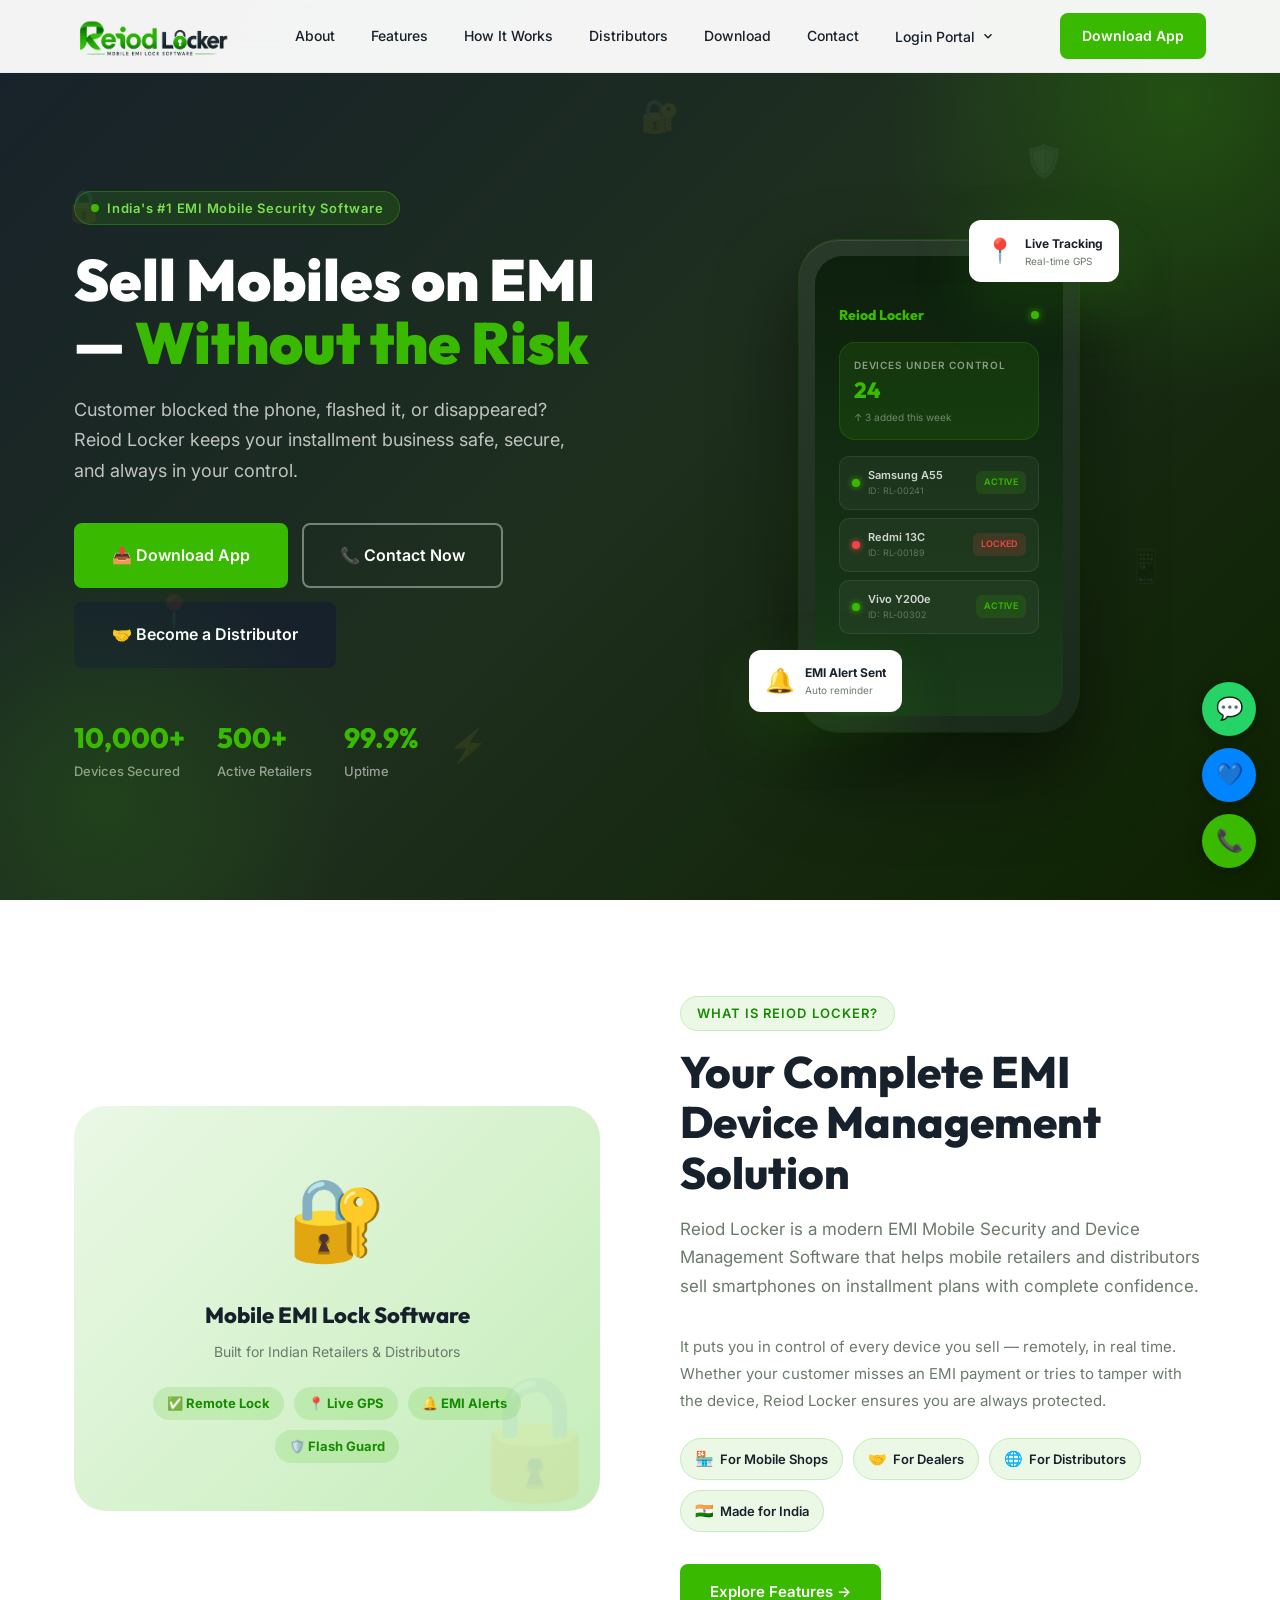
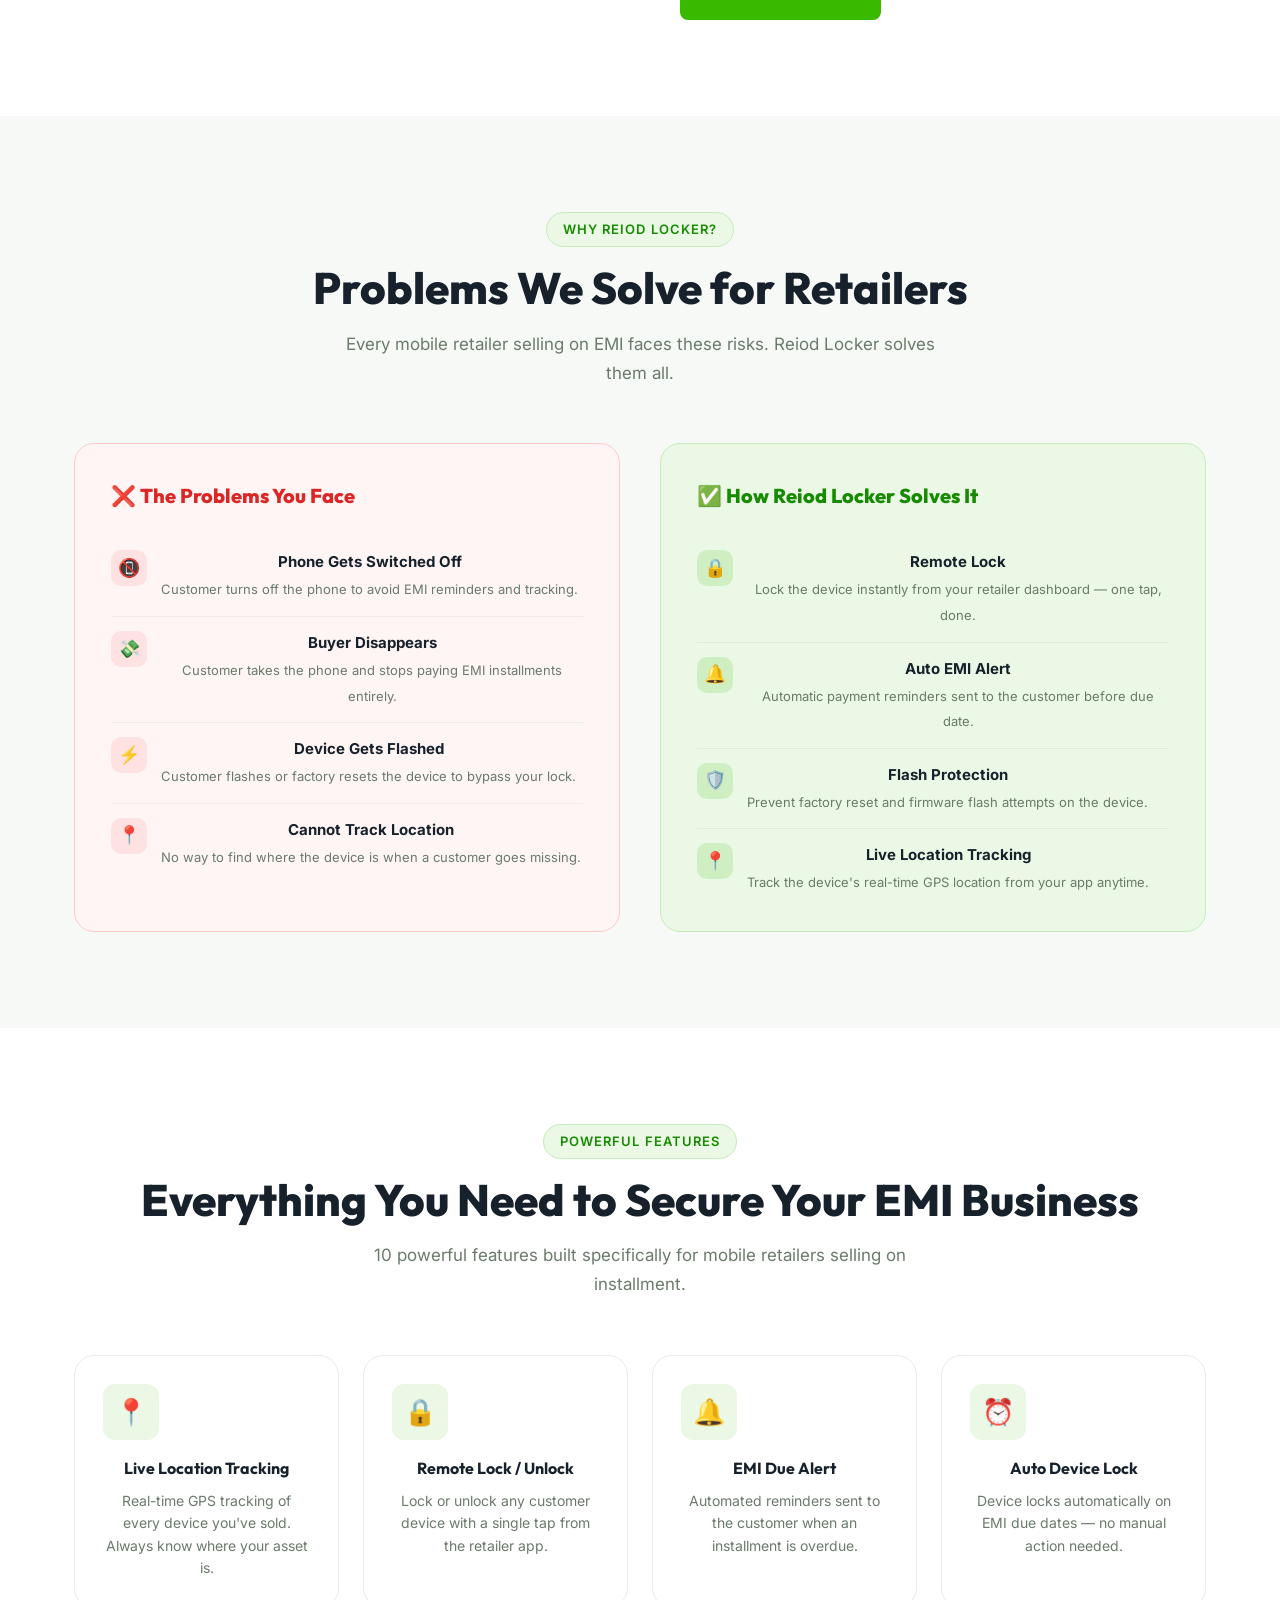
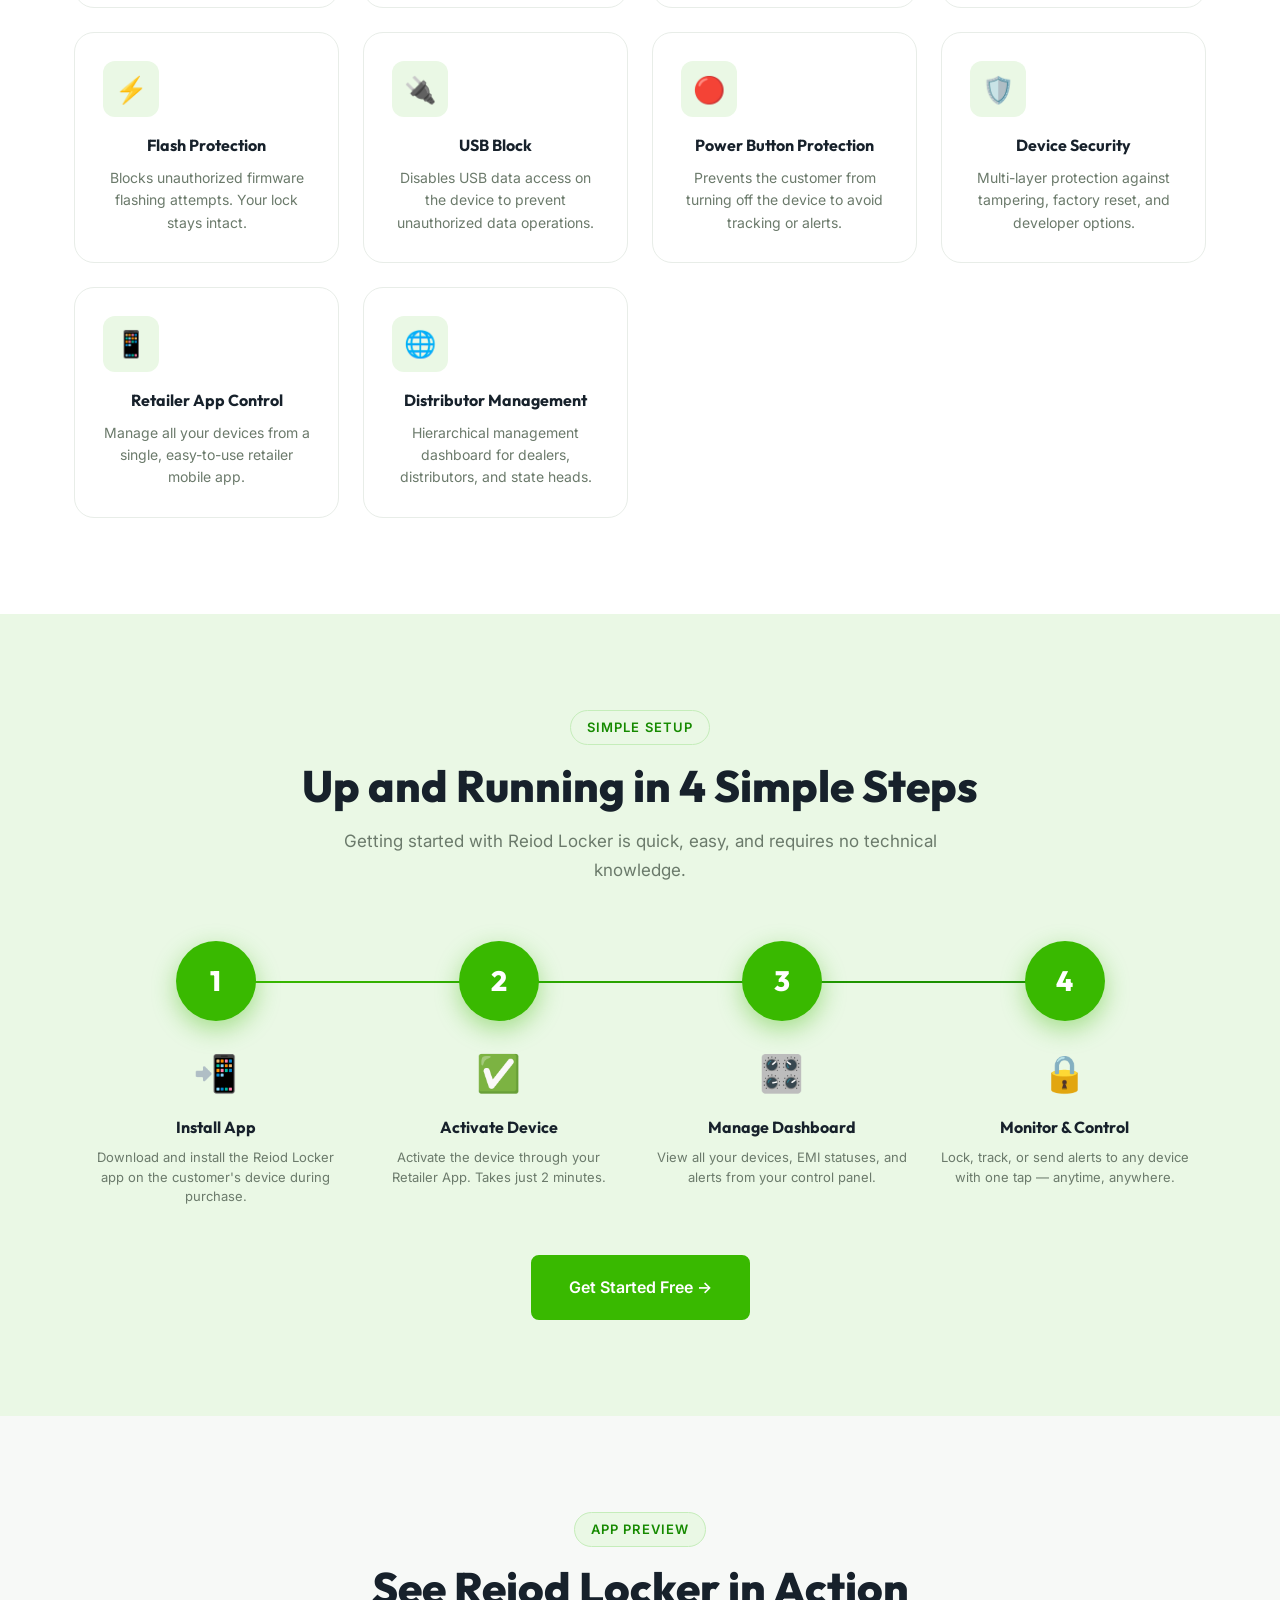
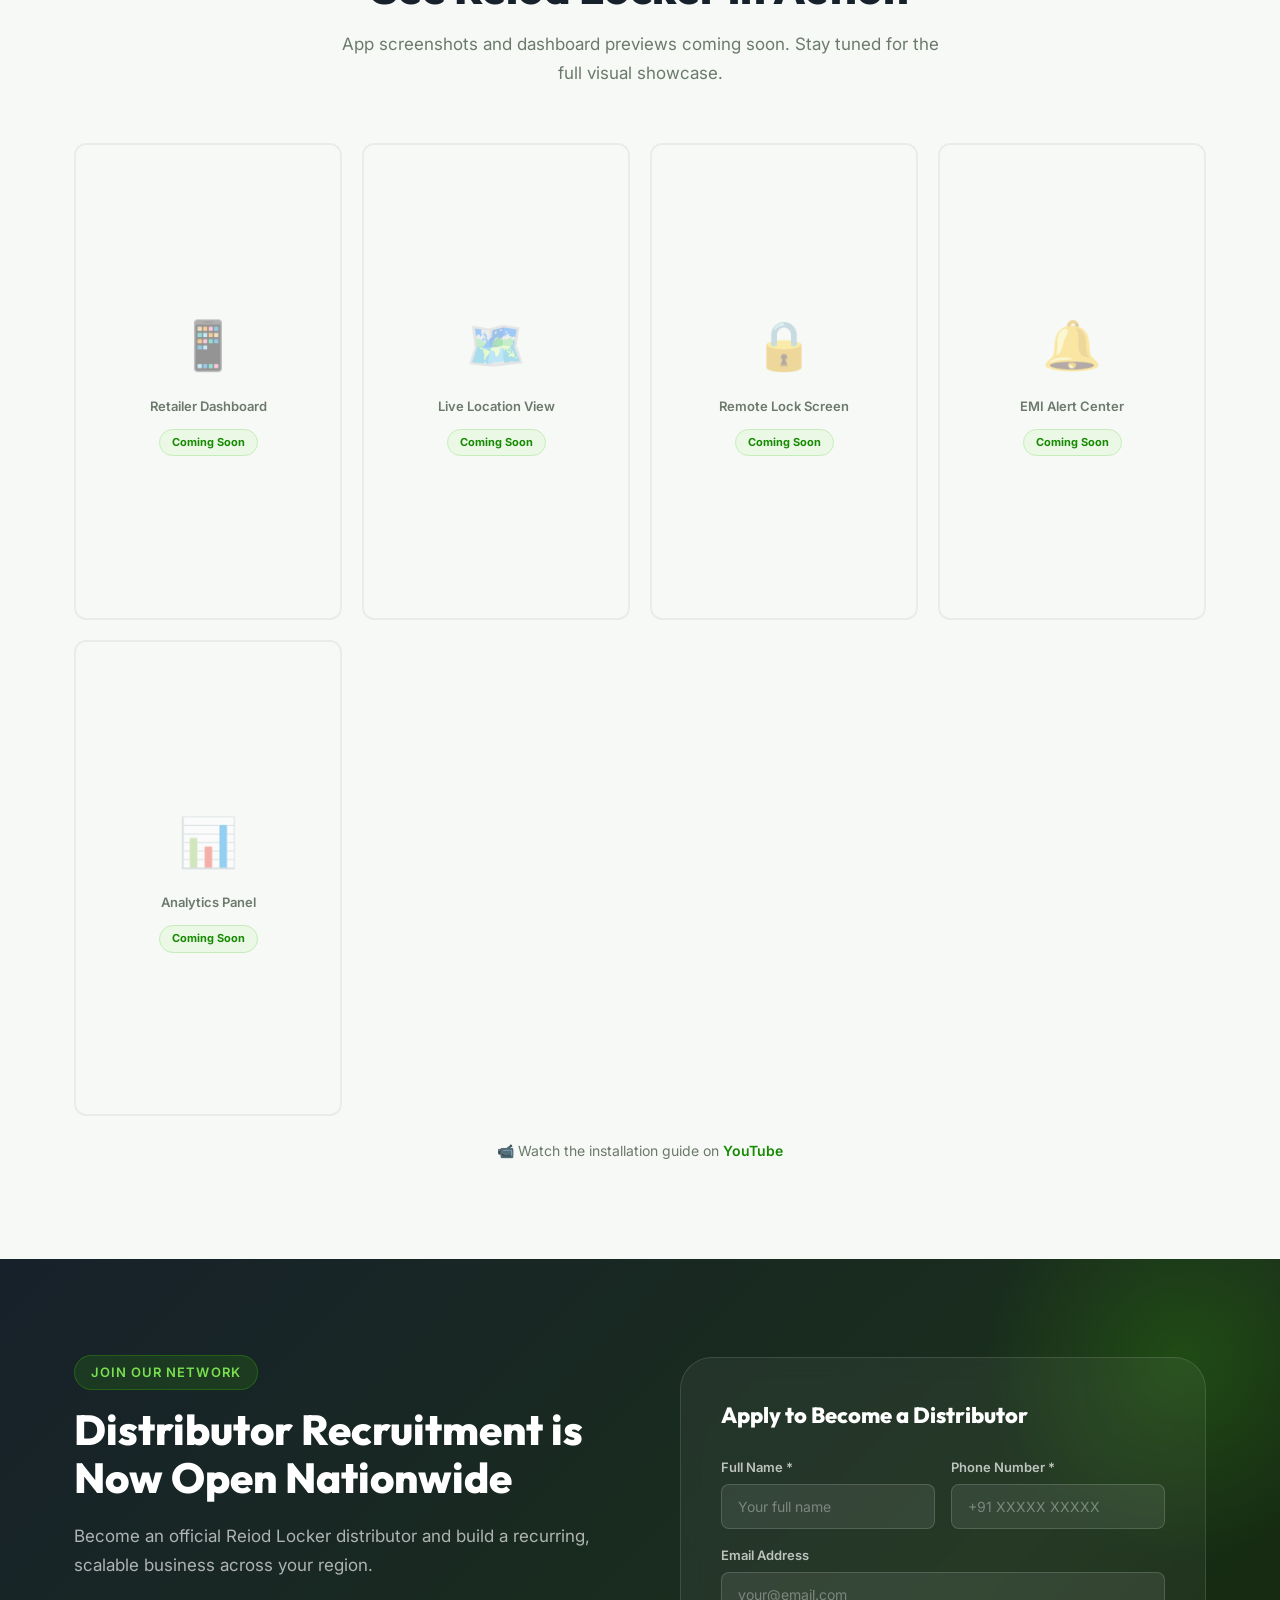
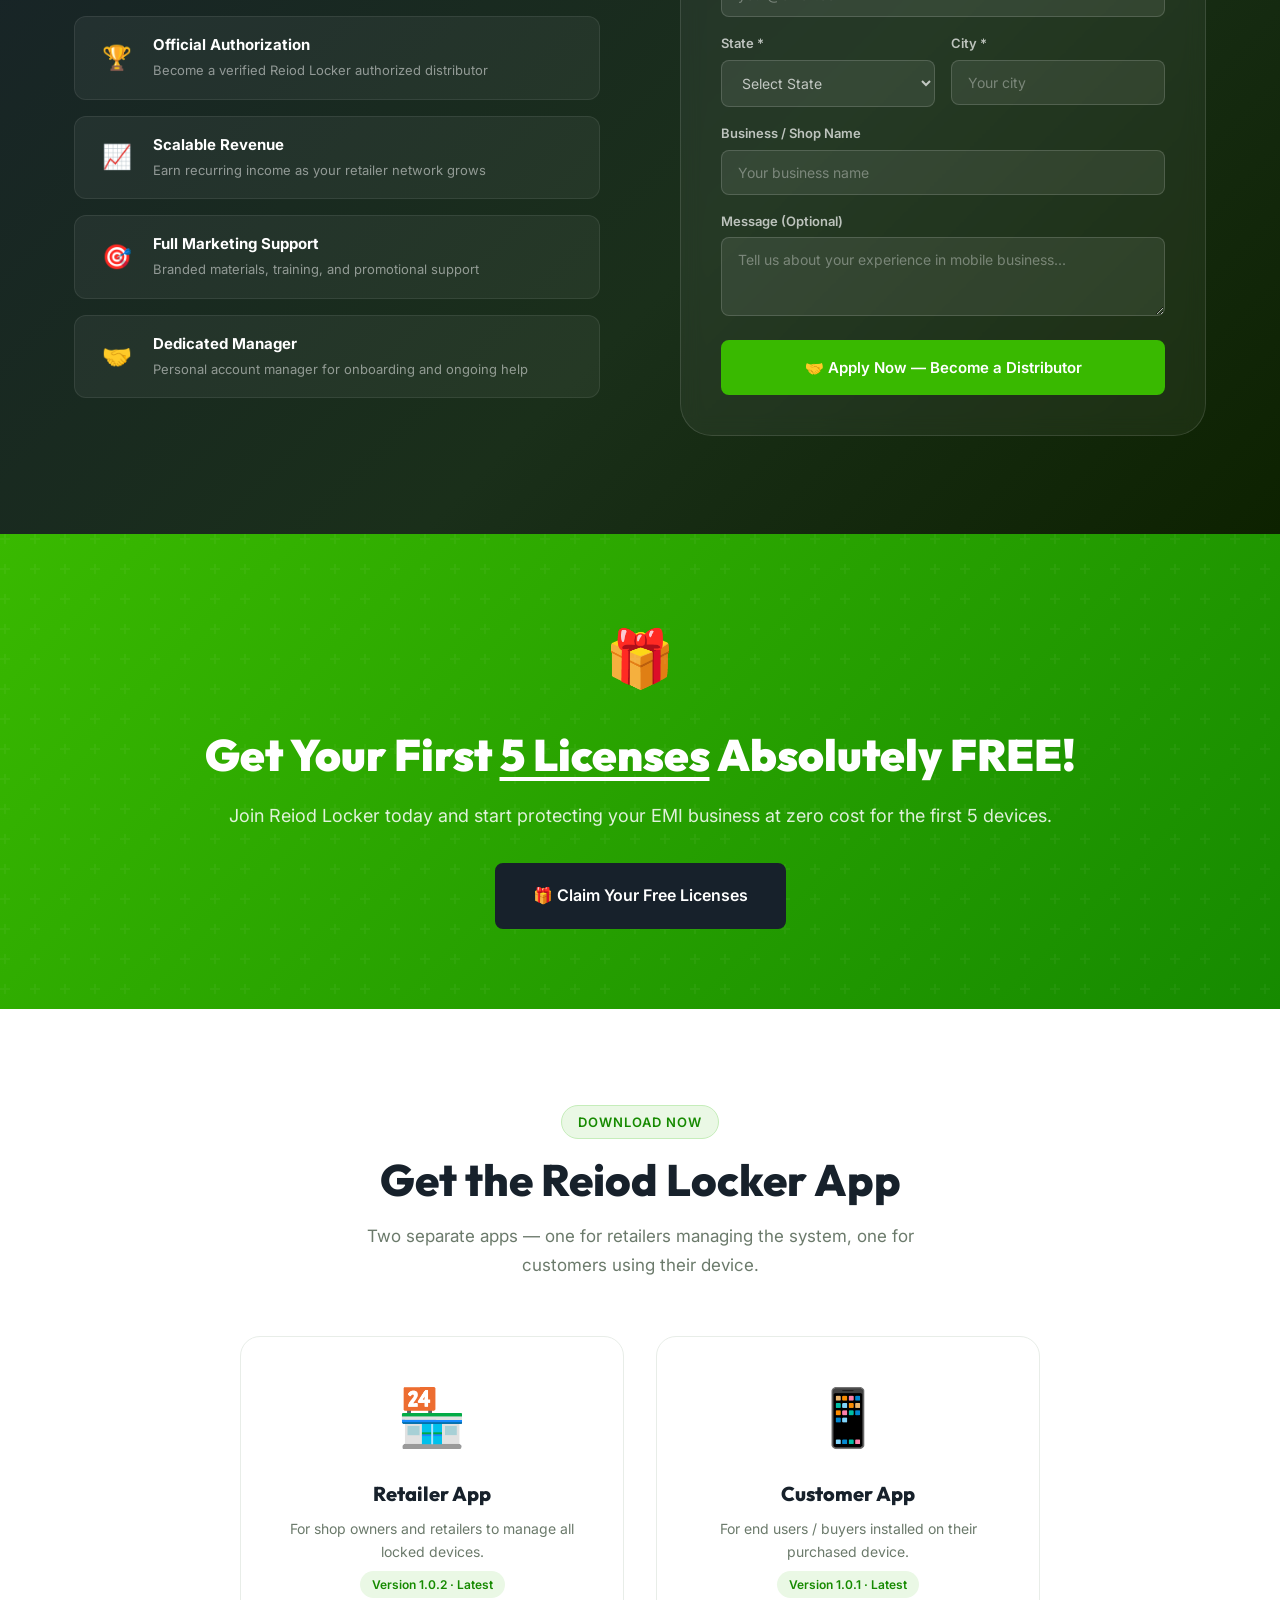
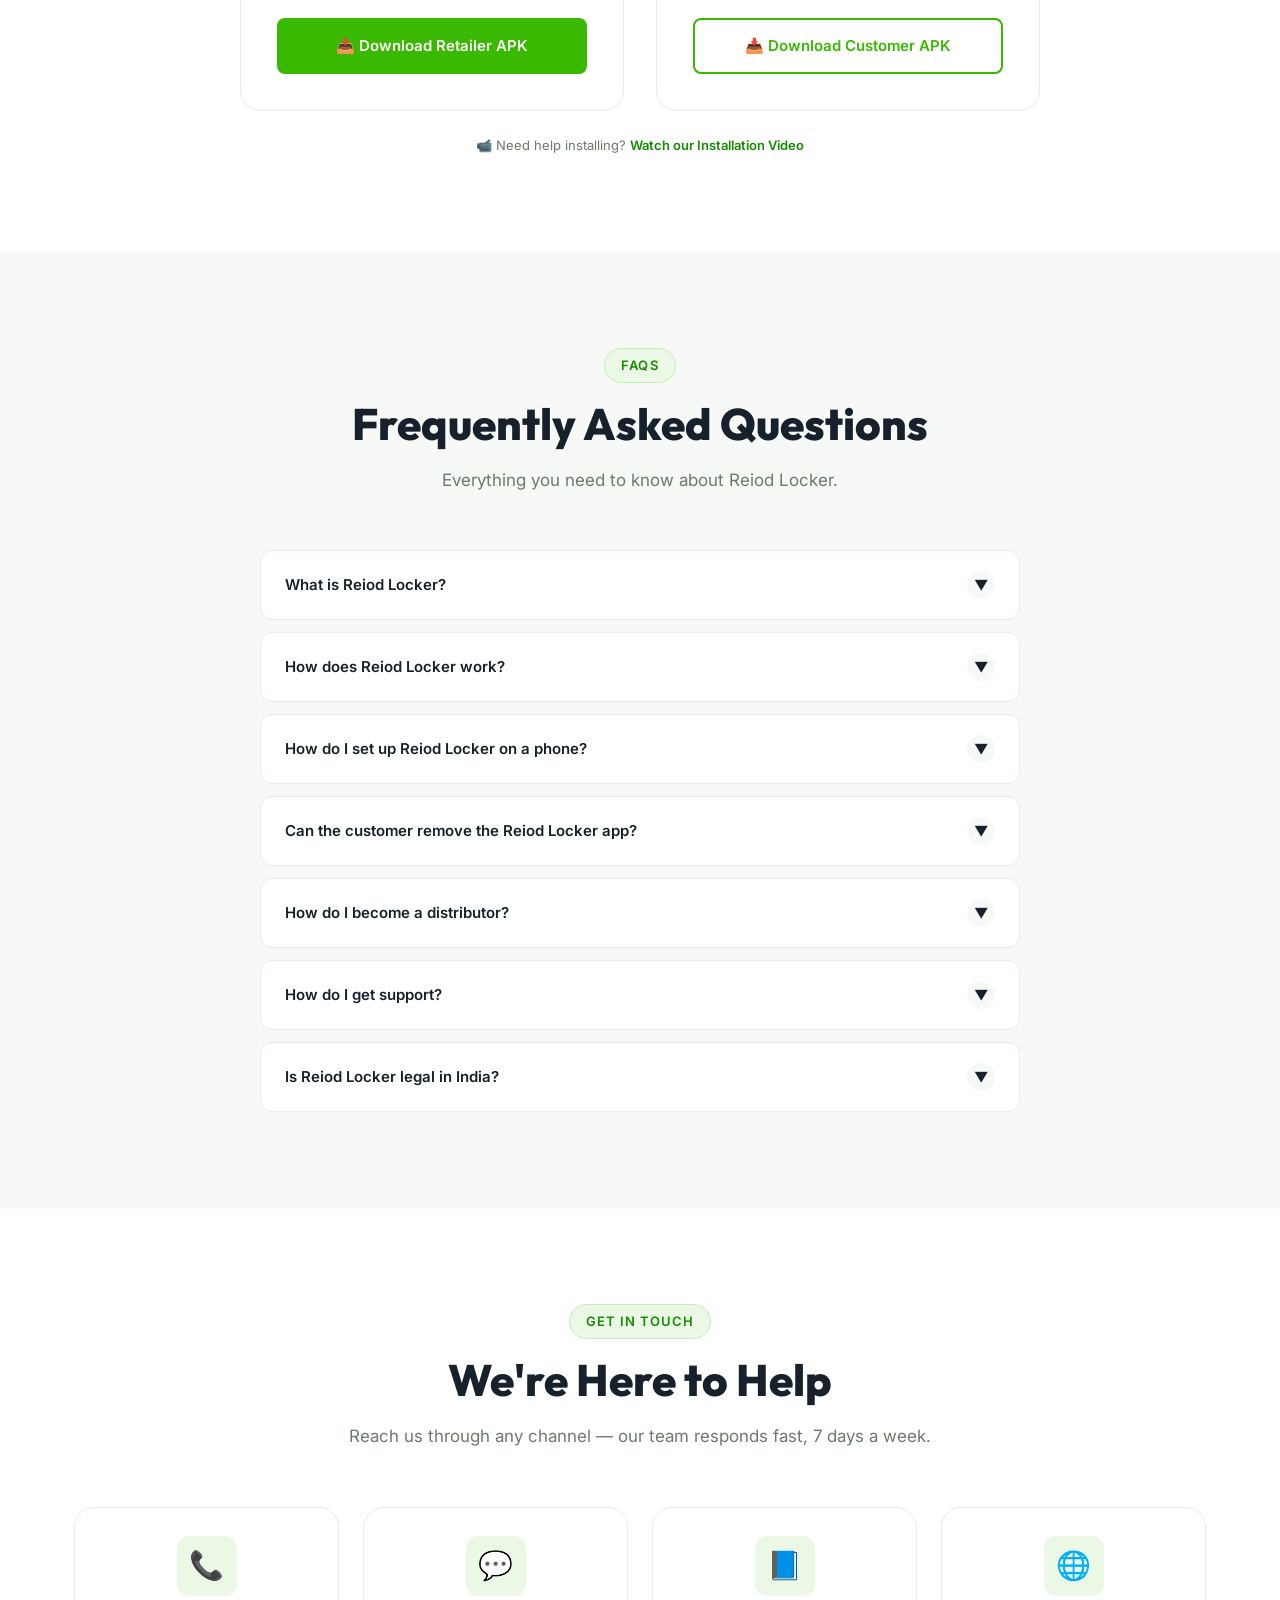
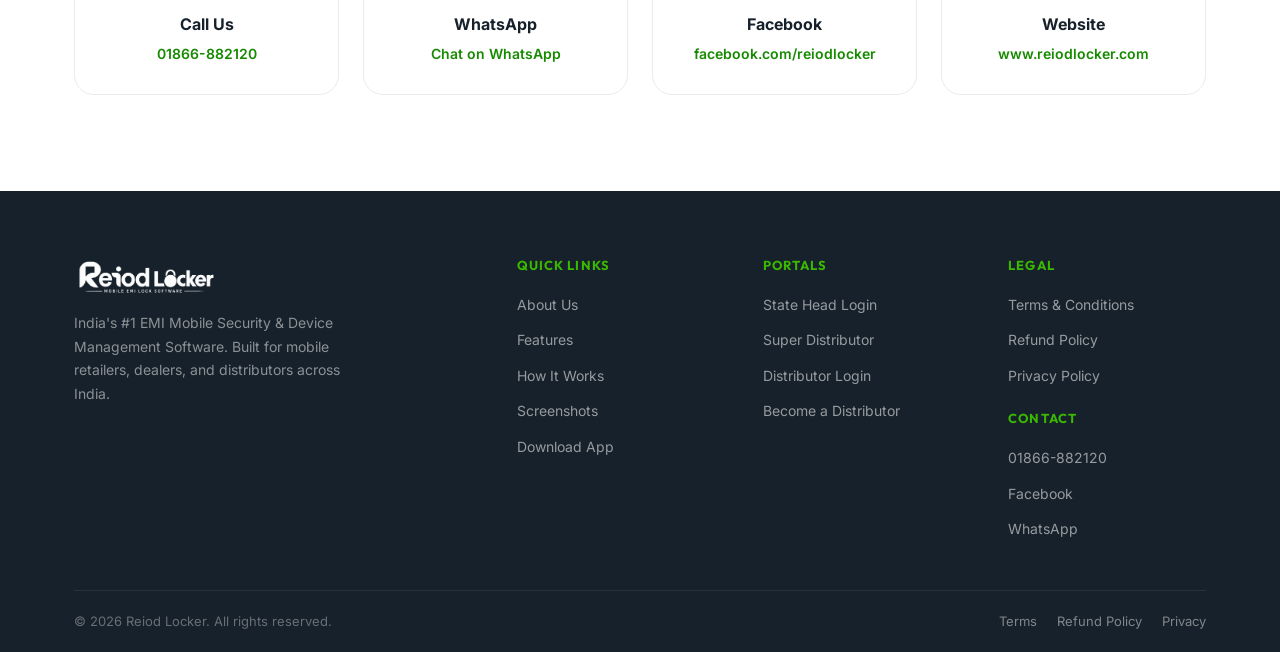
==== index.html @ 3d0278e3 "🚀 Initial commit — Reiod Locker website (index, terms, refund, privacy, robots.txt, CSS, JS)" ====
<!DOCTYPE html>
<html lang="en">
<head>
  <meta charset="UTF-8" />
  <meta name="viewport" content="width=device-width, initial-scale=1.0" />
  <title>Reiod Locker — Mobile EMI Lock Software | Secure Your Installment Business</title>
  <meta name="description" content="Reiod Locker is India's #1 EMI Mobile Security & Device Management Software for mobile retailers and distributors. Remote lock, live location, auto EMI alerts and more." />
  <meta name="keywords" content="EMI mobile lock software, mobile locker app, installment mobile security, device management, remote lock, reiod locker" />
  <meta name="author" content="Reiod Locker" />
  <meta property="og:title" content="Reiod Locker — Mobile EMI Lock Software" />
  <meta property="og:description" content="Sell mobiles on EMI without the risk. Reiod Locker keeps your installment business safe with remote lock, live tracking & auto alerts." />
  <meta property="og:url" content="https://www.reiodlocker.com" />
  <meta property="og:type" content="website" />
  <meta name="robots" content="index, follow" />
  <link rel="canonical" href="https://www.reiodlocker.com/" />
  <link rel="icon" type="image/png" href="assets/logo.png" />
  <link rel="stylesheet" href="css/style.css" />
</head>
<body>

<!-- ============================================================
     NAVBAR
     ============================================================ -->
<nav class="navbar" role="navigation" aria-label="Main navigation">
  <div class="container">
    <div class="navbar-inner">
      <a href="#" class="navbar-logo" aria-label="Reiod Locker Home">
        <img src="assets/logo.png" alt="Reiod Locker Logo" />
      </a>
      <ul class="navbar-nav" role="list">
        <li><a href="#about">About</a></li>
        <li><a href="#features">Features</a></li>
        <li><a href="#how-it-works">How It Works</a></li>
        <li><a href="#distributor">Distributors</a></li>
        <li><a href="#download">Download</a></li>
        <li><a href="#contact">Contact</a></li>
        <li>
          <div class="dropdown">
            <button class="dropdown-toggle" aria-haspopup="true" aria-expanded="false" id="login-btn">
              Login Portal
              <svg width="14" height="14" viewBox="0 0 24 24" fill="none" stroke="currentColor" stroke-width="2.5"><polyline points="6 9 12 15 18 9"/></svg>
            </button>
            <div class="dropdown-menu" role="menu" aria-labelledby="login-btn">
              <a href="https://app.reiodlocker.com/state-head/login" target="_blank" rel="noopener" role="menuitem">
                <span class="dm-icon">🏛️</span>
                <span>State Head Login</span>
              </a>
              <a href="https://app.reiodlocker.com/super-distributor/login" target="_blank" rel="noopener" role="menuitem">
                <span class="dm-icon">🌐</span>
                <span>Super Distributor</span>
              </a>
              <a href="https://app.reiodlocker.com/distributor/login" target="_blank" rel="noopener" role="menuitem">
                <span class="dm-icon">🤝</span>
                <span>Distributor Login</span>
              </a>
            </div>
          </div>
        </li>
      </ul>
      <div class="navbar-actions">
        <a href="#download" class="btn btn-primary btn-sm">Download App</a>
        <button class="hamburger" aria-label="Open menu" aria-expanded="false">
          <span></span><span></span><span></span>
        </button>
      </div>
    </div>
    <!-- Mobile Menu -->
    <nav class="mobile-menu" aria-label="Mobile navigation">
      <a href="#about">About</a>
      <a href="#features">Features</a>
      <a href="#how-it-works">How It Works</a>
      <a href="#distributor">Distributors</a>
      <a href="#download">Download</a>
      <a href="#contact">Contact</a>
      <div class="mm-divider"></div>
      <div class="mm-label">Login Portals</div>
      <a href="https://app.reiodlocker.com/state-head/login" target="_blank">🏛️ State Head Login</a>
      <a href="https://app.reiodlocker.com/super-distributor/login" target="_blank">🌐 Super Distributor</a>
      <a href="https://app.reiodlocker.com/distributor/login" target="_blank">🤝 Distributor Login</a>
    </nav>
  </div>
</nav>

<!-- ============================================================
     HERO
     ============================================================ -->
<section class="hero" id="home" aria-label="Hero section">
  <div class="hero-bg-glow"></div>
  <div class="hero-floats" aria-hidden="true">
    <span class="float-icon">🔒</span>
    <span class="float-icon">📍</span>
    <span class="float-icon">🛡️</span>
    <span class="float-icon">📱</span>
    <span class="float-icon">🔐</span>
    <span class="float-icon">⚡</span>
  </div>
  <div class="container">
    <div class="hero-inner">
      <!-- Text -->
      <div class="hero-text">
        <div class="hero-badge">
          <span></span> India's #1 EMI Mobile Security Software
        </div>
        <h1 class="hero-title">
          Sell Mobiles on EMI —
          <span class="highlight">Without the Risk</span>
        </h1>
        <p class="hero-sub">
          Customer blocked the phone, flashed it, or disappeared? Reiod Locker keeps your installment business safe, secure, and always in your control.
        </p>
        <div class="hero-cta">
          <a href="#download" class="btn btn-primary btn-lg" id="hero-download-btn">
            📥 Download App
          </a>
          <a href="#contact" class="btn btn-outline btn-lg" style="color:#fff;border-color:rgba(255,255,255,0.4);" id="hero-contact-btn">
            📞 Contact Now
          </a>
          <a href="#distributor" class="btn btn-dark btn-lg" id="hero-dist-btn">
            🤝 Become a Distributor
          </a>
        </div>
        <div class="hero-stats">
          <div class="stat-item">
            <div class="stat-number">10,000+</div>
            <div class="stat-label">Devices Secured</div>
          </div>
          <div class="stat-item">
            <div class="stat-number">500+</div>
            <div class="stat-label">Active Retailers</div>
          </div>
          <div class="stat-item">
            <div class="stat-number">99.9%</div>
            <div class="stat-label">Uptime</div>
          </div>
        </div>
      </div>
      <!-- Phone Mockup -->
      <div class="hero-visual" aria-hidden="true">
        <div class="phone-mockup-wrap">
          <div class="mockup-glow"></div>
          <div class="phone-mockup">
            <div class="phone-screen">
              <div class="ps-header">
                <div class="ps-logo">Reiod Locker</div>
                <div class="ps-status"></div>
              </div>
              <div class="ps-card">
                <div class="ps-card-label">Devices Under Control</div>
                <div class="ps-card-value">24</div>
                <div class="ps-card-sub">↑ 3 added this week</div>
              </div>
              <div class="ps-devices">
                <div class="ps-device">
                  <div class="ps-device-info">
                    <div class="ps-device-dot active"></div>
                    <div>
                      <div class="ps-device-name">Samsung A55</div>
                      <div class="ps-device-id">ID: RL-00241</div>
                    </div>
                  </div>
                  <div class="ps-lock-btn">ACTIVE</div>
                </div>
                <div class="ps-device">
                  <div class="ps-device-info">
                    <div class="ps-device-dot locked"></div>
                    <div>
                      <div class="ps-device-name">Redmi 13C</div>
                      <div class="ps-device-id">ID: RL-00189</div>
                    </div>
                  </div>
                  <div class="ps-lock-btn" style="color:#ef4444;background:rgba(239,68,68,0.15);">LOCKED</div>
                </div>
                <div class="ps-device">
                  <div class="ps-device-info">
                    <div class="ps-device-dot active"></div>
                    <div>
                      <div class="ps-device-name">Vivo Y200e</div>
                      <div class="ps-device-id">ID: RL-00302</div>
                    </div>
                  </div>
                  <div class="ps-lock-btn">ACTIVE</div>
                </div>
              </div>
            </div>
          </div>
          <!-- Floating badges -->
          <div class="mockup-orbit">
            <div class="mockup-orbit-icon">📍</div>
            <div>
              <div class="mockup-orbit-text">Live Tracking</div>
              <div class="mockup-orbit-sub">Real-time GPS</div>
            </div>
          </div>
          <div class="mockup-orbit2">
            <div class="mockup-orbit-icon">🔔</div>
            <div>
              <div class="mockup-orbit-text">EMI Alert Sent</div>
              <div class="mockup-orbit-sub">Auto reminder</div>
            </div>
          </div>
        </div>
      </div>
    </div>
  </div>
</section>

<!-- ============================================================
     ABOUT
     ============================================================ -->
<section class="section" id="about" aria-labelledby="about-title">
  <div class="container">
    <div class="about-grid">
      <div class="about-visual reveal-left">
        <div class="about-big-icon">🔐</div>
        <div class="about-tagline">Mobile EMI Lock Software</div>
        <div class="about-tagline-sub">Built for Indian Retailers & Distributors</div>
        <div style="margin-top:24px;display:flex;flex-wrap:wrap;gap:10px;justify-content:center;">
          <span style="background:rgba(57,185,0,0.15);color:#168A00;font-size:13px;font-weight:700;padding:6px 14px;border-radius:100px;">✅ Remote Lock</span>
          <span style="background:rgba(57,185,0,0.15);color:#168A00;font-size:13px;font-weight:700;padding:6px 14px;border-radius:100px;">📍 Live GPS</span>
          <span style="background:rgba(57,185,0,0.15);color:#168A00;font-size:13px;font-weight:700;padding:6px 14px;border-radius:100px;">🔔 EMI Alerts</span>
          <span style="background:rgba(57,185,0,0.15);color:#168A00;font-size:13px;font-weight:700;padding:6px 14px;border-radius:100px;">🛡️ Flash Guard</span>
        </div>
      </div>
      <div class="about-content reveal-right">
        <span class="badge">What is Reiod Locker?</span>
        <h2 class="section-title" id="about-title">Your Complete EMI Device Management Solution</h2>
        <p class="section-sub" style="margin-left:0;text-align:left;">
          Reiod Locker is a modern EMI Mobile Security and Device Management Software that helps mobile retailers and distributors sell smartphones on installment plans with complete confidence.
        </p>
        <p style="color:var(--gray-500);font-size:15px;line-height:1.8;margin-bottom:24px;">
          It puts you in control of every device you sell — remotely, in real time. Whether your customer misses an EMI payment or tries to tamper with the device, Reiod Locker ensures you are always protected.
        </p>
        <div class="about-pills">
          <div class="about-pill"><span>🏪</span> For Mobile Shops</div>
          <div class="about-pill"><span>🤝</span> For Dealers</div>
          <div class="about-pill"><span>🌐</span> For Distributors</div>
          <div class="about-pill"><span>🇮🇳</span> Made for India</div>
        </div>
        <div style="margin-top:32px;">
          <a href="#features" class="btn btn-primary" id="about-features-btn">Explore Features →</a>
        </div>
      </div>
    </div>
  </div>
</section>

<!-- ============================================================
     PROBLEM & SOLUTION
     ============================================================ -->
<section class="section section-alt" id="problem-solution" aria-labelledby="ps-title">
  <div class="container text-center">
    <span class="badge">Why Reiod Locker?</span>
    <h2 class="section-title" id="ps-title">Problems We Solve for Retailers</h2>
    <p class="section-sub">Every mobile retailer selling on EMI faces these risks. Reiod Locker solves them all.</p>
    <div class="ps-grid reveal">
      <!-- Problems -->
      <div class="ps-panel problems">
        <div class="ps-panel-title">❌ The Problems You Face</div>
        <div class="ps-item">
          <div class="ps-item-icon">📵</div>
          <div class="ps-item-text">
            <strong>Phone Gets Switched Off</strong>
            <span>Customer turns off the phone to avoid EMI reminders and tracking.</span>
          </div>
        </div>
        <div class="ps-item">
          <div class="ps-item-icon">💸</div>
          <div class="ps-item-text">
            <strong>Buyer Disappears</strong>
            <span>Customer takes the phone and stops paying EMI installments entirely.</span>
          </div>
        </div>
        <div class="ps-item">
          <div class="ps-item-icon">⚡</div>
          <div class="ps-item-text">
            <strong>Device Gets Flashed</strong>
            <span>Customer flashes or factory resets the device to bypass your lock.</span>
          </div>
        </div>
        <div class="ps-item">
          <div class="ps-item-icon">📍</div>
          <div class="ps-item-text">
            <strong>Cannot Track Location</strong>
            <span>No way to find where the device is when a customer goes missing.</span>
          </div>
        </div>
      </div>
      <!-- Solutions -->
      <div class="ps-panel solutions">
        <div class="ps-panel-title">✅ How Reiod Locker Solves It</div>
        <div class="ps-item">
          <div class="ps-item-icon">🔒</div>
          <div class="ps-item-text">
            <strong>Remote Lock</strong>
            <span>Lock the device instantly from your retailer dashboard — one tap, done.</span>
          </div>
        </div>
        <div class="ps-item">
          <div class="ps-item-icon">🔔</div>
          <div class="ps-item-text">
            <strong>Auto EMI Alert</strong>
            <span>Automatic payment reminders sent to the customer before due date.</span>
          </div>
        </div>
        <div class="ps-item">
          <div class="ps-item-icon">🛡️</div>
          <div class="ps-item-text">
            <strong>Flash Protection</strong>
            <span>Prevent factory reset and firmware flash attempts on the device.</span>
          </div>
        </div>
        <div class="ps-item">
          <div class="ps-item-icon">📍</div>
          <div class="ps-item-text">
            <strong>Live Location Tracking</strong>
            <span>Track the device's real-time GPS location from your app anytime.</span>
          </div>
        </div>
      </div>
    </div>
  </div>
</section>

<!-- ============================================================
     FEATURES
     ============================================================ -->
<section class="section" id="features" aria-labelledby="features-title">
  <div class="container text-center">
    <span class="badge">Powerful Features</span>
    <h2 class="section-title" id="features-title">Everything You Need to Secure Your EMI Business</h2>
    <p class="section-sub">10 powerful features built specifically for mobile retailers selling on installment.</p>
    <div class="features-grid stagger-parent">
      <div class="feature-card stagger-child reveal">
        <div class="fc-icon">📍</div>
        <div class="fc-title">Live Location Tracking</div>
        <div class="fc-desc">Real-time GPS tracking of every device you've sold. Always know where your asset is.</div>
      </div>
      <div class="feature-card stagger-child reveal">
        <div class="fc-icon">🔒</div>
        <div class="fc-title">Remote Lock / Unlock</div>
        <div class="fc-desc">Lock or unlock any customer device with a single tap from the retailer app.</div>
      </div>
      <div class="feature-card stagger-child reveal">
        <div class="fc-icon">🔔</div>
        <div class="fc-title">EMI Due Alert</div>
        <div class="fc-desc">Automated reminders sent to the customer when an installment is overdue.</div>
      </div>
      <div class="feature-card stagger-child reveal">
        <div class="fc-icon">⏰</div>
        <div class="fc-title">Auto Device Lock</div>
        <div class="fc-desc">Device locks automatically on EMI due dates — no manual action needed.</div>
      </div>
      <div class="feature-card stagger-child reveal">
        <div class="fc-icon">⚡</div>
        <div class="fc-title">Flash Protection</div>
        <div class="fc-desc">Blocks unauthorized firmware flashing attempts. Your lock stays intact.</div>
      </div>
      <div class="feature-card stagger-child reveal">
        <div class="fc-icon">🔌</div>
        <div class="fc-title">USB Block</div>
        <div class="fc-desc">Disables USB data access on the device to prevent unauthorized data operations.</div>
      </div>
      <div class="feature-card stagger-child reveal">
        <div class="fc-icon">🔴</div>
        <div class="fc-title">Power Button Protection</div>
        <div class="fc-desc">Prevents the customer from turning off the device to avoid tracking or alerts.</div>
      </div>
      <div class="feature-card stagger-child reveal">
        <div class="fc-icon">🛡️</div>
        <div class="fc-title">Device Security</div>
        <div class="fc-desc">Multi-layer protection against tampering, factory reset, and developer options.</div>
      </div>
      <div class="feature-card stagger-child reveal">
        <div class="fc-icon">📱</div>
        <div class="fc-title">Retailer App Control</div>
        <div class="fc-desc">Manage all your devices from a single, easy-to-use retailer mobile app.</div>
      </div>
      <div class="feature-card stagger-child reveal">
        <div class="fc-icon">🌐</div>
        <div class="fc-title">Distributor Management</div>
        <div class="fc-desc">Hierarchical management dashboard for dealers, distributors, and state heads.</div>
      </div>
    </div>
  </div>
</section>

<!-- ============================================================
     HOW IT WORKS
     ============================================================ -->
<section class="section section-green" id="how-it-works" aria-labelledby="hiw-title">
  <div class="container text-center">
    <span class="badge">Simple Setup</span>
    <h2 class="section-title" id="hiw-title">Up and Running in 4 Simple Steps</h2>
    <p class="section-sub">Getting started with Reiod Locker is quick, easy, and requires no technical knowledge.</p>
    <div class="steps-wrap reveal">
      <div class="step-item">
        <div class="step-num">1</div>
        <div class="step-icon">📲</div>
        <div class="step-title">Install App</div>
        <div class="step-desc">Download and install the Reiod Locker app on the customer's device during purchase.</div>
      </div>
      <div class="step-item">
        <div class="step-num">2</div>
        <div class="step-icon">✅</div>
        <div class="step-title">Activate Device</div>
        <div class="step-desc">Activate the device through your Retailer App. Takes just 2 minutes.</div>
      </div>
      <div class="step-item">
        <div class="step-num">3</div>
        <div class="step-icon">🎛️</div>
        <div class="step-title">Manage Dashboard</div>
        <div class="step-desc">View all your devices, EMI statuses, and alerts from your control panel.</div>
      </div>
      <div class="step-item">
        <div class="step-num">4</div>
        <div class="step-icon">🔒</div>
        <div class="step-title">Monitor & Control</div>
        <div class="step-desc">Lock, track, or send alerts to any device with one tap — anytime, anywhere.</div>
      </div>
    </div>
    <div style="margin-top:48px;">
      <a href="#download" class="btn btn-primary btn-lg" id="hiw-download-btn">Get Started Free →</a>
    </div>
  </div>
</section>

<!-- ============================================================
     SCREENSHOTS GALLERY
     ============================================================ -->
<section class="section section-alt" id="screenshots" aria-labelledby="gallery-title">
  <div class="container text-center">
    <span class="badge">App Preview</span>
    <h2 class="section-title" id="gallery-title">See Reiod Locker in Action</h2>
    <p class="section-sub">App screenshots and dashboard previews coming soon. Stay tuned for the full visual showcase.</p>
    <div class="gallery-grid reveal">
      <div class="gallery-item">
        <div class="gallery-placeholder-icon">📱</div>
        <div class="gallery-placeholder-text">Retailer Dashboard</div>
        <span class="gallery-coming">Coming Soon</span>
      </div>
      <div class="gallery-item">
        <div class="gallery-placeholder-icon">🗺️</div>
        <div class="gallery-placeholder-text">Live Location View</div>
        <span class="gallery-coming">Coming Soon</span>
      </div>
      <div class="gallery-item">
        <div class="gallery-placeholder-icon">🔒</div>
        <div class="gallery-placeholder-text">Remote Lock Screen</div>
        <span class="gallery-coming">Coming Soon</span>
      </div>
      <div class="gallery-item">
        <div class="gallery-placeholder-icon">🔔</div>
        <div class="gallery-placeholder-text">EMI Alert Center</div>
        <span class="gallery-coming">Coming Soon</span>
      </div>
      <div class="gallery-item">
        <div class="gallery-placeholder-icon">📊</div>
        <div class="gallery-placeholder-text">Analytics Panel</div>
        <span class="gallery-coming">Coming Soon</span>
      </div>
    </div>
    <p style="margin-top:24px;font-size:14px;color:var(--gray-500);">
      📹 Watch the installation guide on
      <a href="#" style="color:var(--primary-dark);font-weight:600;">YouTube</a>
    </p>
  </div>
  <div class="lightbox" role="dialog" aria-label="Image lightbox">
    <span class="lightbox-close" aria-label="Close">×</span>
    <img class="lightbox-img" src="" alt="App screenshot" />
  </div>
</section>

<!-- ============================================================
     DISTRIBUTOR PROGRAM
     ============================================================ -->
<section class="section dist-section" id="distributor" aria-labelledby="dist-title">
  <div class="container">
    <div class="dist-grid">
      <!-- Left -->
      <div class="reveal-left">
        <span class="badge" style="background:rgba(57,185,0,0.15);color:#7ae050;border-color:rgba(57,185,0,0.3);">Join Our Network</span>
        <h2 class="dist-title" id="dist-title">Distributor Recruitment is Now Open Nationwide</h2>
        <p class="dist-sub">Become an official Reiod Locker distributor and build a recurring, scalable business across your region.</p>
        <div class="dist-benefits">
          <div class="dist-benefit">
            <div class="dist-benefit-icon">🏆</div>
            <div class="dist-benefit-text">
              <strong>Official Authorization</strong>
              <span>Become a verified Reiod Locker authorized distributor</span>
            </div>
          </div>
          <div class="dist-benefit">
            <div class="dist-benefit-icon">📈</div>
            <div class="dist-benefit-text">
              <strong>Scalable Revenue</strong>
              <span>Earn recurring income as your retailer network grows</span>
            </div>
          </div>
          <div class="dist-benefit">
            <div class="dist-benefit-icon">🎯</div>
            <div class="dist-benefit-text">
              <strong>Full Marketing Support</strong>
              <span>Branded materials, training, and promotional support</span>
            </div>
          </div>
          <div class="dist-benefit">
            <div class="dist-benefit-icon">🤝</div>
            <div class="dist-benefit-text">
              <strong>Dedicated Manager</strong>
              <span>Personal account manager for onboarding and ongoing help</span>
            </div>
          </div>
        </div>
      </div>
      <!-- Right: Apply Form -->
      <div class="reveal-right">
        <div class="dist-form-wrap">
          <div class="dist-form-title">Apply to Become a Distributor</div>
          <form id="dist-form" novalidate>
            <div class="form-row">
              <div class="form-group">
                <label for="dist-name">Full Name *</label>
                <input type="text" id="dist-name" name="name" placeholder="Your full name" required />
              </div>
              <div class="form-group">
                <label for="dist-phone">Phone Number *</label>
                <input type="tel" id="dist-phone" name="phone" placeholder="+91 XXXXX XXXXX" required />
              </div>
            </div>
            <div class="form-group">
              <label for="dist-email">Email Address</label>
              <input type="email" id="dist-email" name="email" placeholder="your@email.com" />
            </div>
            <div class="form-row">
              <div class="form-group">
                <label for="dist-state">State *</label>
                <select id="dist-state" name="state" required>
                  <option value="">Select State</option>
                  <option>Andhra Pradesh</option><option>Assam</option><option>Bihar</option>
                  <option>Chhattisgarh</option><option>Delhi</option><option>Gujarat</option>
                  <option>Haryana</option><option>Himachal Pradesh</option><option>Jharkhand</option>
                  <option>Karnataka</option><option>Kerala</option><option>Madhya Pradesh</option>
                  <option>Maharashtra</option><option>Odisha</option><option>Punjab</option>
                  <option>Rajasthan</option><option>Tamil Nadu</option><option>Telangana</option>
                  <option>Uttar Pradesh</option><option>Uttarakhand</option><option>West Bengal</option>
                  <option>Other</option>
                </select>
              </div>
              <div class="form-group">
                <label for="dist-city">City *</label>
                <input type="text" id="dist-city" name="city" placeholder="Your city" required />
              </div>
            </div>
            <div class="form-group">
              <label for="dist-business">Business / Shop Name</label>
              <input type="text" id="dist-business" name="business" placeholder="Your business name" />
            </div>
            <div class="form-group">
              <label for="dist-message">Message (Optional)</label>
              <textarea id="dist-message" name="message" rows="3" placeholder="Tell us about your experience in mobile business..."></textarea>
            </div>
            <button type="submit" class="btn btn-primary" style="width:100%;justify-content:center;padding:16px;" id="dist-submit-btn">
              🤝 Apply Now — Become a Distributor
            </button>
          </form>
        </div>
      </div>
    </div>
  </div>
</section>

<!-- ============================================================
     WELCOME OFFER
     ============================================================ -->
<section class="offer-section" id="offer" aria-labelledby="offer-title">
  <div class="container">
    <span class="offer-emoji" aria-hidden="true">🎁</span>
    <h2 class="offer-title" id="offer-title">
      Get Your First <span style="text-decoration:underline;text-underline-offset:6px;">5 Licenses</span> Absolutely FREE!
    </h2>
    <p class="offer-sub">Join Reiod Locker today and start protecting your EMI business at zero cost for the first 5 devices.</p>
    <a href="https://wa.me/911866882120?text=Hi%2C%20I%20want%20to%20claim%20my%205%20free%20licenses%20for%20Reiod%20Locker" target="_blank" rel="noopener" class="btn btn-dark btn-lg" id="offer-claim-btn">
      🎁 Claim Your Free Licenses
    </a>
  </div>
</section>

<!-- ============================================================
     DOWNLOAD
     ============================================================ -->
<section class="section" id="download" aria-labelledby="download-title">
  <div class="container text-center">
    <span class="badge">Download Now</span>
    <h2 class="section-title" id="download-title">Get the Reiod Locker App</h2>
    <p class="section-sub">Two separate apps — one for retailers managing the system, one for customers using their device.</p>
    <div class="download-grid reveal">
      <div class="download-card">
        <div class="dc-icon">🏪</div>
        <div class="dc-title">Retailer App</div>
        <div class="dc-desc">For shop owners and retailers to manage all locked devices.</div>
        <div class="dc-version">Version 1.0.2 · Latest</div>
        <a href="https://download.reiodlocker.com/others/1.0.1/retailer.apk" class="btn btn-primary" style="width:100%;justify-content:center;" id="retailer-download-btn">
          📥 Download Retailer APK
        </a>
      </div>
      <div class="download-card">
        <div class="dc-icon">📱</div>
        <div class="dc-title">Customer App</div>
        <div class="dc-desc">For end users / buyers installed on their purchased device.</div>
        <div class="dc-version">Version 1.0.1 · Latest</div>
        <a href="https://download.reiodlocker.com/others/1.0.1/customer.apk" class="btn btn-outline" style="width:100%;justify-content:center;" id="customer-download-btn">
          📥 Download Customer APK
        </a>
      </div>
    </div>
    <p style="margin-top:24px;font-size:13px;color:var(--gray-500);">
      📹 Need help installing?
      <a href="#" style="color:var(--primary-dark);font-weight:600;">Watch our Installation Video</a>
    </p>
  </div>
</section>

<!-- ============================================================
     FAQ
     ============================================================ -->
<section class="section section-alt" id="faq" aria-labelledby="faq-title">
  <div class="container text-center">
    <span class="badge">FAQs</span>
    <h2 class="section-title" id="faq-title">Frequently Asked Questions</h2>
    <p class="section-sub">Everything you need to know about Reiod Locker.</p>
    <div class="faq-list" role="list">
      <div class="faq-item">
        <div class="faq-question" role="button" tabindex="0" aria-expanded="false">
          What is Reiod Locker?
          <span class="faq-arrow">▼</span>
        </div>
        <div class="faq-answer" role="region">
          <p>Reiod Locker is an EMI Mobile Security and Device Management Software designed for mobile retailers and distributors in India. It allows you to remotely lock, track, and manage devices sold on installment plans.</p>
        </div>
      </div>
      <div class="faq-item">
        <div class="faq-question" role="button" tabindex="0" aria-expanded="false">
          How does Reiod Locker work?
          <span class="faq-arrow">▼</span>
        </div>
        <div class="faq-answer" role="region">
          <p>You install the Customer App on the buyer's phone at the time of purchase, activate it via the Retailer App, and then manage all devices remotely through your dashboard. You can lock, track, or send EMI alerts anytime.</p>
        </div>
      </div>
      <div class="faq-item">
        <div class="faq-question" role="button" tabindex="0" aria-expanded="false">
          How do I set up Reiod Locker on a phone?
          <span class="faq-arrow">▼</span>
        </div>
        <div class="faq-answer" role="region">
          <p>Download the Customer APK from our website, install it on the customer's device during purchase, then activate it using your Retailer App. The whole process takes less than 5 minutes. Watch our installation video for step-by-step guidance.</p>
        </div>
      </div>
      <div class="faq-item">
        <div class="faq-question" role="button" tabindex="0" aria-expanded="false">
          Can the customer remove the Reiod Locker app?
          <span class="faq-arrow">▼</span>
        </div>
        <div class="faq-answer" role="region">
          <p>No. Reiod Locker is protected against uninstallation. It uses device admin permissions and flash protection to prevent removal. Even if the customer tries to factory reset the device, the system has safeguards in place.</p>
        </div>
      </div>
      <div class="faq-item">
        <div class="faq-question" role="button" tabindex="0" aria-expanded="false">
          How do I become a distributor?
          <span class="faq-arrow">▼</span>
        </div>
        <div class="faq-answer" role="region">
          <p>Fill out the application form in the Distributor section above. Our team will review your application and contact you within 24–48 hours to discuss onboarding. Distributor recruitment is open across all states in India.</p>
        </div>
      </div>
      <div class="faq-item">
        <div class="faq-question" role="button" tabindex="0" aria-expanded="false">
          How do I get support?
          <span class="faq-arrow">▼</span>
        </div>
        <div class="faq-answer" role="region">
          <p>You can reach us via WhatsApp, phone call, or Facebook Messenger. Our support team is available 7 days a week. Phone: 01866-882120. Facebook: facebook.com/reiodlocker.</p>
        </div>
      </div>
      <div class="faq-item">
        <div class="faq-question" role="button" tabindex="0" aria-expanded="false">
          Is Reiod Locker legal in India?
          <span class="faq-arrow">▼</span>
        </div>
        <div class="faq-answer" role="region">
          <p>Yes. Reiod Locker operates in compliance with Indian laws. The lock system is based on a signed agreement between the retailer and buyer at the time of purchase. Both parties are informed of the device management software before installation. See our Terms & Conditions for full details.</p>
        </div>
      </div>
    </div>
  </div>
</section>

<!-- ============================================================
     CONTACT
     ============================================================ -->
<section class="section" id="contact" aria-labelledby="contact-title">
  <div class="container text-center">
    <span class="badge">Get in Touch</span>
    <h2 class="section-title" id="contact-title">We're Here to Help</h2>
    <p class="section-sub">Reach us through any channel — our team responds fast, 7 days a week.</p>
    <div class="contact-grid reveal">
      <div class="contact-card">
        <div class="contact-card-icon">📞</div>
        <div class="contact-card-title">Call Us</div>
        <div class="contact-card-value">
          <a href="tel:01866882120">01866-882120</a>
        </div>
      </div>
      <div class="contact-card">
        <div class="contact-card-icon">💬</div>
        <div class="contact-card-title">WhatsApp</div>
        <div class="contact-card-value">
          <a href="https://wa.me/911866882120" target="_blank" rel="noopener">Chat on WhatsApp</a>
        </div>
      </div>
      <div class="contact-card">
        <div class="contact-card-icon">📘</div>
        <div class="contact-card-title">Facebook</div>
        <div class="contact-card-value">
          <a href="https://www.facebook.com/reiodlocker" target="_blank" rel="noopener">facebook.com/reiodlocker</a>
        </div>
      </div>
      <div class="contact-card">
        <div class="contact-card-icon">🌐</div>
        <div class="contact-card-title">Website</div>
        <div class="contact-card-value">
          <a href="https://www.reiodlocker.com" target="_blank" rel="noopener">www.reiodlocker.com</a>
        </div>
      </div>
    </div>
  </div>
</section>

<!-- ============================================================
     FOOTER
     ============================================================ -->
<footer role="contentinfo">
  <div class="container">
    <div class="footer-grid">
      <div class="footer-brand">
        <img src="assets/logo.png" alt="Reiod Locker" />
        <p>India's #1 EMI Mobile Security & Device Management Software. Built for mobile retailers, dealers, and distributors across India.</p>
      </div>
      <div class="footer-col">
        <div class="footer-col-title">Quick Links</div>
        <ul>
          <li><a href="#about">About Us</a></li>
          <li><a href="#features">Features</a></li>
          <li><a href="#how-it-works">How It Works</a></li>
          <li><a href="#screenshots">Screenshots</a></li>
          <li><a href="#download">Download App</a></li>
        </ul>
      </div>
      <div class="footer-col">
        <div class="footer-col-title">Portals</div>
        <ul>
          <li><a href="https://app.reiodlocker.com/state-head/login" target="_blank">State Head Login</a></li>
          <li><a href="https://app.reiodlocker.com/super-distributor/login" target="_blank">Super Distributor</a></li>
          <li><a href="https://app.reiodlocker.com/distributor/login" target="_blank">Distributor Login</a></li>
          <li><a href="#distributor">Become a Distributor</a></li>
        </ul>
      </div>
      <div class="footer-col">
        <div class="footer-col-title">Legal</div>
        <ul>
          <li><a href="terms.html">Terms & Conditions</a></li>
          <li><a href="refund.html">Refund Policy</a></li>
          <li><a href="privacy.html">Privacy Policy</a></li>
        </ul>
        <div class="footer-col-title" style="margin-top:20px;">Contact</div>
        <ul>
          <li><a href="tel:01866882120">01866-882120</a></li>
          <li><a href="https://www.facebook.com/reiodlocker" target="_blank">Facebook</a></li>
          <li><a href="https://wa.me/911866882120" target="_blank">WhatsApp</a></li>
        </ul>
      </div>
    </div>
    <div class="footer-bottom">
      <p>© <span id="footer-year"></span> Reiod Locker. All rights reserved.</p>
      <div class="footer-legal">
        <a href="terms.html">Terms</a>
        <a href="refund.html">Refund Policy</a>
        <a href="privacy.html">Privacy</a>
      </div>
    </div>
  </div>
</footer>

<!-- ============================================================
     STICKY FLOATING BUTTONS
     ============================================================ -->
<div class="sticky-actions" aria-label="Quick contact buttons">
  <a href="https://wa.me/911866882120?text=Hi%2C%20I%20want%20to%20know%20more%20about%20Reiod%20Locker"
     target="_blank" rel="noopener"
     class="sticky-btn whatsapp" aria-label="WhatsApp" id="sticky-whatsapp">
    <span aria-hidden="true">💬</span>
    <span class="sticky-label">WhatsApp</span>
  </a>
  <a href="https://m.me/reiodlocker" target="_blank" rel="noopener"
     class="sticky-btn messenger" aria-label="Messenger" id="sticky-messenger">
    <span aria-hidden="true">💙</span>
    <span class="sticky-label">Messenger</span>
  </a>
  <a href="tel:01866882120"
     class="sticky-btn call" aria-label="Call us" id="sticky-call">
    <span aria-hidden="true">📞</span>
    <span class="sticky-label">Call Now</span>
  </a>
</div>

<script src="js/main.js"></script>
</body>
</html>
---- css/style.css ----
/* ============================================
   REIOD LOCKER — Design System
   Brand: Green + Dark Charcoal + White
   ============================================ */

@import url('https://fonts.googleapis.com/css2?family=Inter:wght@300;400;500;600;700;800;900&family=Outfit:wght@400;500;600;700;800;900&display=swap');

/* ---- CSS Variables ---- */
:root {
  --primary:     #39B900;
  --primary-dark:#168A00;
  --charcoal:    #17212B;
  --bg:          #FFFFFF;
  --light-green: #EAF8E5;
  --mid-green:   #C5EDBA;
  --gray-100:    #F7F9F7;
  --gray-200:    #E8EDE8;
  --gray-500:    #6B7A6B;
  --gray-700:    #374037;
  --white:       #FFFFFF;
  --shadow-sm:   0 2px 8px rgba(57,185,0,0.10);
  --shadow-md:   0 8px 32px rgba(57,185,0,0.15);
  --shadow-lg:   0 20px 60px rgba(57,185,0,0.18);
  --radius-sm:   8px;
  --radius-md:   12px;
  --radius-lg:   20px;
  --radius-xl:   32px;
  --transition:  0.3s cubic-bezier(0.4, 0, 0.2, 1);
  --font-body:   'Inter', sans-serif;
  --font-head:   'Outfit', sans-serif;
}

/* ---- Reset ---- */
*, *::before, *::after { box-sizing: border-box; margin: 0; padding: 0; }
html { scroll-behavior: smooth; font-size: 16px; }
body {
  font-family: var(--font-body);
  color: var(--charcoal);
  background: var(--bg);
  line-height: 1.6;
  overflow-x: hidden;
}
img { max-width: 100%; display: block; }
a { color: var(--primary-dark); text-decoration: none; transition: color var(--transition); }
a:hover { color: var(--primary); }
ul { list-style: none; }

/* ---- Utility ---- */
.container { max-width: 1180px; margin: 0 auto; padding: 0 24px; }
.section { padding: 96px 0; }
.section-alt { background: var(--gray-100); }
.section-green { background: var(--light-green); }
.text-center { text-align: center; }
.text-primary { color: var(--primary); }
.fw-700 { font-weight: 700; }

.badge {
  display: inline-block;
  background: var(--light-green);
  color: var(--primary-dark);
  font-size: 13px; font-weight: 600;
  letter-spacing: 0.08em;
  text-transform: uppercase;
  padding: 6px 16px;
  border-radius: 100px;
  border: 1px solid var(--mid-green);
  margin-bottom: 16px;
}

.section-title {
  font-family: var(--font-head);
  font-size: clamp(28px, 4vw, 44px);
  font-weight: 800;
  color: var(--charcoal);
  line-height: 1.15;
  margin-bottom: 16px;
}
.section-sub {
  font-size: 17px; color: var(--gray-500);
  max-width: 620px; margin: 0 auto 56px;
  line-height: 1.7;
}

/* Buttons */
.btn {
  display: inline-flex; align-items: center; gap: 8px;
  padding: 14px 28px; border-radius: var(--radius-sm);
  font-family: var(--font-body); font-size: 15px; font-weight: 600;
  cursor: pointer; transition: all var(--transition);
  border: 2px solid transparent; white-space: nowrap;
  text-decoration: none;
}
.btn-primary {
  background: var(--primary); color: #fff; border-color: var(--primary);
}
.btn-primary:hover {
  background: var(--primary-dark); border-color: var(--primary-dark);
  color: #fff; transform: translateY(-2px); box-shadow: var(--shadow-md);
}
.btn-outline {
  background: transparent; color: var(--primary); border-color: var(--primary);
}
.btn-outline:hover {
  background: var(--primary); color: #fff;
  transform: translateY(-2px); box-shadow: var(--shadow-sm);
}
.btn-dark {
  background: var(--charcoal); color: #fff; border-color: var(--charcoal);
}
.btn-dark:hover {
  background: #0d1720; color: #fff;
  transform: translateY(-2px); box-shadow: 0 8px 24px rgba(23,33,43,0.3);
}
.btn-lg { padding: 18px 36px; font-size: 16px; }
.btn-sm { padding: 10px 20px; font-size: 14px; }

/* ============================================
   NAVBAR
   ============================================ */
.navbar {
  position: fixed; top: 0; left: 0; right: 0; z-index: 1000;
  background: rgba(255,255,255,0.95);
  backdrop-filter: blur(16px);
  border-bottom: 1px solid var(--gray-200);
  transition: box-shadow var(--transition);
}
.navbar.scrolled { box-shadow: var(--shadow-md); }
.navbar-inner {
  display: flex; align-items: center; justify-content: space-between;
  height: 72px; gap: 32px;
}
.navbar-logo img { height: 44px; width: auto; }
.navbar-nav { display: flex; align-items: center; gap: 8px; }
.navbar-nav a {
  font-size: 14px; font-weight: 500; color: var(--charcoal);
  padding: 8px 14px; border-radius: var(--radius-sm);
  transition: all var(--transition);
}
.navbar-nav a:hover { background: var(--light-green); color: var(--primary-dark); }

/* Login Dropdown */
.dropdown { position: relative; }
.dropdown-toggle {
  display: flex; align-items: center; gap: 6px;
  font-size: 14px; font-weight: 500; color: var(--charcoal);
  padding: 8px 14px; border-radius: var(--radius-sm);
  cursor: pointer; transition: all var(--transition);
  background: none; border: none; font-family: var(--font-body);
}
.dropdown-toggle:hover { background: var(--light-green); color: var(--primary-dark); }
.dropdown-toggle svg { transition: transform var(--transition); }
.dropdown:hover .dropdown-toggle svg { transform: rotate(180deg); }
.dropdown-menu {
  position: absolute; top: calc(100% + 8px); right: 0;
  background: var(--white); border: 1px solid var(--gray-200);
  border-radius: var(--radius-md); box-shadow: var(--shadow-lg);
  min-width: 220px; padding: 8px;
  opacity: 0; visibility: hidden; transform: translateY(-8px);
  transition: all var(--transition);
}
.dropdown:hover .dropdown-menu { opacity: 1; visibility: visible; transform: translateY(0); }
.dropdown-menu a {
  display: flex; align-items: center; gap: 10px;
  padding: 10px 14px; border-radius: var(--radius-sm);
  font-size: 14px; color: var(--charcoal); font-weight: 500;
}
.dropdown-menu a:hover { background: var(--light-green); color: var(--primary-dark); }
.dropdown-menu .dm-icon {
  width: 32px; height: 32px; border-radius: 8px;
  background: var(--light-green); display: flex; align-items: center; justify-content: center;
  font-size: 16px; flex-shrink: 0;
}

.navbar-actions { display: flex; align-items: center; gap: 12px; }
.hamburger {
  display: none; flex-direction: column; gap: 5px;
  cursor: pointer; padding: 4px; background: none; border: none;
}
.hamburger span { display: block; width: 24px; height: 2px; background: var(--charcoal); border-radius: 2px; transition: all var(--transition); }

.mobile-menu {
  display: none; flex-direction: column; gap: 4px;
  padding: 16px 24px 20px; border-top: 1px solid var(--gray-200);
}
.mobile-menu a, .mobile-menu button {
  padding: 12px 16px; border-radius: var(--radius-sm);
  font-size: 15px; font-weight: 500; color: var(--charcoal);
  transition: all var(--transition); display: block;
  background: none; border: none; text-align: left; font-family: var(--font-body); cursor: pointer; width: 100%;
}
.mobile-menu a:hover, .mobile-menu button:hover { background: var(--light-green); color: var(--primary-dark); }
.mobile-menu .mm-divider { height: 1px; background: var(--gray-200); margin: 8px 0; }
.mobile-menu .mm-label { font-size: 11px; font-weight: 700; letter-spacing: 0.1em; text-transform: uppercase; color: var(--gray-500); padding: 4px 16px; }

/* ============================================
   HERO
   ============================================ */
.hero {
  min-height: 100vh;
  background: linear-gradient(135deg, var(--charcoal) 0%, #1e2f1e 50%, #0d2200 100%);
  display: flex; align-items: center;
  padding-top: 72px; position: relative; overflow: hidden;
}
.hero-bg-glow {
  position: absolute; inset: 0; pointer-events: none;
}
.hero-bg-glow::before {
  content: ''; position: absolute;
  top: -200px; right: -200px;
  width: 600px; height: 600px;
  background: radial-gradient(circle, rgba(57,185,0,0.25) 0%, transparent 70%);
  border-radius: 50%;
}
.hero-bg-glow::after {
  content: ''; position: absolute;
  bottom: -150px; left: -150px;
  width: 500px; height: 500px;
  background: radial-gradient(circle, rgba(57,185,0,0.15) 0%, transparent 70%);
  border-radius: 50%;
}
/* Floating lock icons */
.hero-floats { position: absolute; inset: 0; pointer-events: none; overflow: hidden; }
.float-icon {
  position: absolute; font-size: 32px; opacity: 0.08;
  animation: floatUp 6s ease-in-out infinite;
}
.float-icon:nth-child(1)  { left: 5%;  top: 20%; animation-delay: 0s; }
.float-icon:nth-child(2)  { left: 12%; top: 65%; animation-delay: 1s; }
.float-icon:nth-child(3)  { left: 80%; top: 15%; animation-delay: 2s; }
.float-icon:nth-child(4)  { left: 88%; top: 60%; animation-delay: 0.5s; }
.float-icon:nth-child(5)  { left: 50%; top: 10%; animation-delay: 1.5s; }
.float-icon:nth-child(6)  { left: 35%; top: 80%; animation-delay: 3s; }
@keyframes floatUp {
  0%, 100% { transform: translateY(0px) rotate(0deg); }
  50% { transform: translateY(-20px) rotate(5deg); }
}

.hero-inner {
  display: grid; grid-template-columns: 1fr 1fr;
  align-items: center; gap: 64px;
  padding: 80px 0;
}
.hero-badge {
  display: inline-flex; align-items: center; gap: 8px;
  background: rgba(57,185,0,0.15); border: 1px solid rgba(57,185,0,0.35);
  color: #7ae050; font-size: 13px; font-weight: 600; letter-spacing: 0.06em;
  padding: 6px 16px; border-radius: 100px; margin-bottom: 24px;
}
.hero-badge span { width: 8px; height: 8px; background: var(--primary); border-radius: 50%; animation: pulse 2s infinite; }
@keyframes pulse { 0%,100%{opacity:1;transform:scale(1);} 50%{opacity:0.5;transform:scale(1.4);} }

.hero-title {
  font-family: var(--font-head);
  font-size: clamp(32px, 5vw, 58px);
  font-weight: 900; color: #fff;
  line-height: 1.08; margin-bottom: 20px;
}
.hero-title .highlight {
  color: var(--primary);
  position: relative;
}
.hero-sub {
  font-size: 18px; color: rgba(255,255,255,0.72);
  line-height: 1.7; margin-bottom: 36px; max-width: 520px;
}
.hero-cta { display: flex; flex-wrap: wrap; gap: 14px; margin-bottom: 48px; }

.hero-stats { display: flex; gap: 32px; flex-wrap: wrap; }
.stat-item { text-align: left; }
.stat-number {
  font-family: var(--font-head); font-size: 28px; font-weight: 800; color: var(--primary);
}
.stat-label { font-size: 13px; color: rgba(255,255,255,0.55); font-weight: 500; }

/* Hero Visual */
.hero-visual { display: flex; justify-content: center; align-items: center; }
.phone-mockup-wrap { position: relative; }
.phone-mockup {
  width: 280px;
  background: linear-gradient(145deg, #2a3a2a, #1a2a1a);
  border-radius: 40px;
  padding: 16px;
  box-shadow: 0 40px 80px rgba(0,0,0,0.5), 0 0 0 1px rgba(57,185,0,0.2), inset 0 1px 0 rgba(255,255,255,0.1);
  position: relative; z-index: 2;
  animation: phoneBob 4s ease-in-out infinite;
}
@keyframes phoneBob { 0%,100%{transform:translateY(0);} 50%{transform:translateY(-12px);} }
.phone-screen {
  background: linear-gradient(180deg, #0d1f0d 0%, #1a3a1a 100%);
  border-radius: 28px; padding: 24px; min-height: 460px;
  display: flex; flex-direction: column; gap: 16px;
  position: relative; overflow: hidden;
}
.phone-screen::before {
  content: ''; position: absolute; top: 0; left: 50%; transform: translateX(-50%);
  width: 100px; height: 28px;
  background: #0d1f0d; border-radius: 0 0 16px 16px; z-index: 2;
}
.ps-header { display: flex; align-items: center; justify-content: space-between; padding-top: 24px; }
.ps-logo { font-family: var(--font-head); font-size: 14px; font-weight: 800; color: var(--primary); }
.ps-status { width: 8px; height: 8px; background: var(--primary); border-radius: 50%; box-shadow: 0 0 8px var(--primary); animation: pulse 2s infinite; }
.ps-card {
  background: rgba(57,185,0,0.12); border: 1px solid rgba(57,185,0,0.2);
  border-radius: 16px; padding: 14px;
}
.ps-card-label { font-size: 10px; color: rgba(255,255,255,0.5); font-weight: 600; text-transform: uppercase; letter-spacing: 0.08em; }
.ps-card-value { font-size: 22px; font-weight: 800; color: var(--primary); font-family: var(--font-head); }
.ps-card-sub { font-size: 10px; color: rgba(255,255,255,0.4); }
.ps-devices { display: flex; flex-direction: column; gap: 8px; }
.ps-device {
  display: flex; align-items: center; justify-content: space-between;
  background: rgba(255,255,255,0.04); border: 1px solid rgba(255,255,255,0.08);
  border-radius: 10px; padding: 10px 12px;
}
.ps-device-info { display: flex; align-items: center; gap: 8px; }
.ps-device-dot { width: 8px; height: 8px; border-radius: 50%; }
.ps-device-dot.active { background: var(--primary); box-shadow: 0 0 6px var(--primary); }
.ps-device-dot.locked { background: #ef4444; box-shadow: 0 0 6px #ef4444; }
.ps-device-name { font-size: 11px; font-weight: 600; color: rgba(255,255,255,0.8); }
.ps-device-id { font-size: 9px; color: rgba(255,255,255,0.3); }
.ps-lock-btn { font-size: 9px; font-weight: 600; color: var(--primary); background: rgba(57,185,0,0.15); padding: 4px 8px; border-radius: 6px; }

.mockup-glow {
  position: absolute; inset: -40px; z-index: 1;
  background: radial-gradient(ellipse, rgba(57,185,0,0.2) 0%, transparent 70%);
  border-radius: 50%; pointer-events: none;
}
.mockup-orbit {
  position: absolute; top: -20px; right: -40px; z-index: 3;
  background: var(--white); border-radius: var(--radius-md); padding: 12px 16px;
  box-shadow: var(--shadow-lg); display: flex; align-items: center; gap: 10px;
  animation: floatRight 3s ease-in-out infinite;
}
@keyframes floatRight { 0%,100%{transform:translateY(0);} 50%{transform:translateY(-8px); } }
.mockup-orbit-icon { font-size: 24px; }
.mockup-orbit-text { font-size: 12px; font-weight: 700; color: var(--charcoal); }
.mockup-orbit-sub { font-size: 10px; color: var(--gray-500); }
.mockup-orbit2 {
  position: absolute; bottom: 20px; left: -50px; z-index: 3;
  background: var(--white); border-radius: var(--radius-md); padding: 12px 16px;
  box-shadow: var(--shadow-lg); display: flex; align-items: center; gap: 10px;
  animation: floatRight 3.5s ease-in-out infinite 1s;
}

/* ============================================
   ABOUT
   ============================================ */
.about-grid { display: grid; grid-template-columns: 1fr 1fr; gap: 80px; align-items: center; }
.about-visual {
  background: linear-gradient(135deg, var(--light-green), var(--mid-green));
  border-radius: var(--radius-xl); padding: 48px; text-align: center;
  position: relative; overflow: hidden;
}
.about-visual::before {
  content: '🔒'; font-size: 120px; position: absolute;
  bottom: -20px; right: -10px; opacity: 0.1;
}
.about-big-icon { font-size: 80px; margin-bottom: 16px; }
.about-tagline { font-family: var(--font-head); font-size: 22px; font-weight: 800; color: var(--charcoal); }
.about-tagline-sub { color: var(--gray-500); font-size: 14px; margin-top: 8px; }
.about-content .section-sub { margin-left: 0; text-align: left; margin-bottom: 32px; }
.about-pills { display: flex; flex-wrap: wrap; gap: 10px; margin-top: 24px; }
.about-pill {
  display: flex; align-items: center; gap: 6px;
  background: var(--light-green); border: 1px solid var(--mid-green);
  color: var(--charcoal); font-size: 13px; font-weight: 600;
  padding: 8px 14px; border-radius: 100px;
}
.about-pill span { font-size: 15px; }

/* ============================================
   PROBLEM & SOLUTION
   ============================================ */
.ps-grid { display: grid; grid-template-columns: 1fr 1fr; gap: 40px; }
.ps-panel { border-radius: var(--radius-lg); padding: 36px; }
.ps-panel.problems { background: #fff5f5; border: 1px solid #fecaca; }
.ps-panel.solutions { background: var(--light-green); border: 1px solid var(--mid-green); }
.ps-panel-title { font-family: var(--font-head); font-size: 20px; font-weight: 800; margin-bottom: 24px; display: flex; align-items: center; gap: 10px; }
.ps-panel.problems .ps-panel-title { color: #dc2626; }
.ps-panel.solutions .ps-panel-title { color: var(--primary-dark); }
.ps-item {
  display: flex; align-items: flex-start; gap: 14px;
  padding: 14px 0; border-bottom: 1px solid rgba(0,0,0,0.05);
}
.ps-item:last-child { border-bottom: none; padding-bottom: 0; }
.ps-item-icon {
  width: 36px; height: 36px; border-radius: 10px;
  display: flex; align-items: center; justify-content: center;
  font-size: 18px; flex-shrink: 0;
}
.problems .ps-item-icon { background: #fee2e2; }
.solutions .ps-item-icon { background: rgba(57,185,0,0.15); }
.ps-item-text strong { font-size: 15px; font-weight: 700; display: block; margin-bottom: 2px; color: var(--charcoal); }
.ps-item-text span { font-size: 13px; color: var(--gray-500); }

/* ============================================
   FEATURES
   ============================================ */
.features-grid { display: grid; grid-template-columns: repeat(auto-fit, minmax(260px, 1fr)); gap: 24px; }
.feature-card {
  background: var(--white); border: 1px solid var(--gray-200);
  border-radius: var(--radius-lg); padding: 28px;
  transition: all var(--transition);
  position: relative; overflow: hidden;
}
.feature-card::before {
  content: ''; position: absolute; inset: 0;
  background: linear-gradient(135deg, var(--light-green), transparent);
  opacity: 0; transition: opacity var(--transition);
  border-radius: var(--radius-lg);
}
.feature-card:hover { transform: translateY(-6px); box-shadow: var(--shadow-lg); border-color: var(--mid-green); }
.feature-card:hover::before { opacity: 1; }
.feature-card:hover .fc-icon { transform: scale(1.1) rotate(-5deg); }
.fc-icon {
  width: 56px; height: 56px; border-radius: var(--radius-md);
  background: var(--light-green); display: flex; align-items: center; justify-content: center;
  font-size: 26px; margin-bottom: 16px; transition: transform var(--transition);
  position: relative; z-index: 1;
}
.fc-title { font-family: var(--font-head); font-size: 16px; font-weight: 700; color: var(--charcoal); margin-bottom: 8px; position: relative; z-index: 1; }
.fc-desc { font-size: 14px; color: var(--gray-500); line-height: 1.6; position: relative; z-index: 1; }

/* ============================================
   HOW IT WORKS
   ============================================ */
.steps-wrap { display: grid; grid-template-columns: repeat(4, 1fr); gap: 0; position: relative; }
.steps-wrap::before {
  content: ''; position: absolute;
  top: 40px; left: calc(12.5% + 20px); right: calc(12.5% + 20px);
  height: 2px; background: linear-gradient(90deg, var(--primary), var(--primary-dark));
  z-index: 0;
}
.step-item { text-align: center; padding: 0 16px; position: relative; z-index: 1; }
.step-num {
  width: 80px; height: 80px; border-radius: 50%;
  background: var(--primary); color: #fff;
  font-family: var(--font-head); font-size: 28px; font-weight: 800;
  display: flex; align-items: center; justify-content: center;
  margin: 0 auto 24px; box-shadow: 0 8px 24px rgba(57,185,0,0.4);
  transition: transform var(--transition);
}
.step-item:hover .step-num { transform: scale(1.1); }
.step-icon { font-size: 36px; margin-bottom: 12px; }
.step-title { font-family: var(--font-head); font-size: 16px; font-weight: 700; color: var(--charcoal); margin-bottom: 8px; }
.step-desc { font-size: 13px; color: var(--gray-500); line-height: 1.5; }

/* ============================================
   SCREENSHOTS GALLERY
   ============================================ */
.gallery-grid { display: grid; grid-template-columns: repeat(auto-fit, minmax(220px, 1fr)); gap: 20px; }
.gallery-item {
  border-radius: var(--radius-md); overflow: hidden; cursor: pointer;
  aspect-ratio: 9/16; background: var(--gray-100);
  border: 2px solid var(--gray-200); transition: all var(--transition);
  display: flex; align-items: center; justify-content: center; flex-direction: column; gap: 12px;
  position: relative;
}
.gallery-item:hover { border-color: var(--primary); transform: scale(1.02); box-shadow: var(--shadow-md); }
.gallery-placeholder-icon { font-size: 48px; opacity: 0.4; }
.gallery-placeholder-text { font-size: 13px; color: var(--gray-500); font-weight: 600; text-align: center; padding: 0 16px; }
.gallery-coming { display: inline-block; background: var(--light-green); color: var(--primary-dark); font-size: 11px; font-weight: 700; padding: 4px 12px; border-radius: 100px; border: 1px solid var(--mid-green); }

/* Lightbox */
.lightbox {
  display: none; position: fixed; inset: 0; z-index: 9000;
  background: rgba(0,0,0,0.9); align-items: center; justify-content: center;
}
.lightbox.active { display: flex; }
.lightbox-img { max-width: 90vw; max-height: 90vh; border-radius: var(--radius-md); }
.lightbox-close {
  position: absolute; top: 24px; right: 32px;
  font-size: 36px; color: #fff; cursor: pointer; line-height: 1;
  transition: transform var(--transition);
}
.lightbox-close:hover { transform: scale(1.2) rotate(90deg); }

/* ============================================
   DISTRIBUTOR
   ============================================ */
.dist-section {
  background: linear-gradient(135deg, var(--charcoal) 0%, #1a2f1a 60%, #0d2200 100%);
  position: relative; overflow: hidden;
}
.dist-section::before {
  content: ''; position: absolute; top: -100px; right: -100px;
  width: 400px; height: 400px;
  background: radial-gradient(circle, rgba(57,185,0,0.2) 0%, transparent 70%);
  border-radius: 50%;
}
.dist-grid { display: grid; grid-template-columns: 1fr 1fr; gap: 80px; align-items: center; }
.dist-title { font-family: var(--font-head); font-size: clamp(28px, 3.5vw, 42px); font-weight: 800; color: #fff; line-height: 1.15; margin-bottom: 20px; }
.dist-sub { color: rgba(255,255,255,0.65); font-size: 17px; line-height: 1.7; margin-bottom: 36px; }
.dist-benefits { display: flex; flex-direction: column; gap: 16px; margin-bottom: 40px; }
.dist-benefit {
  display: flex; align-items: center; gap: 14px;
  background: rgba(255,255,255,0.05); border: 1px solid rgba(255,255,255,0.08);
  border-radius: var(--radius-md); padding: 16px 20px;
  transition: background var(--transition);
}
.dist-benefit:hover { background: rgba(57,185,0,0.12); border-color: rgba(57,185,0,0.3); }
.dist-benefit-icon { font-size: 24px; width: 44px; flex-shrink: 0; text-align: center; }
.dist-benefit-text strong { font-size: 15px; font-weight: 700; color: #fff; display: block; }
.dist-benefit-text span { font-size: 13px; color: rgba(255,255,255,0.5); }

/* Distributor Form */
.dist-form-wrap {
  background: rgba(255,255,255,0.05); backdrop-filter: blur(10px);
  border: 1px solid rgba(255,255,255,0.12); border-radius: var(--radius-xl);
  padding: 40px;
}
.dist-form-title { font-family: var(--font-head); font-size: 22px; font-weight: 800; color: #fff; margin-bottom: 24px; }
.form-group { margin-bottom: 16px; }
.form-group label { display: block; font-size: 13px; font-weight: 600; color: rgba(255,255,255,0.7); margin-bottom: 6px; }
.form-group input, .form-group select, .form-group textarea {
  width: 100%; padding: 13px 16px;
  background: rgba(255,255,255,0.08); border: 1px solid rgba(255,255,255,0.15);
  border-radius: var(--radius-sm); color: #fff; font-size: 14px; font-family: var(--font-body);
  transition: all var(--transition); outline: none;
}
.form-group input::placeholder, .form-group textarea::placeholder { color: rgba(255,255,255,0.35); }
.form-group input:focus, .form-group select:focus, .form-group textarea:focus {
  border-color: var(--primary); background: rgba(57,185,0,0.08);
  box-shadow: 0 0 0 3px rgba(57,185,0,0.15);
}
.form-group select { color: rgba(255,255,255,0.7); }
.form-group select option { background: var(--charcoal); color: #fff; }
.form-row { display: grid; grid-template-columns: 1fr 1fr; gap: 16px; }

/* ============================================
   WELCOME OFFER BANNER
   ============================================ */
.offer-section {
  background: linear-gradient(135deg, var(--primary) 0%, var(--primary-dark) 100%);
  padding: 80px 0; text-align: center; position: relative; overflow: hidden;
}
.offer-section::before {
  content: ''; position: absolute; inset: 0;
  background: url("data:image/svg+xml,%3Csvg width='60' height='60' viewBox='0 0 60 60' xmlns='http://www.w3.org/2000/svg'%3E%3Cg fill='none' fill-rule='evenodd'%3E%3Cg fill='%23ffffff' fill-opacity='0.04'%3E%3Cpath d='M36 34v-4h-2v4h-4v2h4v4h2v-4h4v-2h-4zm0-30V0h-2v4h-4v2h4v4h2V6h4V4h-4zM6 34v-4H4v4H0v2h4v4h2v-4h4v-2H6zM6 4V0H4v4H0v2h4v4h2V6h4V4H6z'/%3E%3C/g%3E%3C/g%3E%3C/svg%3E");
}
.offer-emoji { font-size: 56px; margin-bottom: 16px; display: block; animation: bounce 2s infinite; }
@keyframes bounce { 0%,100%{transform:translateY(0);} 50%{transform:translateY(-10px);} }
.offer-title { font-family: var(--font-head); font-size: clamp(24px, 4vw, 44px); font-weight: 900; color: #fff; margin-bottom: 12px; position: relative; }
.offer-sub { font-size: 18px; color: rgba(255,255,255,0.85); margin-bottom: 32px; position: relative; }
.offer-section .btn-dark { position: relative; }

/* ============================================
   DOWNLOAD
   ============================================ */
.download-grid { display: grid; grid-template-columns: 1fr 1fr; gap: 32px; max-width: 800px; margin: 0 auto; }
.download-card {
  background: var(--white); border: 1px solid var(--gray-200);
  border-radius: var(--radius-lg); padding: 36px; text-align: center;
  transition: all var(--transition);
}
.download-card:hover { box-shadow: var(--shadow-lg); border-color: var(--mid-green); transform: translateY(-4px); }
.dc-icon { font-size: 56px; margin-bottom: 16px; }
.dc-title { font-family: var(--font-head); font-size: 20px; font-weight: 800; color: var(--charcoal); margin-bottom: 8px; }
.dc-desc { font-size: 14px; color: var(--gray-500); margin-bottom: 8px; }
.dc-version { display: inline-block; font-size: 12px; font-weight: 600; color: var(--primary-dark); background: var(--light-green); padding: 4px 12px; border-radius: 100px; margin-bottom: 20px; }

/* ============================================
   FAQ
   ============================================ */
.faq-list { max-width: 760px; margin: 0 auto; display: flex; flex-direction: column; gap: 12px; }
.faq-item {
  background: var(--white); border: 1px solid var(--gray-200);
  border-radius: var(--radius-md); overflow: hidden; transition: border-color var(--transition);
}
.faq-item.open { border-color: var(--primary); }
.faq-question {
  display: flex; align-items: center; justify-content: space-between;
  padding: 20px 24px; cursor: pointer; gap: 16px;
  font-weight: 600; font-size: 15px; color: var(--charcoal);
  transition: background var(--transition); user-select: none;
}
.faq-question:hover { background: var(--gray-100); }
.faq-item.open .faq-question { background: var(--light-green); color: var(--primary-dark); }
.faq-arrow {
  width: 28px; height: 28px; border-radius: 50%;
  background: var(--gray-100); display: flex; align-items: center; justify-content: center;
  transition: all var(--transition); flex-shrink: 0; font-size: 14px;
}
.faq-item.open .faq-arrow { background: var(--primary); color: #fff; transform: rotate(180deg); }
.faq-answer {
  max-height: 0; overflow: hidden;
  transition: max-height 0.4s ease, padding 0.3s ease;
  padding: 0 24px;
}
.faq-answer.open { max-height: 300px; padding: 16px 24px 20px; }
.faq-answer p { font-size: 14px; color: var(--gray-500); line-height: 1.7; }

/* ============================================
   CONTACT
   ============================================ */
.contact-grid { display: grid; grid-template-columns: repeat(auto-fit, minmax(220px, 1fr)); gap: 24px; }
.contact-card {
  background: var(--white); border: 1px solid var(--gray-200);
  border-radius: var(--radius-lg); padding: 28px; text-align: center;
  transition: all var(--transition);
}
.contact-card:hover { box-shadow: var(--shadow-md); border-color: var(--mid-green); transform: translateY(-4px); }
.contact-card-icon {
  width: 60px; height: 60px; border-radius: var(--radius-md);
  background: var(--light-green); display: flex; align-items: center; justify-content: center;
  font-size: 28px; margin: 0 auto 16px;
}
.contact-card-title { font-weight: 700; font-size: 16px; color: var(--charcoal); margin-bottom: 6px; }
.contact-card-value { font-size: 14px; color: var(--gray-500); }
.contact-card-value a { color: var(--primary-dark); font-weight: 600; }

/* ============================================
   FOOTER
   ============================================ */
footer {
  background: var(--charcoal); color: rgba(255,255,255,0.7);
  padding: 64px 0 0;
}
.footer-grid { display: grid; grid-template-columns: 2fr 1fr 1fr 1fr; gap: 48px; padding-bottom: 48px; }
.footer-brand img { height: 40px; margin-bottom: 16px; filter: brightness(0) invert(1); }
.footer-brand p { font-size: 14px; line-height: 1.7; max-width: 280px; color: rgba(255,255,255,0.5); }
.footer-col-title { font-family: var(--font-head); font-size: 13px; font-weight: 700; text-transform: uppercase; letter-spacing: 0.08em; color: var(--primary); margin-bottom: 16px; }
.footer-col ul { display: flex; flex-direction: column; gap: 10px; }
.footer-col ul li a { font-size: 14px; color: rgba(255,255,255,0.55); transition: color var(--transition); }
.footer-col ul li a:hover { color: var(--primary); }
.footer-bottom {
  border-top: 1px solid rgba(255,255,255,0.08);
  padding: 20px 0; display: flex; align-items: center; justify-content: space-between;
  flex-wrap: wrap; gap: 12px;
}
.footer-bottom p { font-size: 13px; color: rgba(255,255,255,0.35); }
.footer-legal { display: flex; gap: 20px; }
.footer-legal a { font-size: 13px; color: rgba(255,255,255,0.45); transition: color var(--transition); }
.footer-legal a:hover { color: var(--primary); }

/* ============================================
   STICKY BUTTONS
   ============================================ */
.sticky-actions {
  position: fixed; bottom: 32px; right: 24px; z-index: 800;
  display: flex; flex-direction: column; gap: 12px; align-items: flex-end;
}
.sticky-btn {
  width: 54px; height: 54px; border-radius: 50%;
  display: flex; align-items: center; justify-content: center;
  font-size: 22px; cursor: pointer; transition: all var(--transition);
  box-shadow: 0 4px 16px rgba(0,0,0,0.25); border: none; text-decoration: none;
  position: relative;
}
.sticky-btn:hover { transform: scale(1.12); }
.sticky-btn.whatsapp { background: #25D366; }
.sticky-btn.messenger { background: #0084FF; }
.sticky-btn.call { background: var(--primary); }
.sticky-label {
  position: absolute; right: 64px; background: var(--charcoal); color: #fff;
  font-size: 12px; font-weight: 600; padding: 5px 12px; border-radius: 100px;
  white-space: nowrap; opacity: 0; pointer-events: none; transition: opacity var(--transition);
}
.sticky-btn:hover .sticky-label { opacity: 1; }

/* ============================================
   SCROLL REVEAL
   ============================================ */
.reveal { opacity: 0; transform: translateY(40px); transition: opacity 0.7s ease, transform 0.7s ease; }
.reveal.visible { opacity: 1; transform: translateY(0); }
.reveal-left { opacity: 0; transform: translateX(-40px); transition: opacity 0.7s ease, transform 0.7s ease; }
.reveal-left.visible { opacity: 1; transform: translateX(0); }
.reveal-right { opacity: 0; transform: translateX(40px); transition: opacity 0.7s ease, transform 0.7s ease; }
.reveal-right.visible { opacity: 1; transform: translateX(0); }

/* ============================================
   LEGAL PAGES
   ============================================ */
.legal-hero {
  background: linear-gradient(135deg, var(--charcoal), #1a2f1a);
  padding: 120px 0 64px; text-align: center;
}
.legal-hero h1 { font-family: var(--font-head); font-size: clamp(28px, 4vw, 48px); font-weight: 800; color: #fff; margin-bottom: 12px; }
.legal-hero p { color: rgba(255,255,255,0.6); font-size: 16px; }
.legal-body { max-width: 820px; margin: 0 auto; padding: 64px 24px; }
.legal-body h2 { font-family: var(--font-head); font-size: 22px; font-weight: 800; color: var(--charcoal); margin: 40px 0 12px; padding-bottom: 8px; border-bottom: 2px solid var(--light-green); }
.legal-body h3 { font-size: 17px; font-weight: 700; color: var(--charcoal); margin: 24px 0 8px; }
.legal-body p { font-size: 15px; color: var(--gray-500); line-height: 1.8; margin-bottom: 16px; }
.legal-body ul { padding-left: 20px; margin-bottom: 16px; }
.legal-body ul li { font-size: 15px; color: var(--gray-500); line-height: 1.8; margin-bottom: 8px; list-style: disc; }
.legal-body .legal-note {
  background: var(--light-green); border-left: 4px solid var(--primary);
  padding: 16px 20px; border-radius: 0 var(--radius-sm) var(--radius-sm) 0;
  margin: 24px 0; font-size: 14px; color: var(--charcoal);
}
.legal-date { display: inline-block; font-size: 13px; color: var(--gray-500); background: var(--gray-100); padding: 6px 14px; border-radius: 100px; margin-bottom: 32px; }

/* ============================================
   RESPONSIVE
   ============================================ */
@media (max-width: 1024px) {
  .hero-inner { grid-template-columns: 1fr; text-align: center; gap: 48px; }
  .hero-sub { max-width: 100%; }
  .hero-cta { justify-content: center; }
  .hero-stats { justify-content: center; }
  .hero-visual { order: -1; }
  .about-grid { grid-template-columns: 1fr; gap: 48px; }
  .about-content .section-sub { max-width: 100%; }
  .footer-grid { grid-template-columns: 1fr 1fr; gap: 32px; }
}
@media (max-width: 768px) {
  .section { padding: 64px 0; }
  .navbar-nav, .navbar-actions .btn { display: none; }
  .hamburger { display: flex; }
  .mobile-menu.open { display: flex; }
  .ps-grid { grid-template-columns: 1fr; }
  .steps-wrap { grid-template-columns: 1fr 1fr; }
  .steps-wrap::before { display: none; }
  .dist-grid { grid-template-columns: 1fr; gap: 48px; }
  .download-grid { grid-template-columns: 1fr; max-width: 400px; }
  .footer-grid { grid-template-columns: 1fr; gap: 24px; }
  .footer-bottom { flex-direction: column; text-align: center; }
  .form-row { grid-template-columns: 1fr; }
  .mockup-orbit, .mockup-orbit2 { display: none; }
}
@media (max-width: 480px) {
  .steps-wrap { grid-template-columns: 1fr; }
  .contact-grid { grid-template-columns: 1fr; }
  .features-grid { grid-template-columns: 1fr; }
  .hero-cta { flex-direction: column; align-items: center; }
}
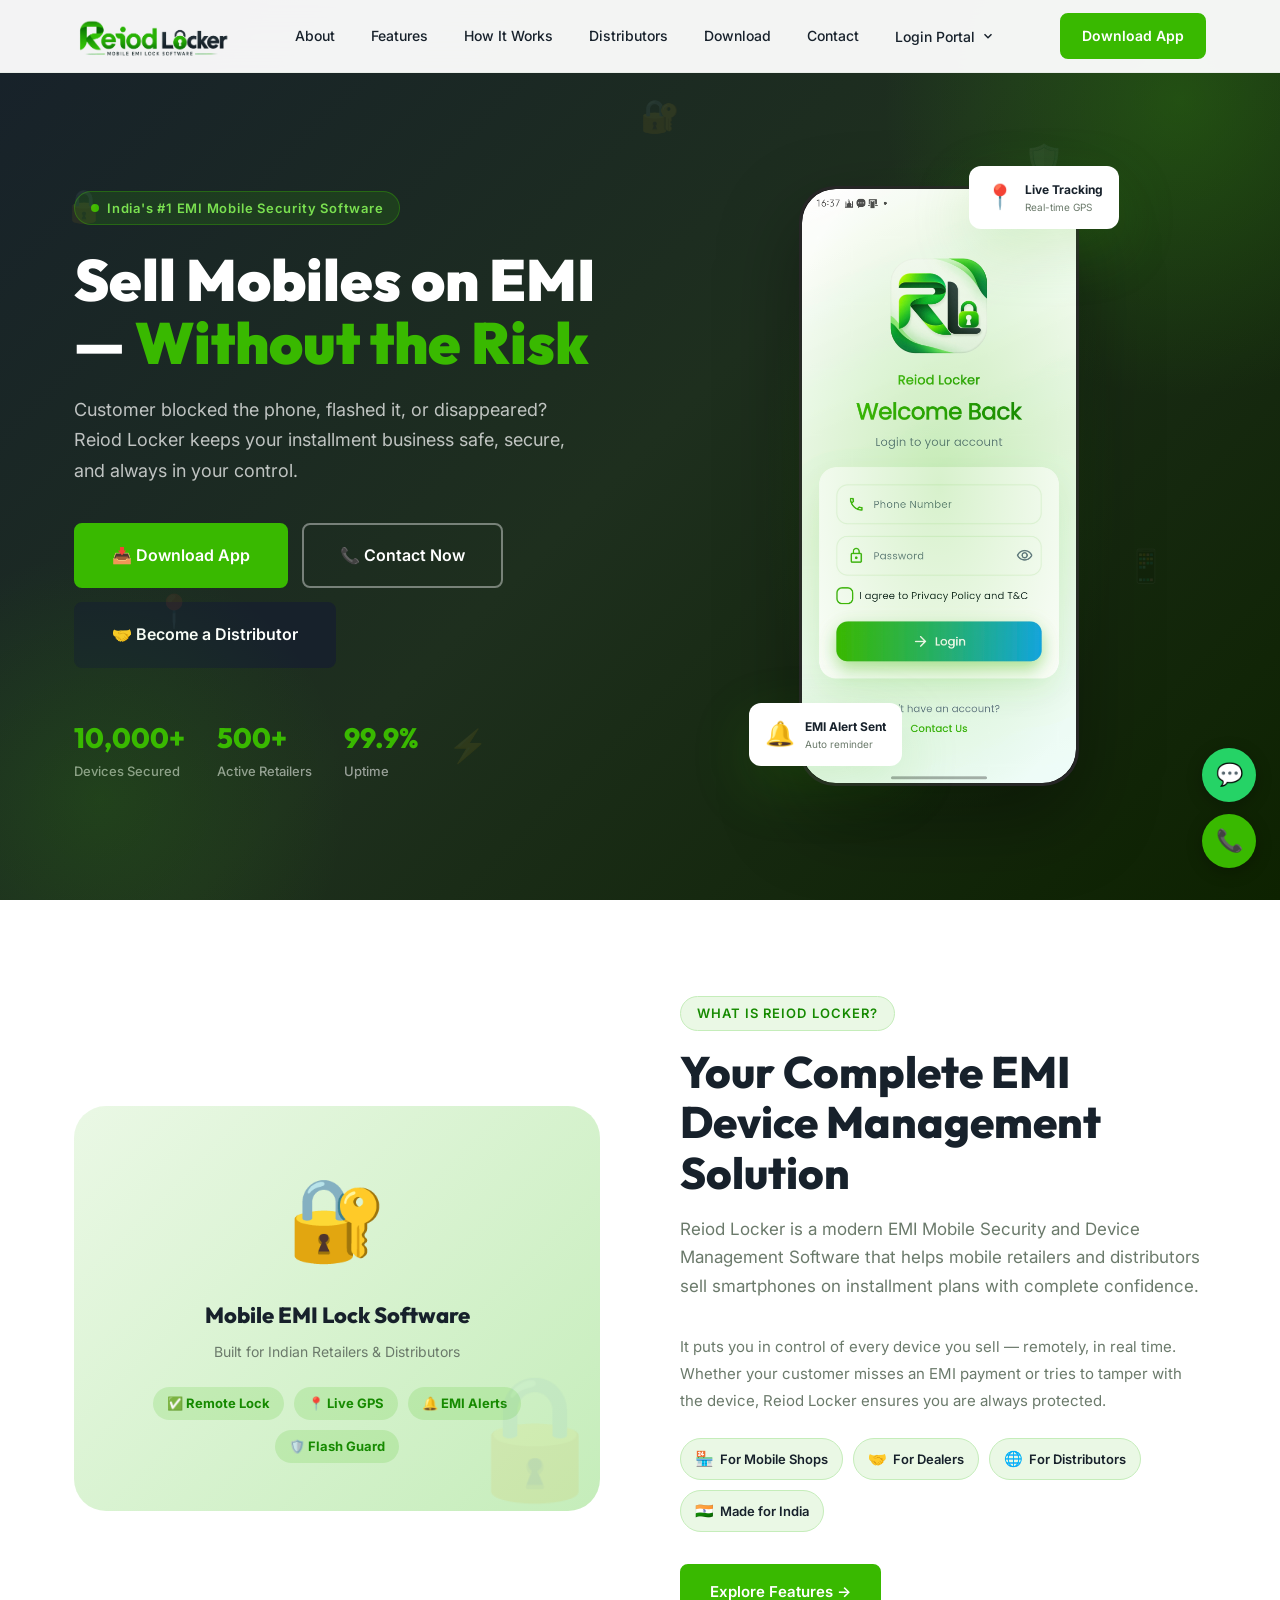
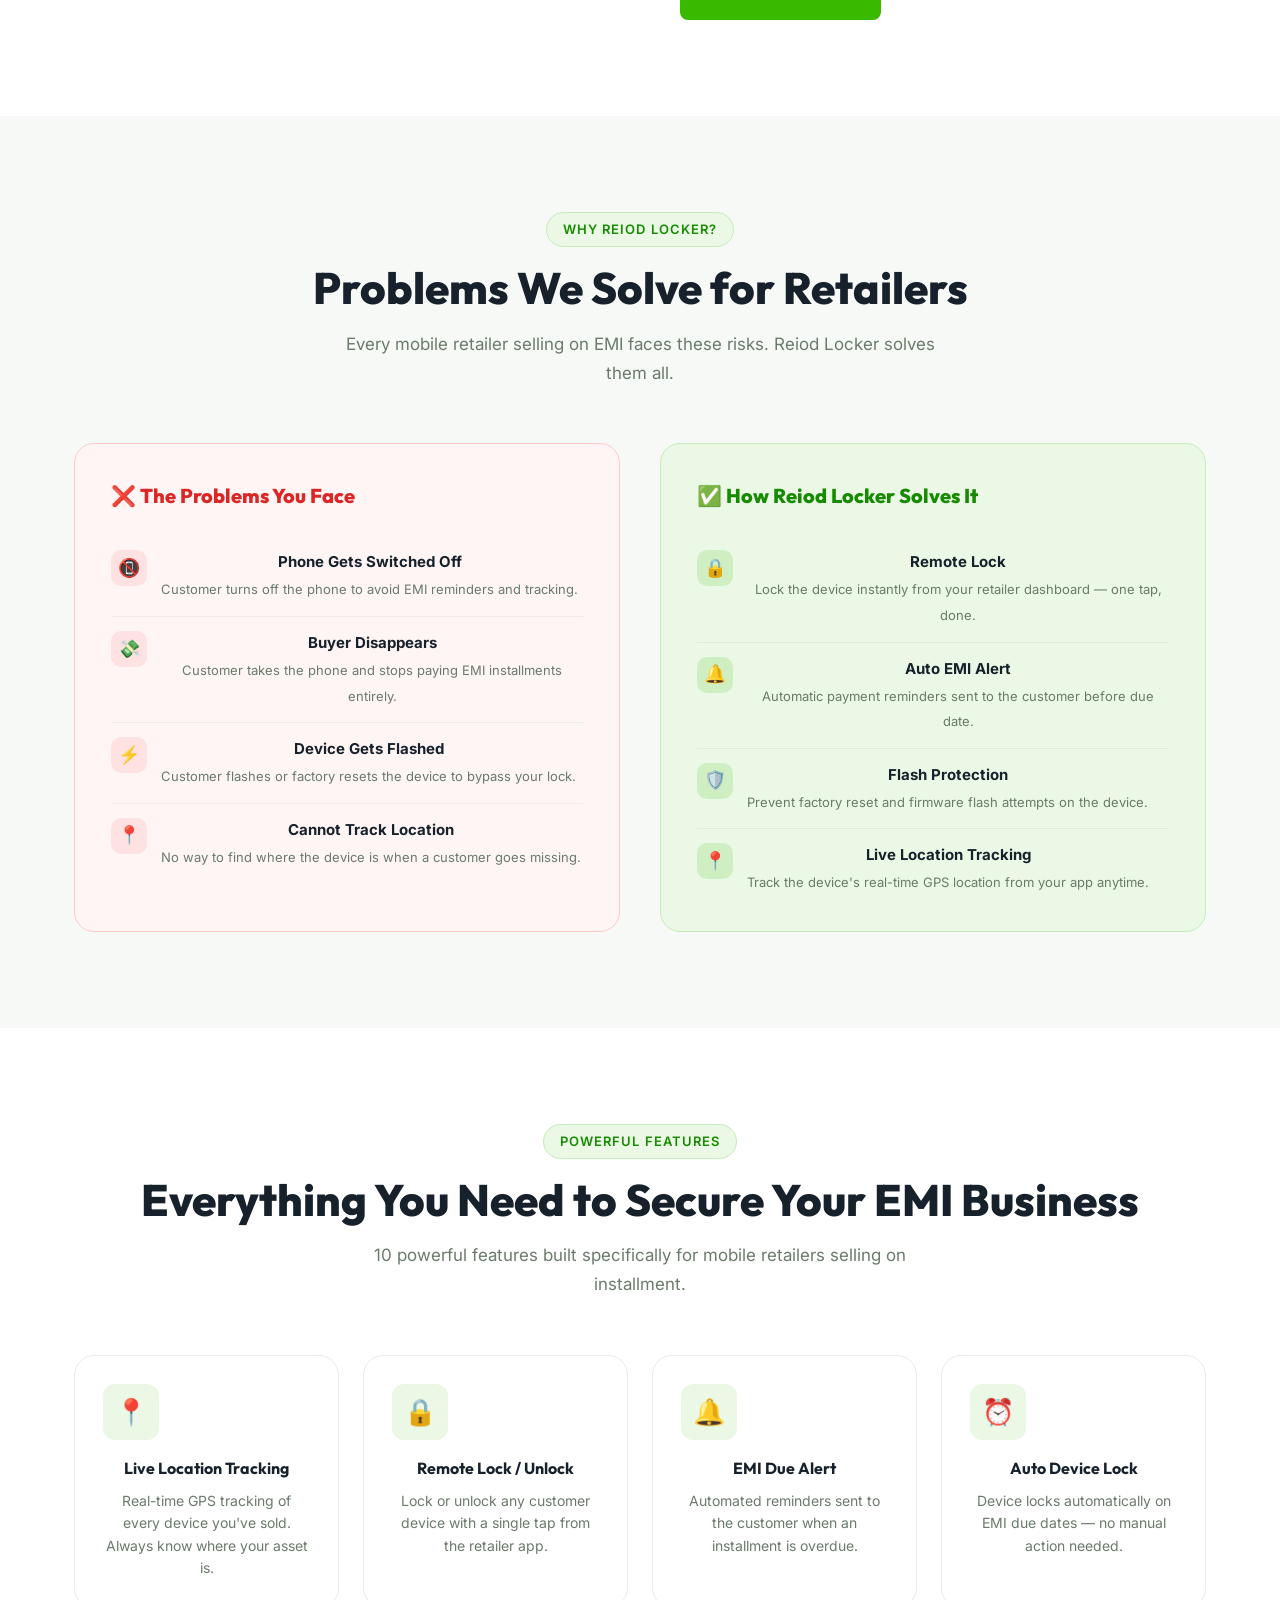
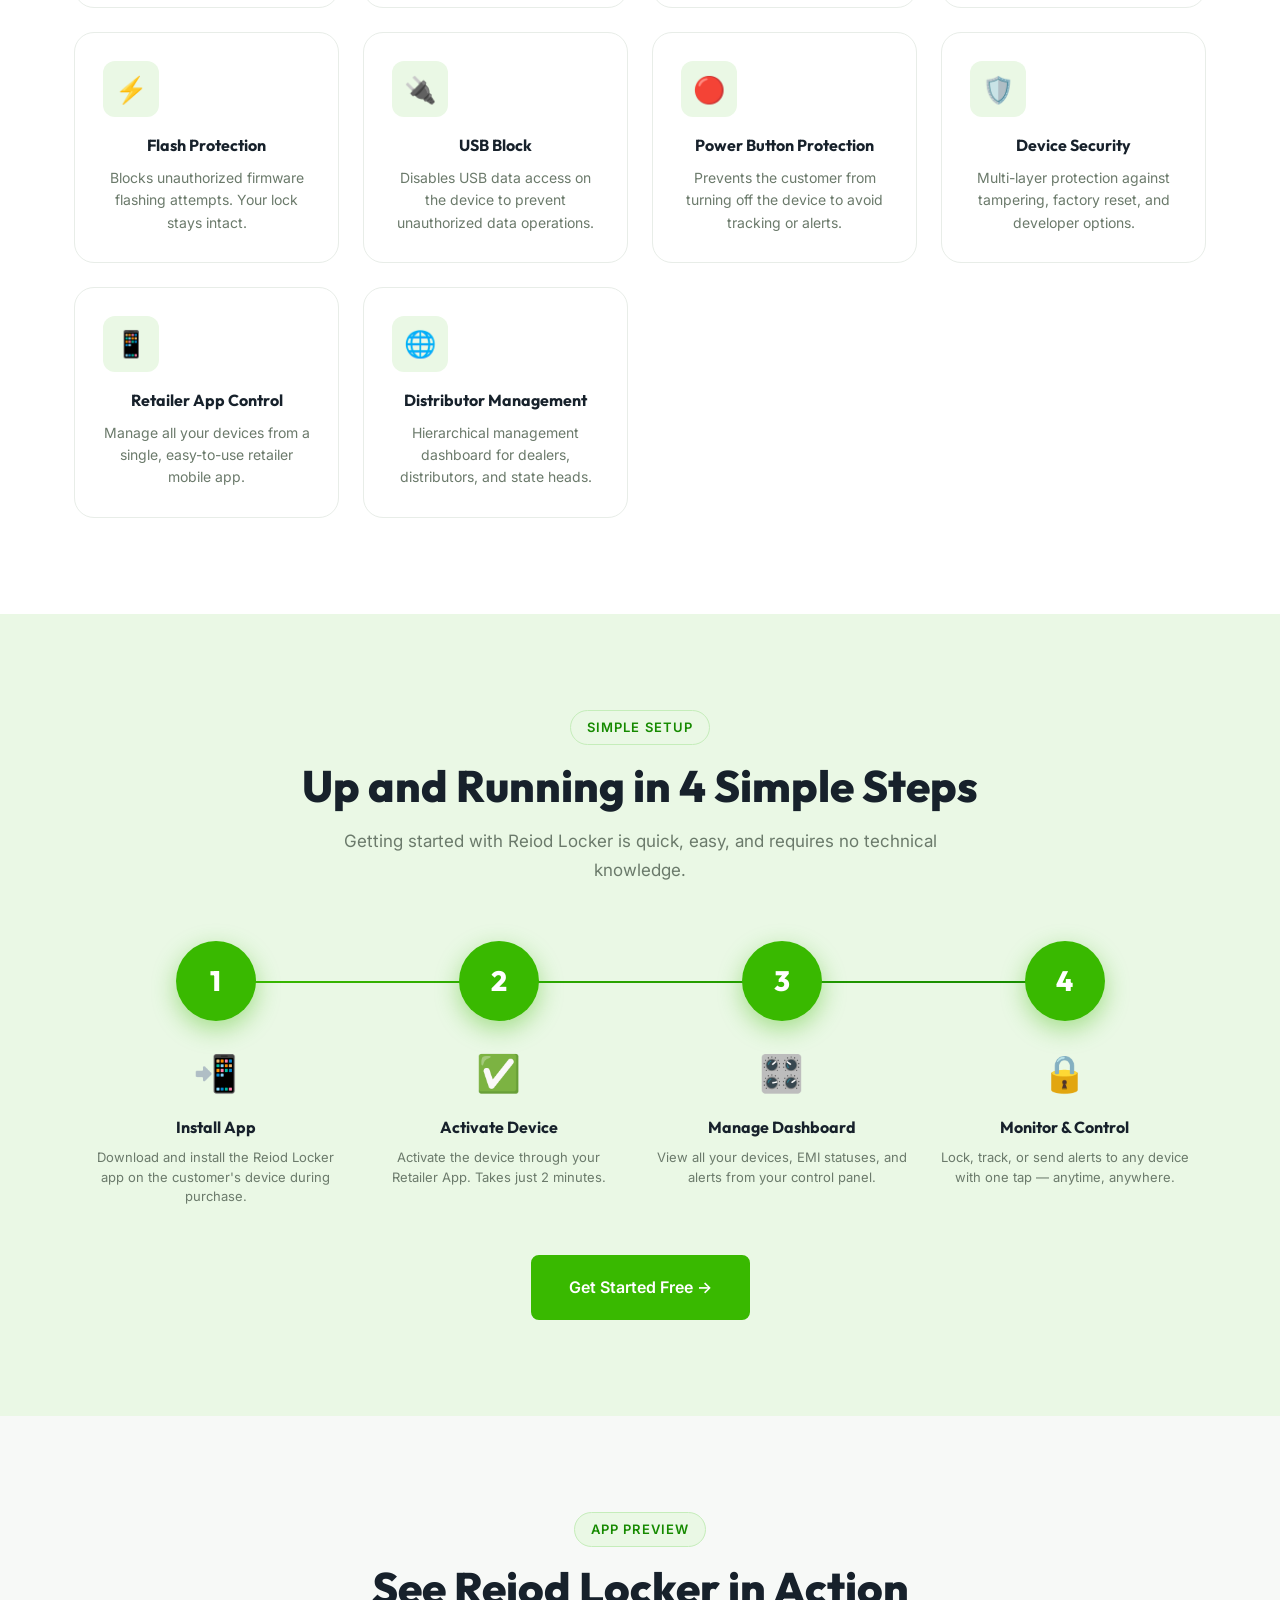
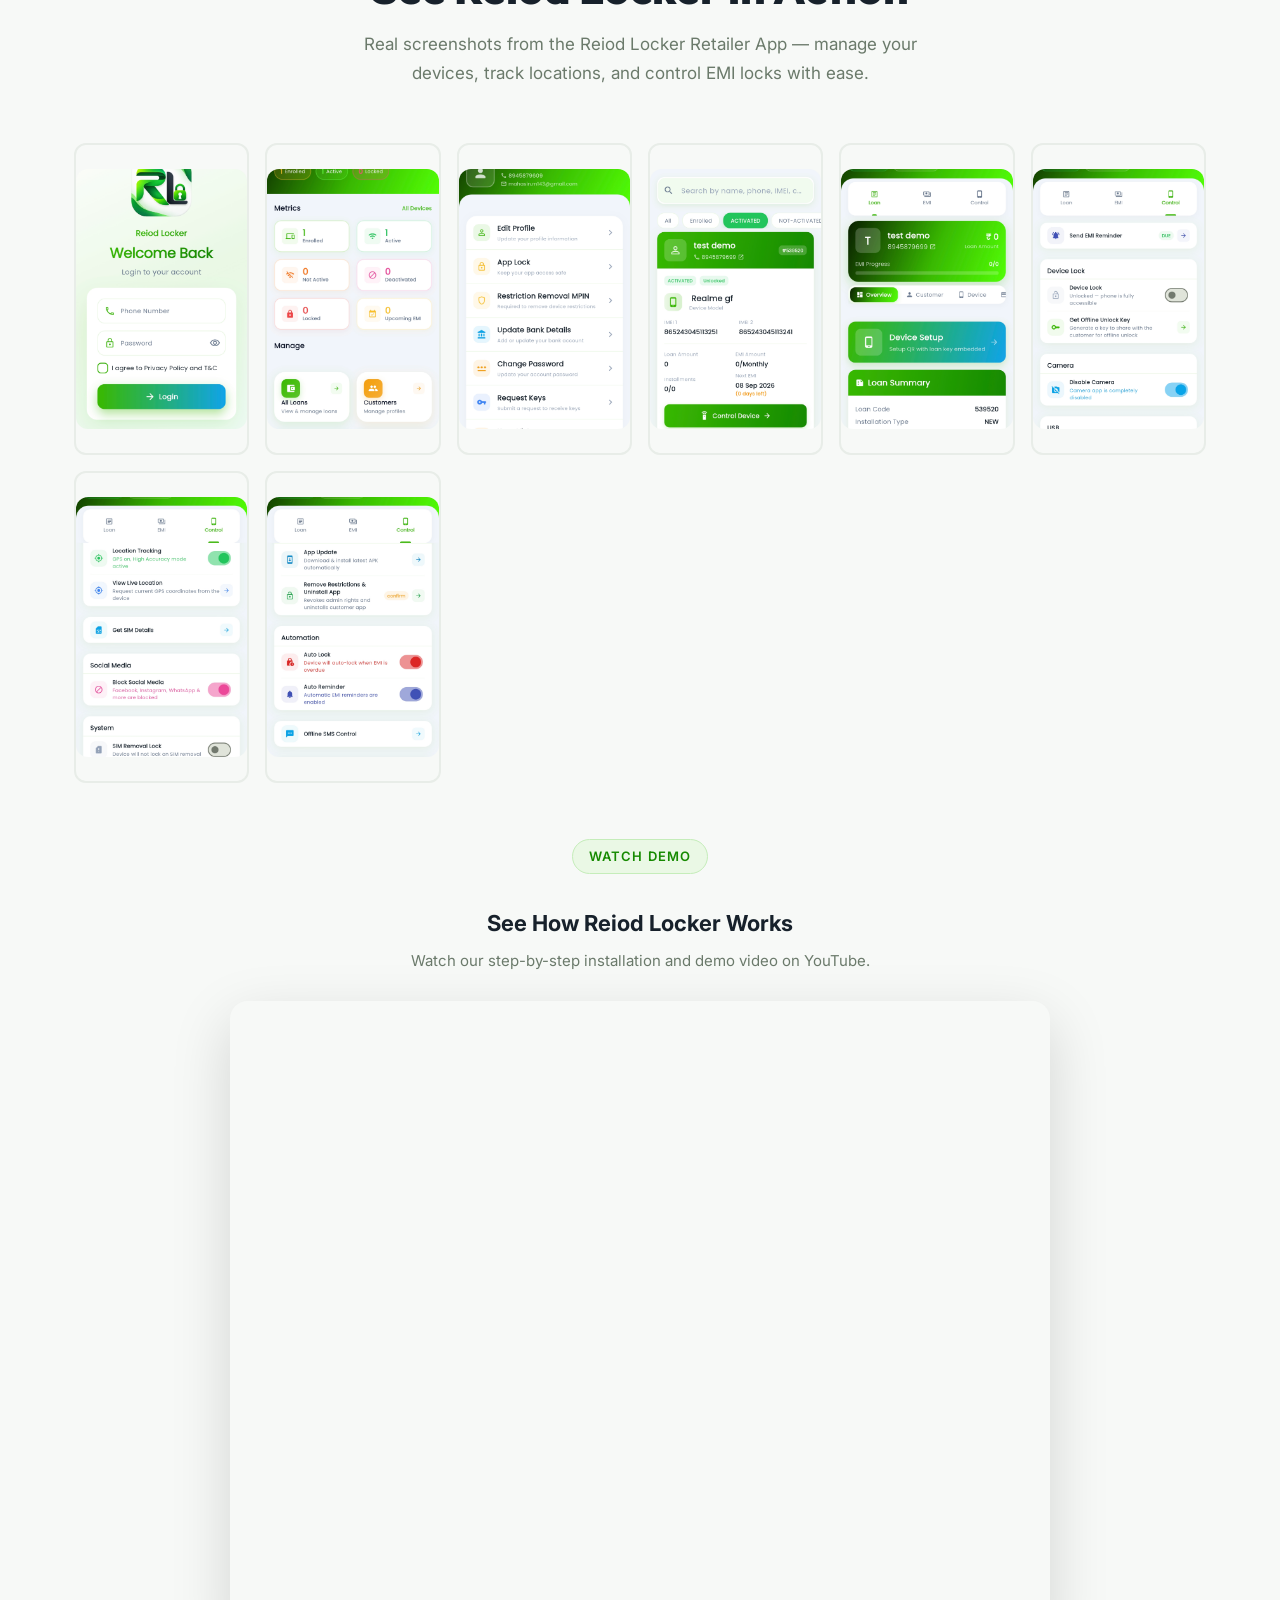
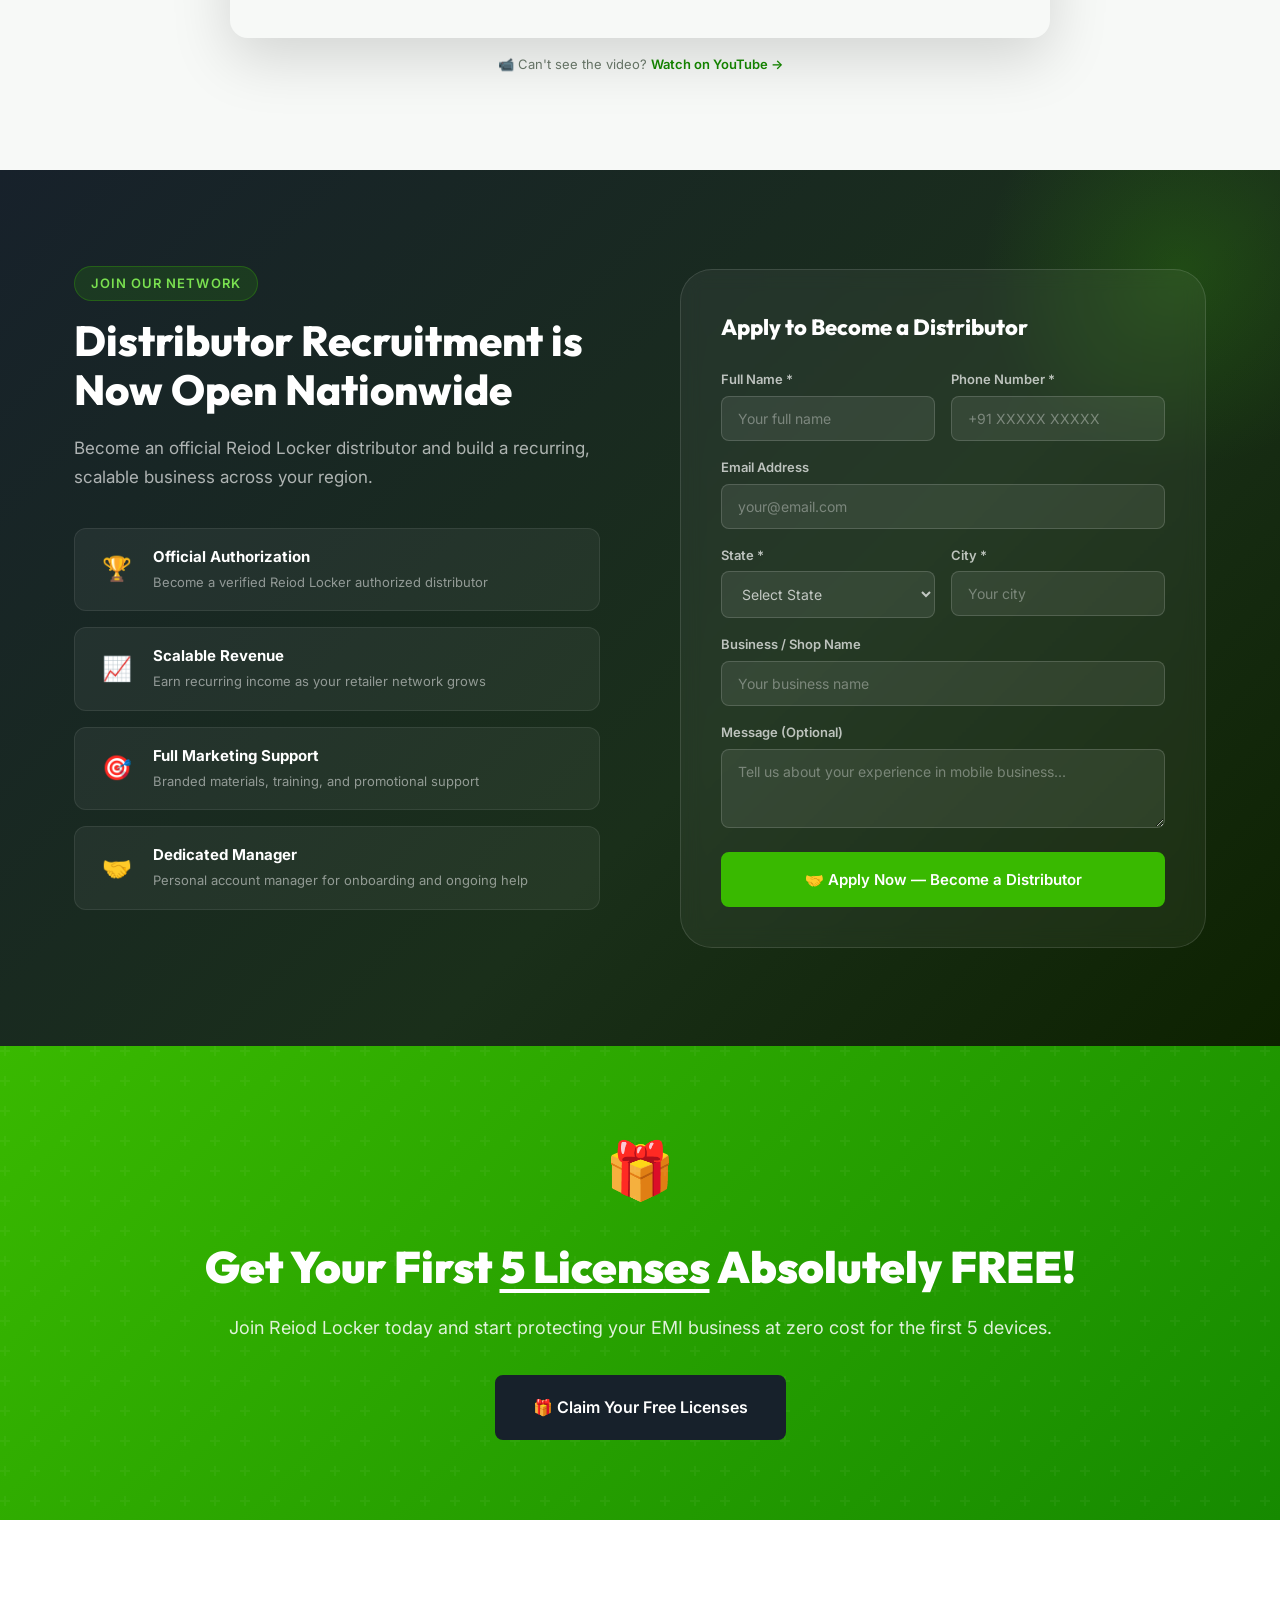
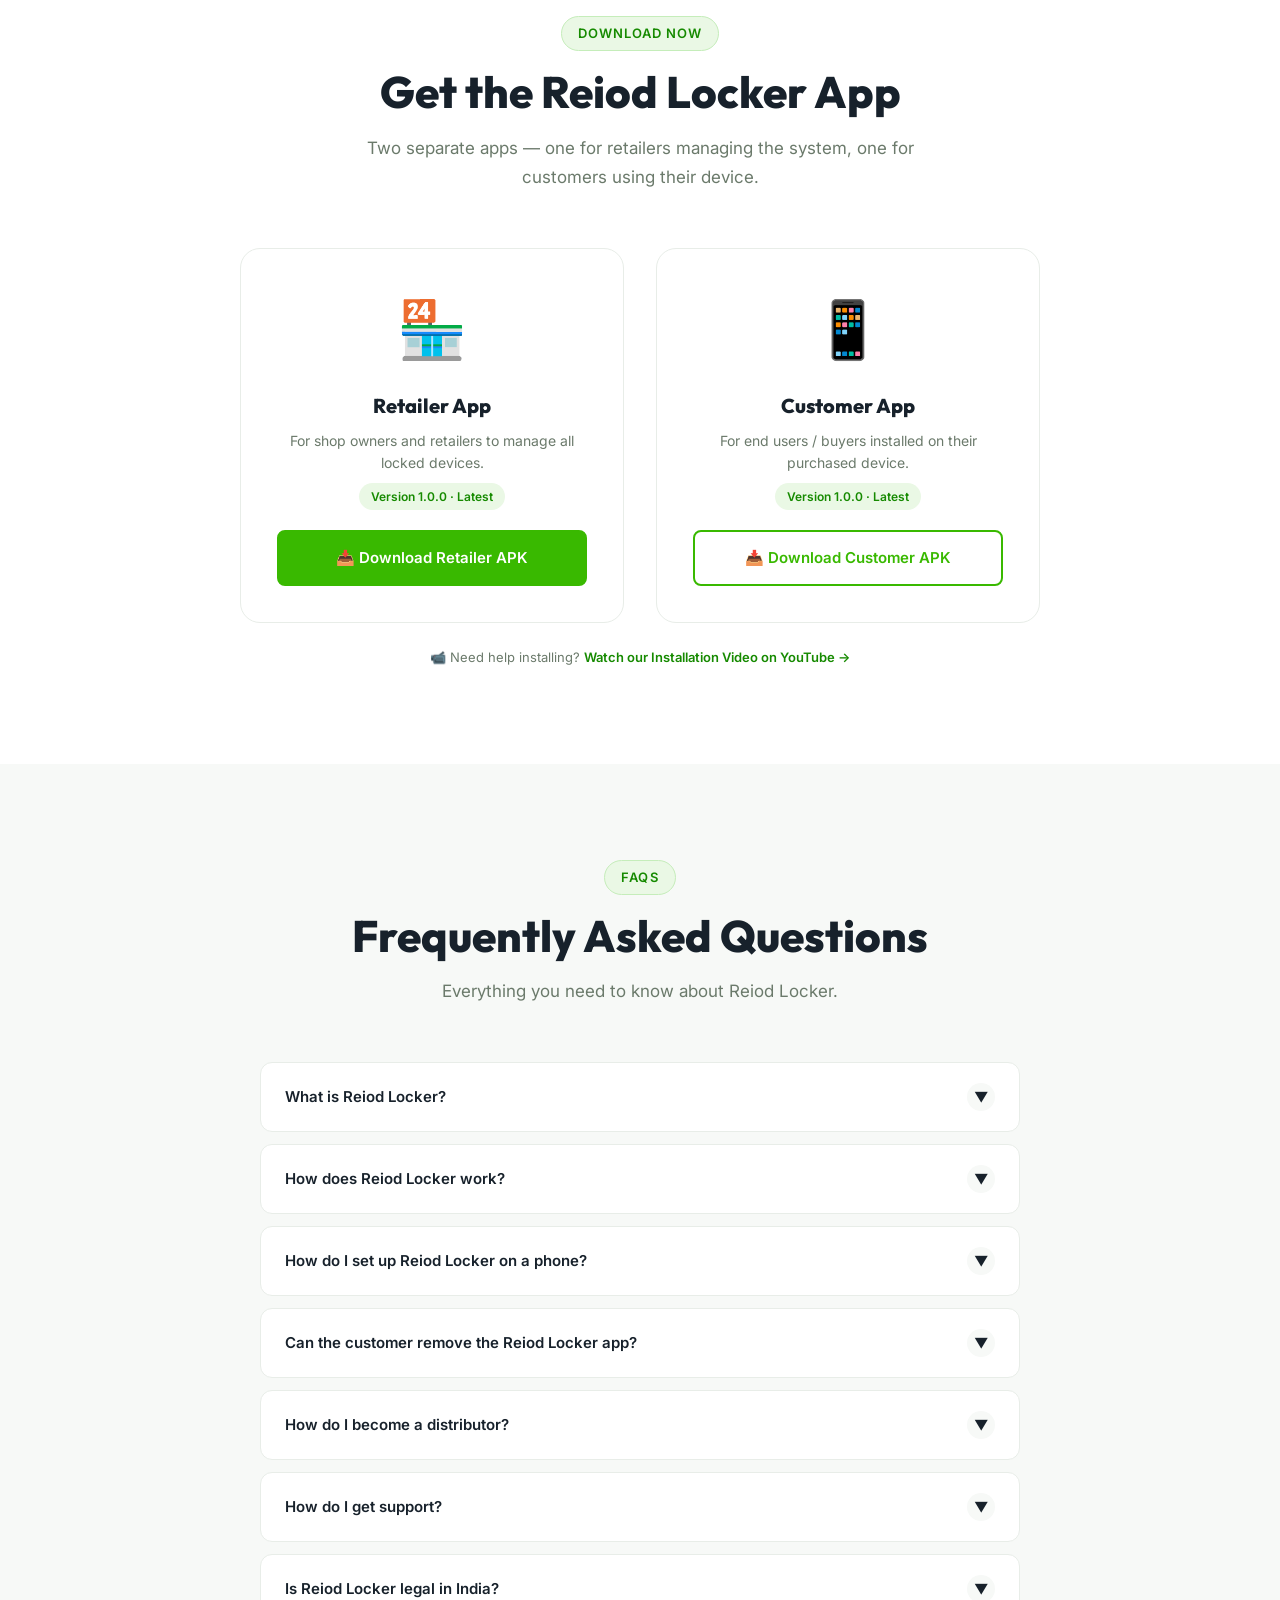
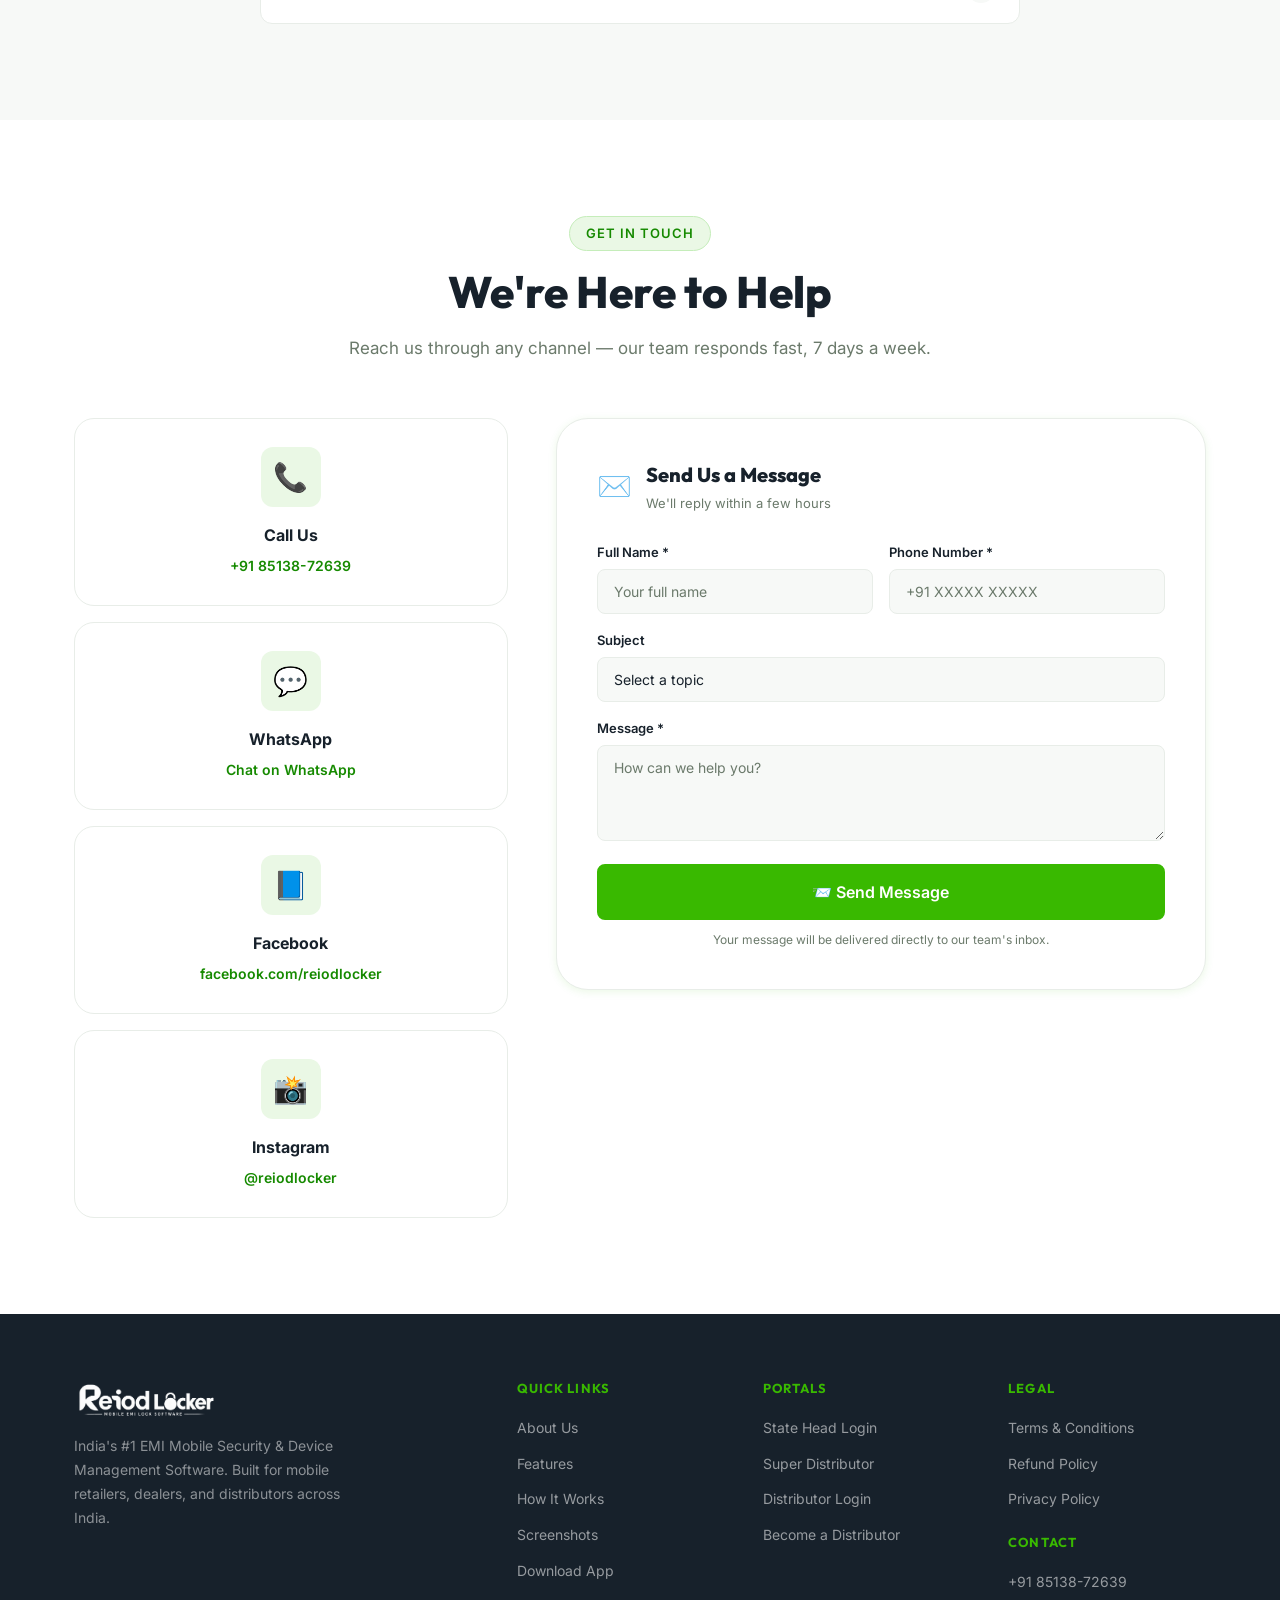
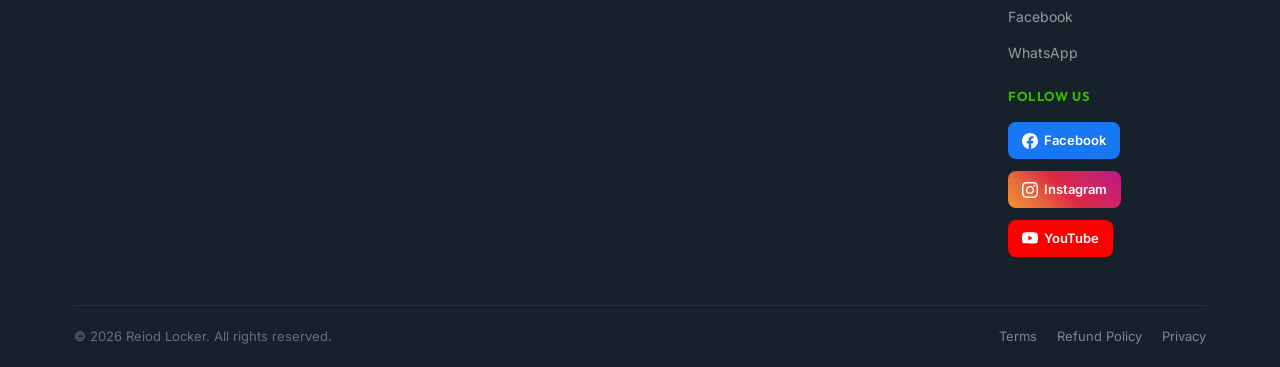
==== commit 53fcfda5: "feat: add YouTube video, real app screenshots, social links (FB/Insta/YT), contact form (Web3Forms)," ====
--- a/index.html
+++ b/index.html
@@ -134,54 +134,17 @@
           </div>
         </div>
       </div>
-      <!-- Phone Mockup -->
-      <div class="hero-visual" aria-hidden="true">
+      <!-- Real App Screenshot -->
+      <div class="hero-visual" aria-label="Reiod Locker App Screenshot">
         <div class="phone-mockup-wrap">
           <div class="mockup-glow"></div>
-          <div class="phone-mockup">
-            <div class="phone-screen">
-              <div class="ps-header">
-                <div class="ps-logo">Reiod Locker</div>
-                <div class="ps-status"></div>
-              </div>
-              <div class="ps-card">
-                <div class="ps-card-label">Devices Under Control</div>
-                <div class="ps-card-value">24</div>
-                <div class="ps-card-sub">↑ 3 added this week</div>
-              </div>
-              <div class="ps-devices">
-                <div class="ps-device">
-                  <div class="ps-device-info">
-                    <div class="ps-device-dot active"></div>
-                    <div>
-                      <div class="ps-device-name">Samsung A55</div>
-                      <div class="ps-device-id">ID: RL-00241</div>
-                    </div>
-                  </div>
-                  <div class="ps-lock-btn">ACTIVE</div>
-                </div>
-                <div class="ps-device">
-                  <div class="ps-device-info">
-                    <div class="ps-device-dot locked"></div>
-                    <div>
-                      <div class="ps-device-name">Redmi 13C</div>
-                      <div class="ps-device-id">ID: RL-00189</div>
-                    </div>
-                  </div>
-                  <div class="ps-lock-btn" style="color:#ef4444;background:rgba(239,68,68,0.15);">LOCKED</div>
-                </div>
-                <div class="ps-device">
-                  <div class="ps-device-info">
-                    <div class="ps-device-dot active"></div>
-                    <div>
-                      <div class="ps-device-name">Vivo Y200e</div>
-                      <div class="ps-device-id">ID: RL-00302</div>
-                    </div>
-                  </div>
-                  <div class="ps-lock-btn">ACTIVE</div>
-                </div>
-              </div>
-            </div>
+          <div class="hero-screenshot-frame">
+            <img
+              src="assets/screenshots/Screenshot_20260908_163731_Reiod Locker Retailer.jpg"
+              alt="Reiod Locker Retailer App Screen"
+              class="hero-screenshot-img"
+              loading="eager"
+            />
           </div>
           <!-- Floating badges -->
           <div class="mockup-orbit">
@@ -431,42 +394,63 @@
   <div class="container text-center">
     <span class="badge">App Preview</span>
     <h2 class="section-title" id="gallery-title">See Reiod Locker in Action</h2>
-    <p class="section-sub">App screenshots and dashboard previews coming soon. Stay tuned for the full visual showcase.</p>
-    <div class="gallery-grid reveal">
-      <div class="gallery-item">
-        <div class="gallery-placeholder-icon">📱</div>
-        <div class="gallery-placeholder-text">Retailer Dashboard</div>
-        <span class="gallery-coming">Coming Soon</span>
-      </div>
-      <div class="gallery-item">
-        <div class="gallery-placeholder-icon">🗺️</div>
-        <div class="gallery-placeholder-text">Live Location View</div>
-        <span class="gallery-coming">Coming Soon</span>
-      </div>
-      <div class="gallery-item">
-        <div class="gallery-placeholder-icon">🔒</div>
-        <div class="gallery-placeholder-text">Remote Lock Screen</div>
-        <span class="gallery-coming">Coming Soon</span>
-      </div>
-      <div class="gallery-item">
-        <div class="gallery-placeholder-icon">🔔</div>
-        <div class="gallery-placeholder-text">EMI Alert Center</div>
-        <span class="gallery-coming">Coming Soon</span>
-      </div>
-      <div class="gallery-item">
-        <div class="gallery-placeholder-icon">📊</div>
-        <div class="gallery-placeholder-text">Analytics Panel</div>
-        <span class="gallery-coming">Coming Soon</span>
-      </div>
-    </div>
-    <p style="margin-top:24px;font-size:14px;color:var(--gray-500);">
-      📹 Watch the installation guide on
-      <a href="#" style="color:var(--primary-dark);font-weight:600;">YouTube</a>
-    </p>
-  </div>
+    <p class="section-sub">Real screenshots from the Reiod Locker Retailer App — manage your devices, track locations, and control EMI locks with ease.</p>
+    <div class="gallery-grid reveal" style="grid-template-columns:repeat(auto-fill,minmax(160px,1fr));gap:16px;">
+      <div class="gallery-item" data-img="assets/screenshots/Screenshot_20260908_163731_Reiod Locker Retailer.jpg" data-caption="Retailer App — Screen 1" role="button" tabindex="0" aria-label="Open screenshot 1">
+        <img src="assets/screenshots/Screenshot_20260908_163731_Reiod Locker Retailer.jpg" alt="Retailer App Screen 1" loading="lazy" style="width:100%;height:260px;object-fit:cover;border-radius:12px;cursor:pointer;" />
+      </div>
+      <div class="gallery-item" data-img="assets/screenshots/Screenshot_20260908_163751_Reiod Locker Retailer.jpg" data-caption="Retailer App — Screen 2" role="button" tabindex="0" aria-label="Open screenshot 2">
+        <img src="assets/screenshots/Screenshot_20260908_163751_Reiod Locker Retailer.jpg" alt="Retailer App Screen 2" loading="lazy" style="width:100%;height:260px;object-fit:cover;border-radius:12px;cursor:pointer;" />
+      </div>
+      <div class="gallery-item" data-img="assets/screenshots/Screenshot_20260908_163756_Reiod Locker Retailer.jpg" data-caption="Retailer App — Screen 3" role="button" tabindex="0" aria-label="Open screenshot 3">
+        <img src="assets/screenshots/Screenshot_20260908_163756_Reiod Locker Retailer.jpg" alt="Retailer App Screen 3" loading="lazy" style="width:100%;height:260px;object-fit:cover;border-radius:12px;cursor:pointer;" />
+      </div>
+      <div class="gallery-item" data-img="assets/screenshots/Screenshot_20260908_163801_Reiod Locker Retailer.jpg" data-caption="Retailer App — Screen 4" role="button" tabindex="0" aria-label="Open screenshot 4">
+        <img src="assets/screenshots/Screenshot_20260908_163801_Reiod Locker Retailer.jpg" alt="Retailer App Screen 4" loading="lazy" style="width:100%;height:260px;object-fit:cover;border-radius:12px;cursor:pointer;" />
+      </div>
+      <div class="gallery-item" data-img="assets/screenshots/Screenshot_20260908_163809_Reiod Locker Retailer.jpg" data-caption="Retailer App — Screen 5" role="button" tabindex="0" aria-label="Open screenshot 5">
+        <img src="assets/screenshots/Screenshot_20260908_163809_Reiod Locker Retailer.jpg" alt="Retailer App Screen 5" loading="lazy" style="width:100%;height:260px;object-fit:cover;border-radius:12px;cursor:pointer;" />
+      </div>
+      <div class="gallery-item" data-img="assets/screenshots/Screenshot_20260908_163815_Reiod Locker Retailer.jpg" data-caption="Retailer App — Screen 6" role="button" tabindex="0" aria-label="Open screenshot 6">
+        <img src="assets/screenshots/Screenshot_20260908_163815_Reiod Locker Retailer.jpg" alt="Retailer App Screen 6" loading="lazy" style="width:100%;height:260px;object-fit:cover;border-radius:12px;cursor:pointer;" />
+      </div>
+      <div class="gallery-item" data-img="assets/screenshots/Screenshot_20260908_163823_Reiod Locker Retailer.jpg" data-caption="Retailer App — Screen 7" role="button" tabindex="0" aria-label="Open screenshot 7">
+        <img src="assets/screenshots/Screenshot_20260908_163823_Reiod Locker Retailer.jpg" alt="Retailer App Screen 7" loading="lazy" style="width:100%;height:260px;object-fit:cover;border-radius:12px;cursor:pointer;" />
+      </div>
+      <div class="gallery-item" data-img="assets/screenshots/Screenshot_20260908_163833_Reiod Locker Retailer.jpg" data-caption="Retailer App — Screen 8" role="button" tabindex="0" aria-label="Open screenshot 8">
+        <img src="assets/screenshots/Screenshot_20260908_163833_Reiod Locker Retailer.jpg" alt="Retailer App Screen 8" loading="lazy" style="width:100%;height:260px;object-fit:cover;border-radius:12px;cursor:pointer;" />
+      </div>
+    </div>
+
+    <!-- YouTube Video -->
+    <div style="margin-top:56px;">
+      <span class="badge">Watch Demo</span>
+      <h3 style="font-size:22px;font-weight:700;color:var(--dark);margin:16px 0 8px;">See How Reiod Locker Works</h3>
+      <p style="font-size:15px;color:var(--gray-500);margin-bottom:28px;">Watch our step-by-step installation and demo video on YouTube.</p>
+      <div style="position:relative;padding-bottom:56.25%;height:0;overflow:hidden;border-radius:18px;box-shadow:0 20px 60px rgba(0,0,0,0.15);max-width:820px;margin:0 auto;">
+        <iframe
+          id="youtube-demo-video"
+          src="https://www.youtube.com/embed/45mOuB4Kxew"
+          title="Reiod Locker — App Demo & Installation Guide"
+          frameborder="0"
+          allow="accelerometer; autoplay; clipboard-write; encrypted-media; gyroscope; picture-in-picture; web-share"
+          allowfullscreen
+          style="position:absolute;top:0;left:0;width:100%;height:100%;border-radius:18px;"
+          loading="lazy"
+        ></iframe>
+      </div>
+      <p style="margin-top:16px;font-size:13px;color:var(--gray-500);">
+        📹 Can't see the video?
+        <a href="https://youtu.be/45mOuB4Kxew" target="_blank" rel="noopener" style="color:var(--primary-dark);font-weight:600;">Watch on YouTube →</a>
+      </p>
+    </div>
+  </div>
+
+  <!-- Lightbox -->
   <div class="lightbox" role="dialog" aria-label="Image lightbox">
     <span class="lightbox-close" aria-label="Close">×</span>
     <img class="lightbox-img" src="" alt="App screenshot" />
+    <div class="lightbox-caption" style="color:#fff;margin-top:12px;font-size:14px;text-align:center;"></div>
   </div>
 </section>
 
@@ -579,7 +563,7 @@
       Get Your First <span style="text-decoration:underline;text-underline-offset:6px;">5 Licenses</span> Absolutely FREE!
     </h2>
     <p class="offer-sub">Join Reiod Locker today and start protecting your EMI business at zero cost for the first 5 devices.</p>
-    <a href="https://wa.me/911866882120?text=Hi%2C%20I%20want%20to%20claim%20my%205%20free%20licenses%20for%20Reiod%20Locker" target="_blank" rel="noopener" class="btn btn-dark btn-lg" id="offer-claim-btn">
+    <a href="https://wa.me/918513872639?text=Hi%2C%20I%20want%20to%20claim%20my%205%20free%20licenses%20for%20Reiod%20Locker" target="_blank" rel="noopener" class="btn btn-dark btn-lg" id="offer-claim-btn">
       🎁 Claim Your Free Licenses
     </a>
   </div>
@@ -598,8 +582,8 @@
         <div class="dc-icon">🏪</div>
         <div class="dc-title">Retailer App</div>
         <div class="dc-desc">For shop owners and retailers to manage all locked devices.</div>
-        <div class="dc-version">Version 1.0.2 · Latest</div>
-        <a href="https://download.reiodlocker.com/others/1.0.1/retailer.apk" class="btn btn-primary" style="width:100%;justify-content:center;" id="retailer-download-btn">
+        <div class="dc-version">Version 1.0.0 · Latest</div>
+        <a href="https://download.reiodlocker.com/others/1.0.0/retailer.apk" class="btn btn-primary" style="width:100%;justify-content:center;" id="retailer-download-btn">
           📥 Download Retailer APK
         </a>
       </div>
@@ -607,15 +591,15 @@
         <div class="dc-icon">📱</div>
         <div class="dc-title">Customer App</div>
         <div class="dc-desc">For end users / buyers installed on their purchased device.</div>
-        <div class="dc-version">Version 1.0.1 · Latest</div>
-        <a href="https://download.reiodlocker.com/others/1.0.1/customer.apk" class="btn btn-outline" style="width:100%;justify-content:center;" id="customer-download-btn">
+        <div class="dc-version">Version 1.0.0 · Latest</div>
+        <a href="https://download.reiodlocker.com/others/1.0.0/customer.apk" class="btn btn-outline" style="width:100%;justify-content:center;" id="customer-download-btn">
           📥 Download Customer APK
         </a>
       </div>
     </div>
     <p style="margin-top:24px;font-size:13px;color:var(--gray-500);">
       📹 Need help installing?
-      <a href="#" style="color:var(--primary-dark);font-weight:600;">Watch our Installation Video</a>
+      <a href="https://youtu.be/45mOuB4Kxew" target="_blank" rel="noopener" style="color:var(--primary-dark);font-weight:600;">Watch our Installation Video on YouTube →</a>
     </p>
   </div>
 </section>
@@ -680,7 +664,7 @@
           <span class="faq-arrow">▼</span>
         </div>
         <div class="faq-answer" role="region">
-          <p>You can reach us via WhatsApp, phone call, or Facebook Messenger. Our support team is available 7 days a week. Phone: 01866-882120. Facebook: facebook.com/reiodlocker.</p>
+          <p>You can reach us via WhatsApp, phone call, or Facebook. Our support team is available 7 days a week. Phone: +91 85138-72639. Facebook: facebook.com/reiodlocker.</p>
         </div>
       </div>
       <div class="faq-item">
@@ -700,38 +684,93 @@
      CONTACT
      ============================================================ -->
 <section class="section" id="contact" aria-labelledby="contact-title">
-  <div class="container text-center">
-    <span class="badge">Get in Touch</span>
-    <h2 class="section-title" id="contact-title">We're Here to Help</h2>
-    <p class="section-sub">Reach us through any channel — our team responds fast, 7 days a week.</p>
-    <div class="contact-grid reveal">
-      <div class="contact-card">
-        <div class="contact-card-icon">📞</div>
-        <div class="contact-card-title">Call Us</div>
-        <div class="contact-card-value">
-          <a href="tel:01866882120">01866-882120</a>
-        </div>
-      </div>
-      <div class="contact-card">
-        <div class="contact-card-icon">💬</div>
-        <div class="contact-card-title">WhatsApp</div>
-        <div class="contact-card-value">
-          <a href="https://wa.me/911866882120" target="_blank" rel="noopener">Chat on WhatsApp</a>
-        </div>
-      </div>
-      <div class="contact-card">
-        <div class="contact-card-icon">📘</div>
-        <div class="contact-card-title">Facebook</div>
-        <div class="contact-card-value">
-          <a href="https://www.facebook.com/reiodlocker" target="_blank" rel="noopener">facebook.com/reiodlocker</a>
-        </div>
-      </div>
-      <div class="contact-card">
-        <div class="contact-card-icon">🌐</div>
-        <div class="contact-card-title">Website</div>
-        <div class="contact-card-value">
-          <a href="https://www.reiodlocker.com" target="_blank" rel="noopener">www.reiodlocker.com</a>
-        </div>
+  <div class="container">
+    <div class="text-center" style="margin-bottom:56px;">
+      <span class="badge">Get in Touch</span>
+      <h2 class="section-title" id="contact-title">We're Here to Help</h2>
+      <p class="section-sub" style="margin-bottom:0;">Reach us through any channel — our team responds fast, 7 days a week.</p>
+    </div>
+    <div class="contact-layout">
+      <!-- Contact Cards -->
+      <div class="contact-cards-col">
+        <div class="contact-card">
+          <div class="contact-card-icon">📞</div>
+          <div class="contact-card-title">Call Us</div>
+          <div class="contact-card-value">
+            <a href="tel:8513872639">+91 85138-72639</a>
+          </div>
+        </div>
+        <div class="contact-card">
+          <div class="contact-card-icon">💬</div>
+          <div class="contact-card-title">WhatsApp</div>
+          <div class="contact-card-value">
+            <a href="https://wa.me/918513872639" target="_blank" rel="noopener">Chat on WhatsApp</a>
+          </div>
+        </div>
+        <div class="contact-card">
+          <div class="contact-card-icon">📘</div>
+          <div class="contact-card-title">Facebook</div>
+          <div class="contact-card-value">
+            <a href="https://www.facebook.com/reiodlocker" target="_blank" rel="noopener">facebook.com/reiodlocker</a>
+          </div>
+        </div>
+        <div class="contact-card">
+          <div class="contact-card-icon">📸</div>
+          <div class="contact-card-title">Instagram</div>
+          <div class="contact-card-value">
+            <a href="https://www.instagram.com/reiodlocker" target="_blank" rel="noopener">@reiodlocker</a>
+          </div>
+        </div>
+      </div>
+      <!-- Contact Form -->
+      <div class="contact-form-wrap">
+        <div class="contact-form-header">
+          <div style="font-size:28px;">✉️</div>
+          <div>
+            <div class="contact-form-title">Send Us a Message</div>
+            <div class="contact-form-sub">We'll reply within a few hours</div>
+          </div>
+        </div>
+        <form id="contact-form" novalidate>
+          <!-- Web3Forms hidden fields -->
+          <input type="hidden" name="access_key" value="20d93614-b7d7-4a33-ac1c-fa862af08a65" />
+          <input type="hidden" name="from_name" value="Reiod Locker Website" />
+          <input type="hidden" name="subject" id="cf-subject-hidden" value="New Contact Form Submission" />
+          <!-- Honeypot spam trap -->
+          <input type="checkbox" name="botcheck" style="display:none;" tabindex="-1" autocomplete="off" />
+
+          <div class="form-row-contact">
+            <div class="cform-group">
+              <label for="cf-name">Full Name *</label>
+              <input type="text" id="cf-name" name="name" placeholder="Your full name" required />
+            </div>
+            <div class="cform-group">
+              <label for="cf-phone">Phone Number *</label>
+              <input type="tel" id="cf-phone" name="phone" placeholder="+91 XXXXX XXXXX" required />
+            </div>
+          </div>
+          <div class="cform-group">
+            <label for="cf-subject-sel">Subject</label>
+            <select id="cf-subject-sel" name="topic">
+              <option value="">Select a topic</option>
+              <option>General Inquiry</option>
+              <option>App Support</option>
+              <option>Become a Distributor</option>
+              <option>Billing / Payment</option>
+              <option>Other</option>
+            </select>
+          </div>
+          <div class="cform-group">
+            <label for="cf-message">Message *</label>
+            <textarea id="cf-message" name="message" rows="4" placeholder="How can we help you?" required></textarea>
+          </div>
+          <button type="submit" class="btn btn-primary" style="width:100%;justify-content:center;padding:16px;font-size:16px;" id="contact-submit-btn">
+            📨 Send Message
+          </button>
+          <!-- Success / Error feedback -->
+          <div id="contact-feedback" style="display:none;margin-top:14px;padding:14px 18px;border-radius:10px;font-size:14px;font-weight:600;text-align:center;"></div>
+          <p style="font-size:12px;color:var(--gray-500);text-align:center;margin-top:10px;">Your message will be delivered directly to our team's inbox.</p>
+        </form>
       </div>
     </div>
   </div>
@@ -769,16 +808,35 @@
       <div class="footer-col">
         <div class="footer-col-title">Legal</div>
         <ul>
-          <li><a href="terms.html">Terms & Conditions</a></li>
+          <li><a href="terms.html">Terms &amp; Conditions</a></li>
           <li><a href="refund.html">Refund Policy</a></li>
           <li><a href="privacy.html">Privacy Policy</a></li>
         </ul>
         <div class="footer-col-title" style="margin-top:20px;">Contact</div>
         <ul>
-          <li><a href="tel:01866882120">01866-882120</a></li>
+          <li><a href="tel:8513872639">+91 85138-72639</a></li>
           <li><a href="https://www.facebook.com/reiodlocker" target="_blank">Facebook</a></li>
-          <li><a href="https://wa.me/911866882120" target="_blank">WhatsApp</a></li>
+          <li><a href="https://wa.me/918513872639" target="_blank">WhatsApp</a></li>
         </ul>
+        <!-- Social Media Links -->
+        <div class="footer-col-title" style="margin-top:20px;">Follow Us</div>
+        <div class="footer-social" style="display:flex;gap:12px;margin-top:10px;flex-wrap:wrap;">
+          <a href="https://www.facebook.com/reiodlocker" target="_blank" rel="noopener" class="footer-social-btn" aria-label="Facebook" id="footer-facebook"
+             style="display:inline-flex;align-items:center;gap:6px;background:#1877f2;color:#fff;padding:8px 14px;border-radius:8px;font-size:13px;font-weight:600;text-decoration:none;transition:opacity 0.2s;">
+            <svg width="16" height="16" viewBox="0 0 24 24" fill="currentColor"><path d="M24 12.073C24 5.405 18.627 0 12 0S0 5.405 0 12.073C0 18.1 4.388 23.094 10.125 24v-8.437H7.078v-3.49h3.047V9.413c0-3.025 1.791-4.697 4.533-4.697 1.312 0 2.686.236 2.686.236v2.97h-1.514c-1.491 0-1.956.93-1.956 1.874v2.25h3.328l-.532 3.49h-2.796V24C19.612 23.094 24 18.1 24 12.073z"/></svg>
+            Facebook
+          </a>
+          <a href="https://www.instagram.com/reiodlocker" target="_blank" rel="noopener" class="footer-social-btn" aria-label="Instagram" id="footer-instagram"
+             style="display:inline-flex;align-items:center;gap:6px;background:linear-gradient(45deg,#f09433,#e6683c,#dc2743,#cc2366,#bc1888);color:#fff;padding:8px 14px;border-radius:8px;font-size:13px;font-weight:600;text-decoration:none;transition:opacity 0.2s;">
+            <svg width="16" height="16" viewBox="0 0 24 24" fill="currentColor"><path d="M12 2.163c3.204 0 3.584.012 4.85.07 3.252.148 4.771 1.691 4.919 4.919.058 1.265.069 1.645.069 4.849 0 3.205-.012 3.584-.069 4.849-.149 3.225-1.664 4.771-4.919 4.919-1.266.058-1.644.07-4.85.07-3.204 0-3.584-.012-4.849-.07-3.26-.149-4.771-1.699-4.919-4.92-.058-1.265-.07-1.644-.07-4.849 0-3.204.013-3.583.07-4.849.149-3.227 1.664-4.771 4.919-4.919 1.266-.057 1.645-.069 4.849-.069zm0-2.163c-3.259 0-3.667.014-4.947.072-4.358.2-6.78 2.618-6.98 6.98-.059 1.281-.073 1.689-.073 4.948 0 3.259.014 3.668.072 4.948.2 4.358 2.618 6.78 6.98 6.98 1.281.058 1.689.072 4.948.072 3.259 0 3.668-.014 4.948-.072 4.354-.2 6.782-2.618 6.979-6.98.059-1.28.073-1.689.073-4.948 0-3.259-.014-3.667-.072-4.947-.196-4.354-2.617-6.78-6.979-6.98-1.281-.059-1.69-.073-4.949-.073zm0 5.838c-3.403 0-6.162 2.759-6.162 6.162s2.759 6.163 6.162 6.163 6.162-2.759 6.162-6.163c0-3.403-2.759-6.162-6.162-6.162zm0 10.162c-2.209 0-4-1.79-4-4 0-2.209 1.791-4 4-4s4 1.791 4 4c0 2.21-1.791 4-4 4zm6.406-11.845c-.796 0-1.441.645-1.441 1.44s.645 1.44 1.441 1.44c.795 0 1.439-.645 1.439-1.44s-.644-1.44-1.439-1.44z"/></svg>
+            Instagram
+          </a>
+          <a href="https://youtu.be/45mOuB4Kxew" target="_blank" rel="noopener" class="footer-social-btn" aria-label="YouTube" id="footer-youtube"
+             style="display:inline-flex;align-items:center;gap:6px;background:#ff0000;color:#fff;padding:8px 14px;border-radius:8px;font-size:13px;font-weight:600;text-decoration:none;transition:opacity 0.2s;">
+            <svg width="16" height="16" viewBox="0 0 24 24" fill="currentColor"><path d="M23.498 6.186a3.016 3.016 0 0 0-2.122-2.136C19.505 3.545 12 3.545 12 3.545s-7.505 0-9.377.505A3.017 3.017 0 0 0 .502 6.186C0 8.07 0 12 0 12s0 3.93.502 5.814a3.016 3.016 0 0 0 2.122 2.136c1.871.505 9.376.505 9.376.505s7.505 0 9.377-.505a3.015 3.015 0 0 0 2.122-2.136C24 15.93 24 12 24 12s0-3.93-.502-5.814zM9.545 15.568V8.432L15.818 12l-6.273 3.568z"/></svg>
+            YouTube
+          </a>
+        </div>
       </div>
     </div>
     <div class="footer-bottom">
@@ -796,18 +854,13 @@
      STICKY FLOATING BUTTONS
      ============================================================ -->
 <div class="sticky-actions" aria-label="Quick contact buttons">
-  <a href="https://wa.me/911866882120?text=Hi%2C%20I%20want%20to%20know%20more%20about%20Reiod%20Locker"
+  <a href="https://wa.me/918513872639?text=Hi%2C%20I%20want%20to%20know%20more%20about%20Reiod%20Locker"
      target="_blank" rel="noopener"
      class="sticky-btn whatsapp" aria-label="WhatsApp" id="sticky-whatsapp">
     <span aria-hidden="true">💬</span>
     <span class="sticky-label">WhatsApp</span>
   </a>
-  <a href="https://m.me/reiodlocker" target="_blank" rel="noopener"
-     class="sticky-btn messenger" aria-label="Messenger" id="sticky-messenger">
-    <span aria-hidden="true">💙</span>
-    <span class="sticky-label">Messenger</span>
-  </a>
-  <a href="tel:01866882120"
+  <a href="tel:8513872639"
      class="sticky-btn call" aria-label="Call us" id="sticky-call">
     <span aria-hidden="true">📞</span>
     <span class="sticky-label">Call Now</span>
--- a/css/style.css
+++ b/css/style.css
@@ -610,6 +610,72 @@
 .contact-card-value a { color: var(--primary-dark); font-weight: 600; }
 
 /* ============================================
+   CONTACT LAYOUT (2-col: cards + form)
+   ============================================ */
+.contact-layout {
+  display: grid;
+  grid-template-columns: 1fr 1.5fr;
+  gap: 48px;
+  align-items: start;
+}
+.contact-cards-col {
+  display: flex; flex-direction: column; gap: 16px;
+}
+.contact-form-wrap {
+  background: var(--white);
+  border: 1px solid var(--gray-200);
+  border-radius: var(--radius-xl);
+  padding: 40px;
+  box-shadow: var(--shadow-sm);
+}
+.contact-form-header {
+  display: flex; align-items: center; gap: 14px; margin-bottom: 28px;
+}
+.contact-form-title { font-family: var(--font-head); font-size: 20px; font-weight: 800; color: var(--charcoal); }
+.contact-form-sub { font-size: 13px; color: var(--gray-500); margin-top: 2px; }
+.form-row-contact { display: grid; grid-template-columns: 1fr 1fr; gap: 16px; }
+.cform-group { margin-bottom: 16px; }
+.cform-group label { display: block; font-size: 13px; font-weight: 600; color: var(--charcoal); margin-bottom: 6px; }
+.cform-group input,
+.cform-group select,
+.cform-group textarea {
+  width: 100%; padding: 13px 16px;
+  background: var(--gray-100); border: 1.5px solid var(--gray-200);
+  border-radius: var(--radius-sm); color: var(--charcoal);
+  font-size: 14px; font-family: var(--font-body);
+  transition: all var(--transition); outline: none;
+  appearance: none;
+}
+.cform-group input::placeholder, .cform-group textarea::placeholder { color: var(--gray-500); }
+.cform-group input:focus, .cform-group select:focus, .cform-group textarea:focus {
+  border-color: var(--primary); background: var(--white);
+  box-shadow: 0 0 0 3px rgba(57,185,0,0.12);
+}
+.cform-group select { color: var(--charcoal); cursor: pointer; }
+
+/* ============================================
+   HERO SCREENSHOT
+   ============================================ */
+.hero-screenshot-frame {
+  width: 280px;
+  border-radius: 36px;
+  overflow: hidden;
+  border: 3px solid rgba(255,255,255,0.15);
+  box-shadow: 0 32px 80px rgba(0,0,0,0.35);
+  position: relative;
+  background: #000;
+  margin: 0 auto;
+}
+.hero-screenshot-img {
+  width: 100%;
+  height: auto;
+  display: block;
+  border-radius: 34px;
+}
+
+
+
+/* ============================================
    FOOTER
    ============================================ */
 footer {
@@ -699,9 +765,11 @@
   .hero-cta { justify-content: center; }
   .hero-stats { justify-content: center; }
   .hero-visual { order: -1; }
+  .hero-screenshot-frame { width: 240px; }
   .about-grid { grid-template-columns: 1fr; gap: 48px; }
   .about-content .section-sub { max-width: 100%; }
   .footer-grid { grid-template-columns: 1fr 1fr; gap: 32px; }
+  .contact-layout { grid-template-columns: 1fr; gap: 32px; }
 }
 @media (max-width: 768px) {
   .section { padding: 64px 0; }
@@ -716,6 +784,8 @@
   .footer-grid { grid-template-columns: 1fr; gap: 24px; }
   .footer-bottom { flex-direction: column; text-align: center; }
   .form-row { grid-template-columns: 1fr; }
+  .form-row-contact { grid-template-columns: 1fr; }
+  .contact-form-wrap { padding: 28px 20px; }
   .mockup-orbit, .mockup-orbit2 { display: none; }
 }
 @media (max-width: 480px) {
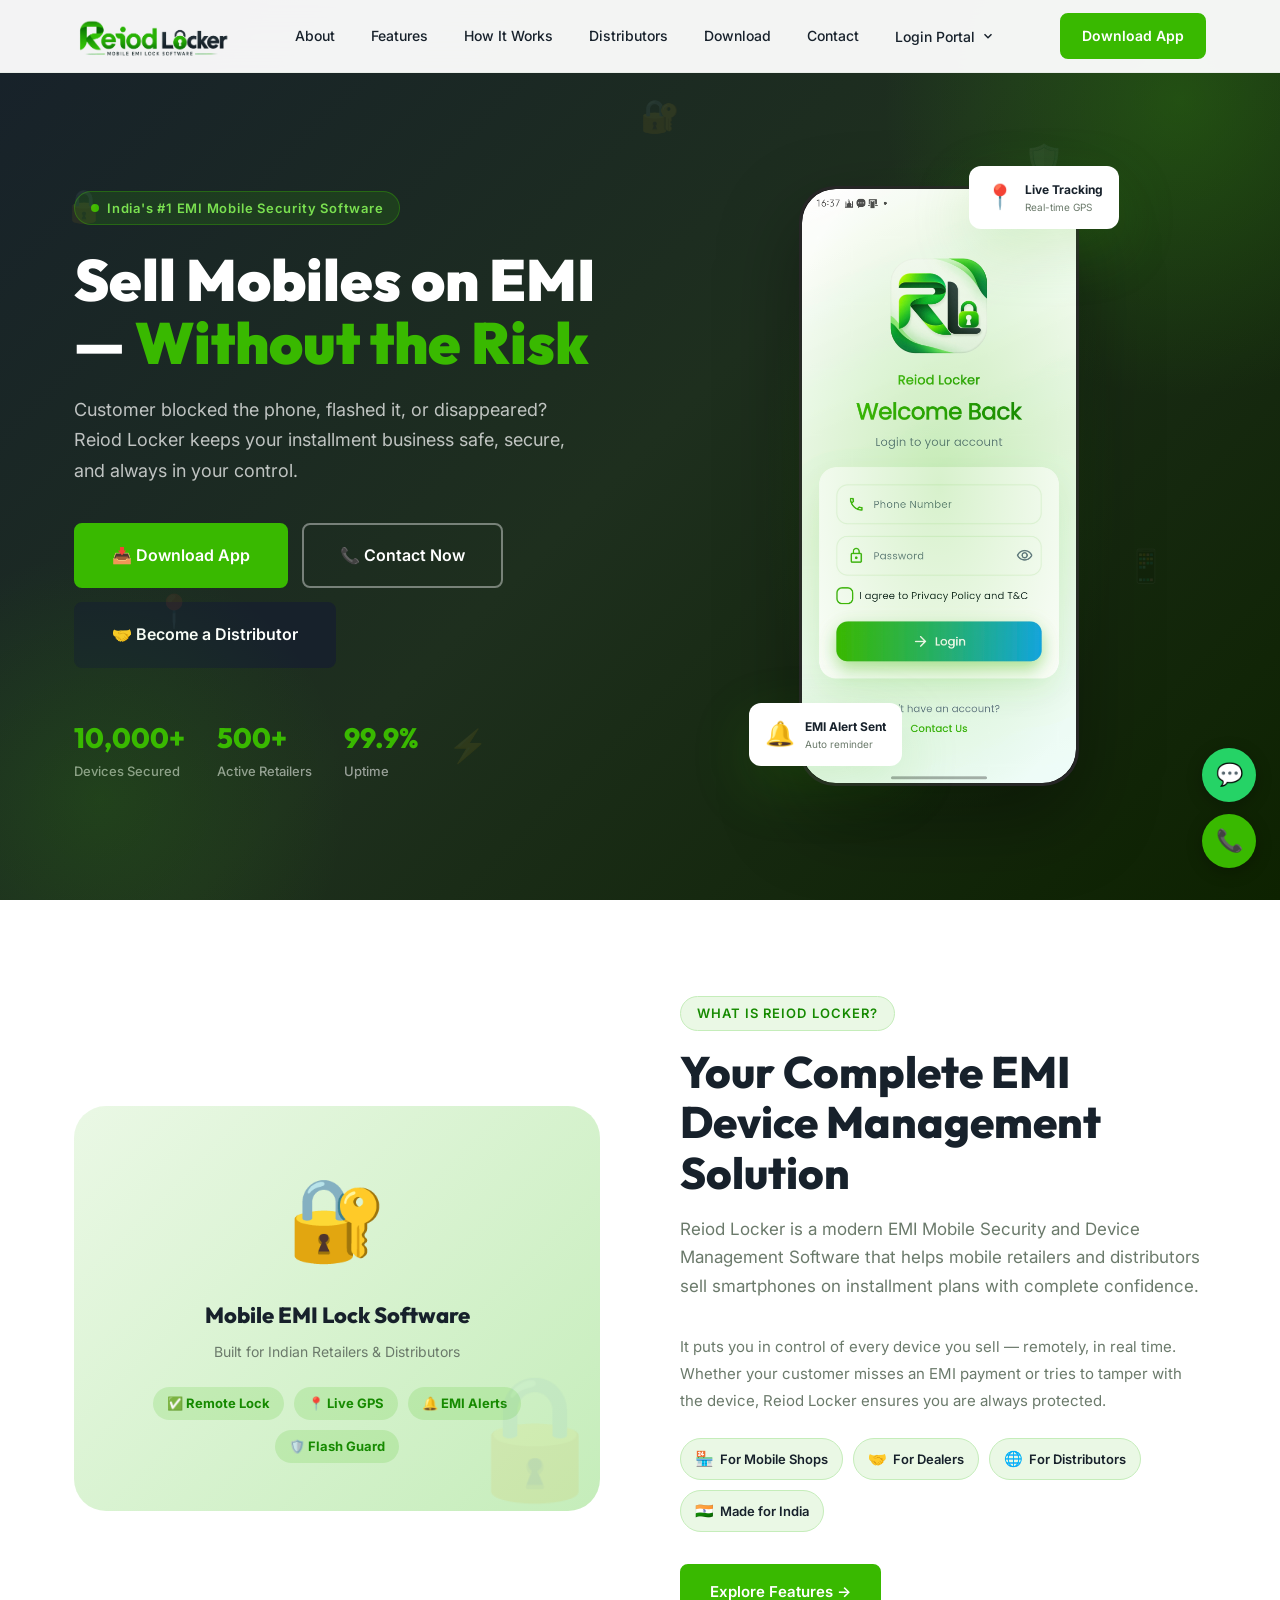
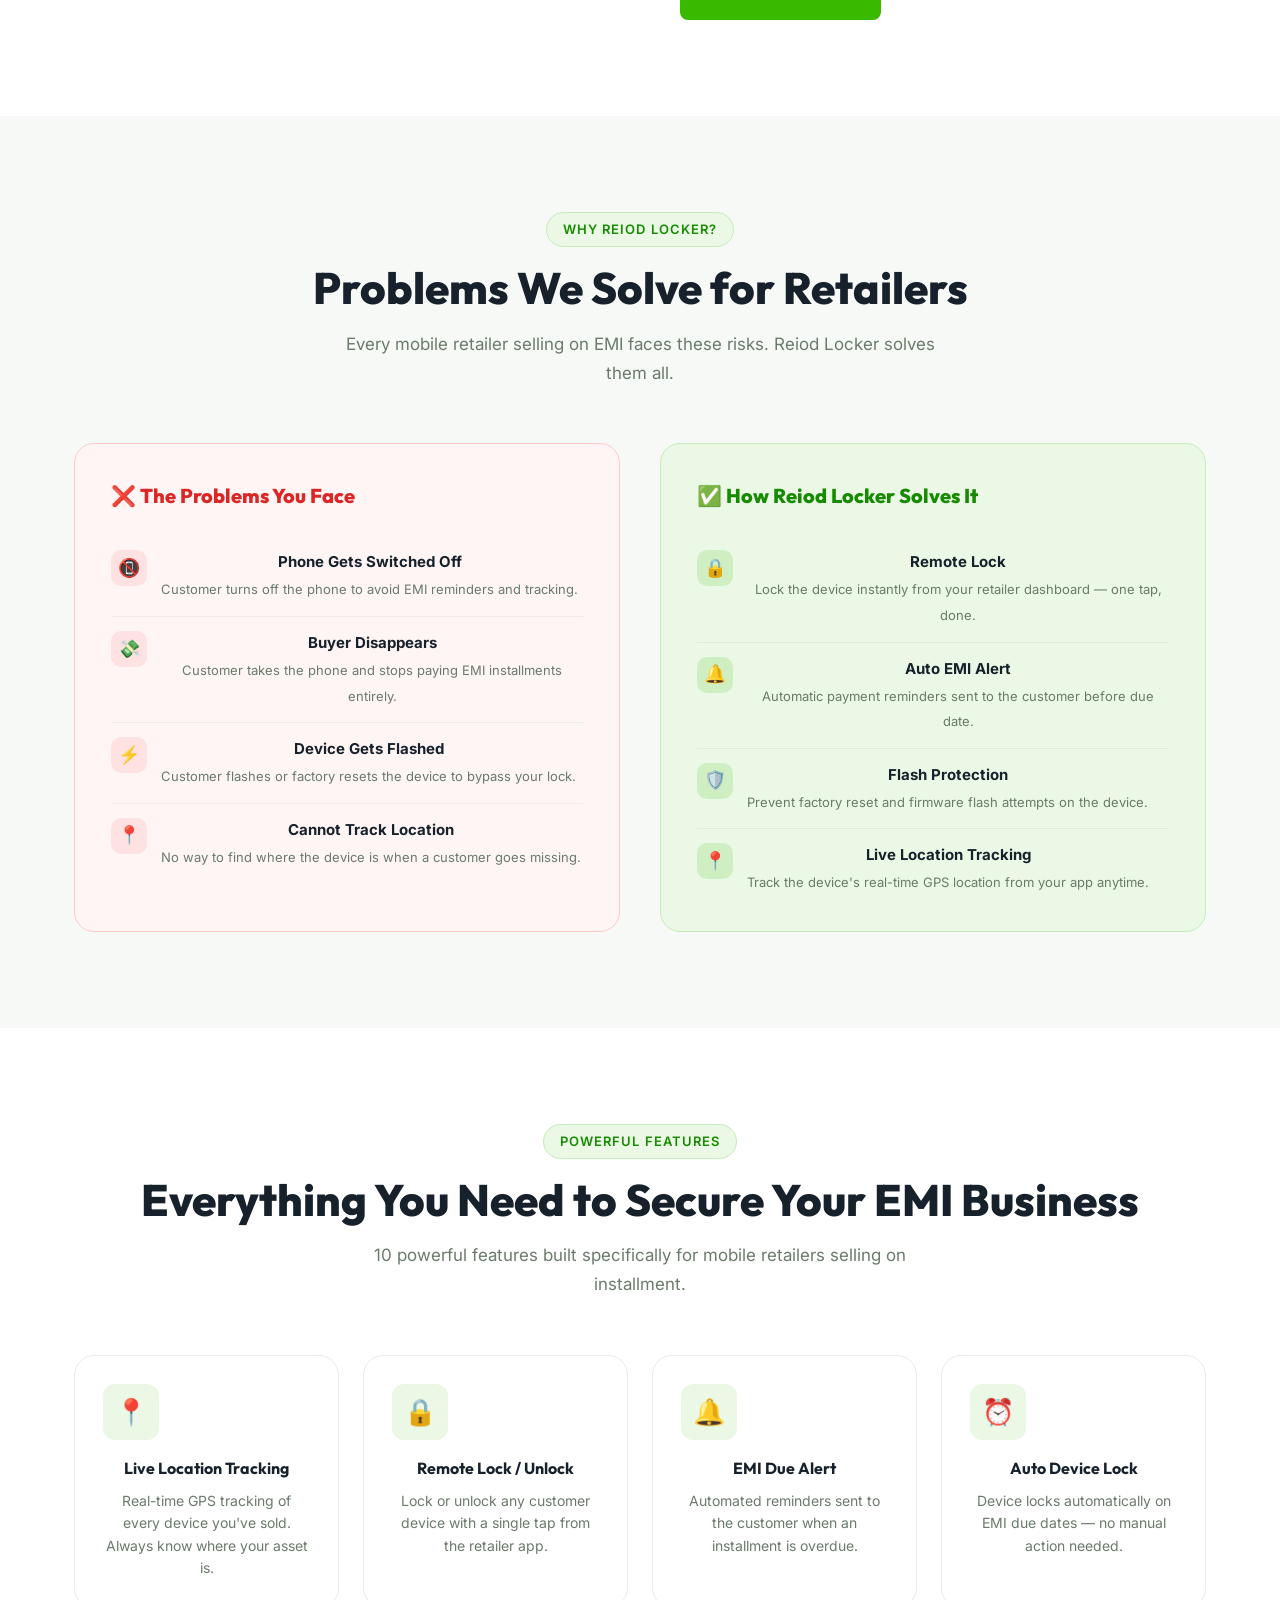
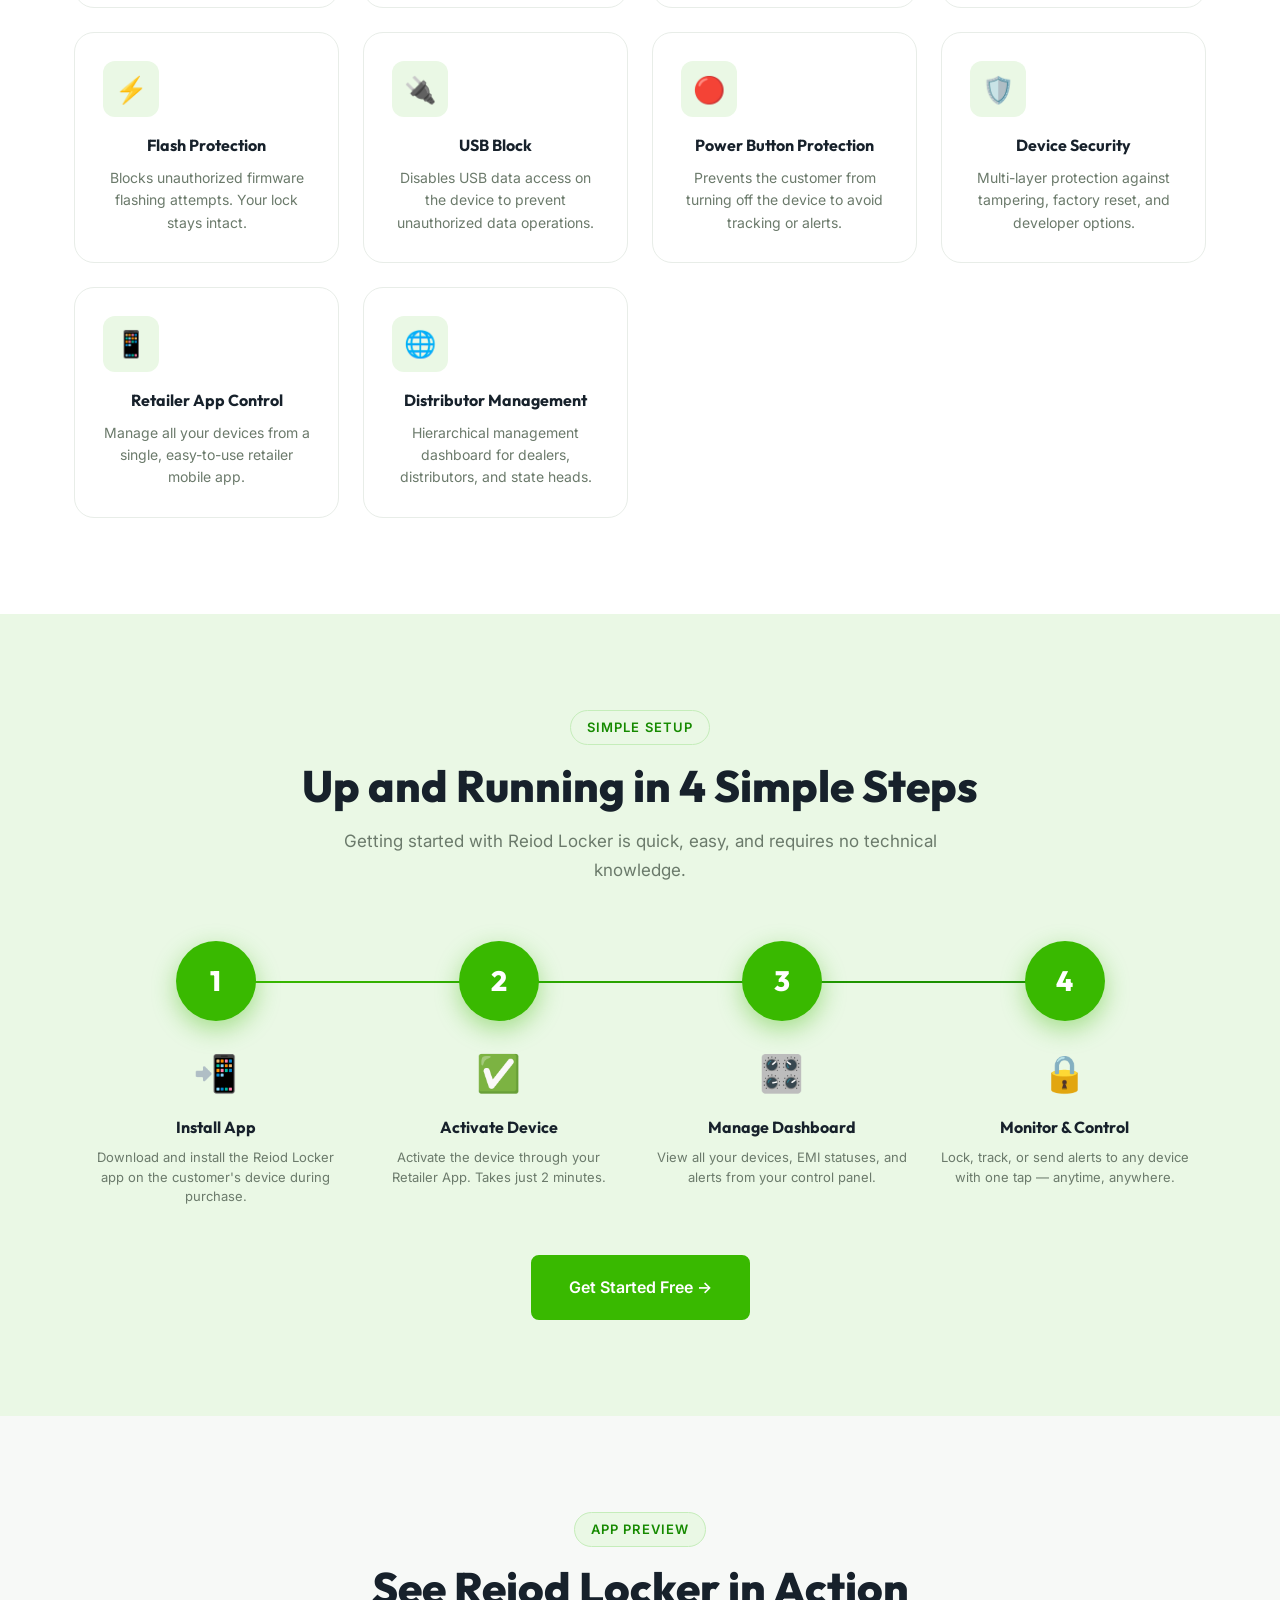
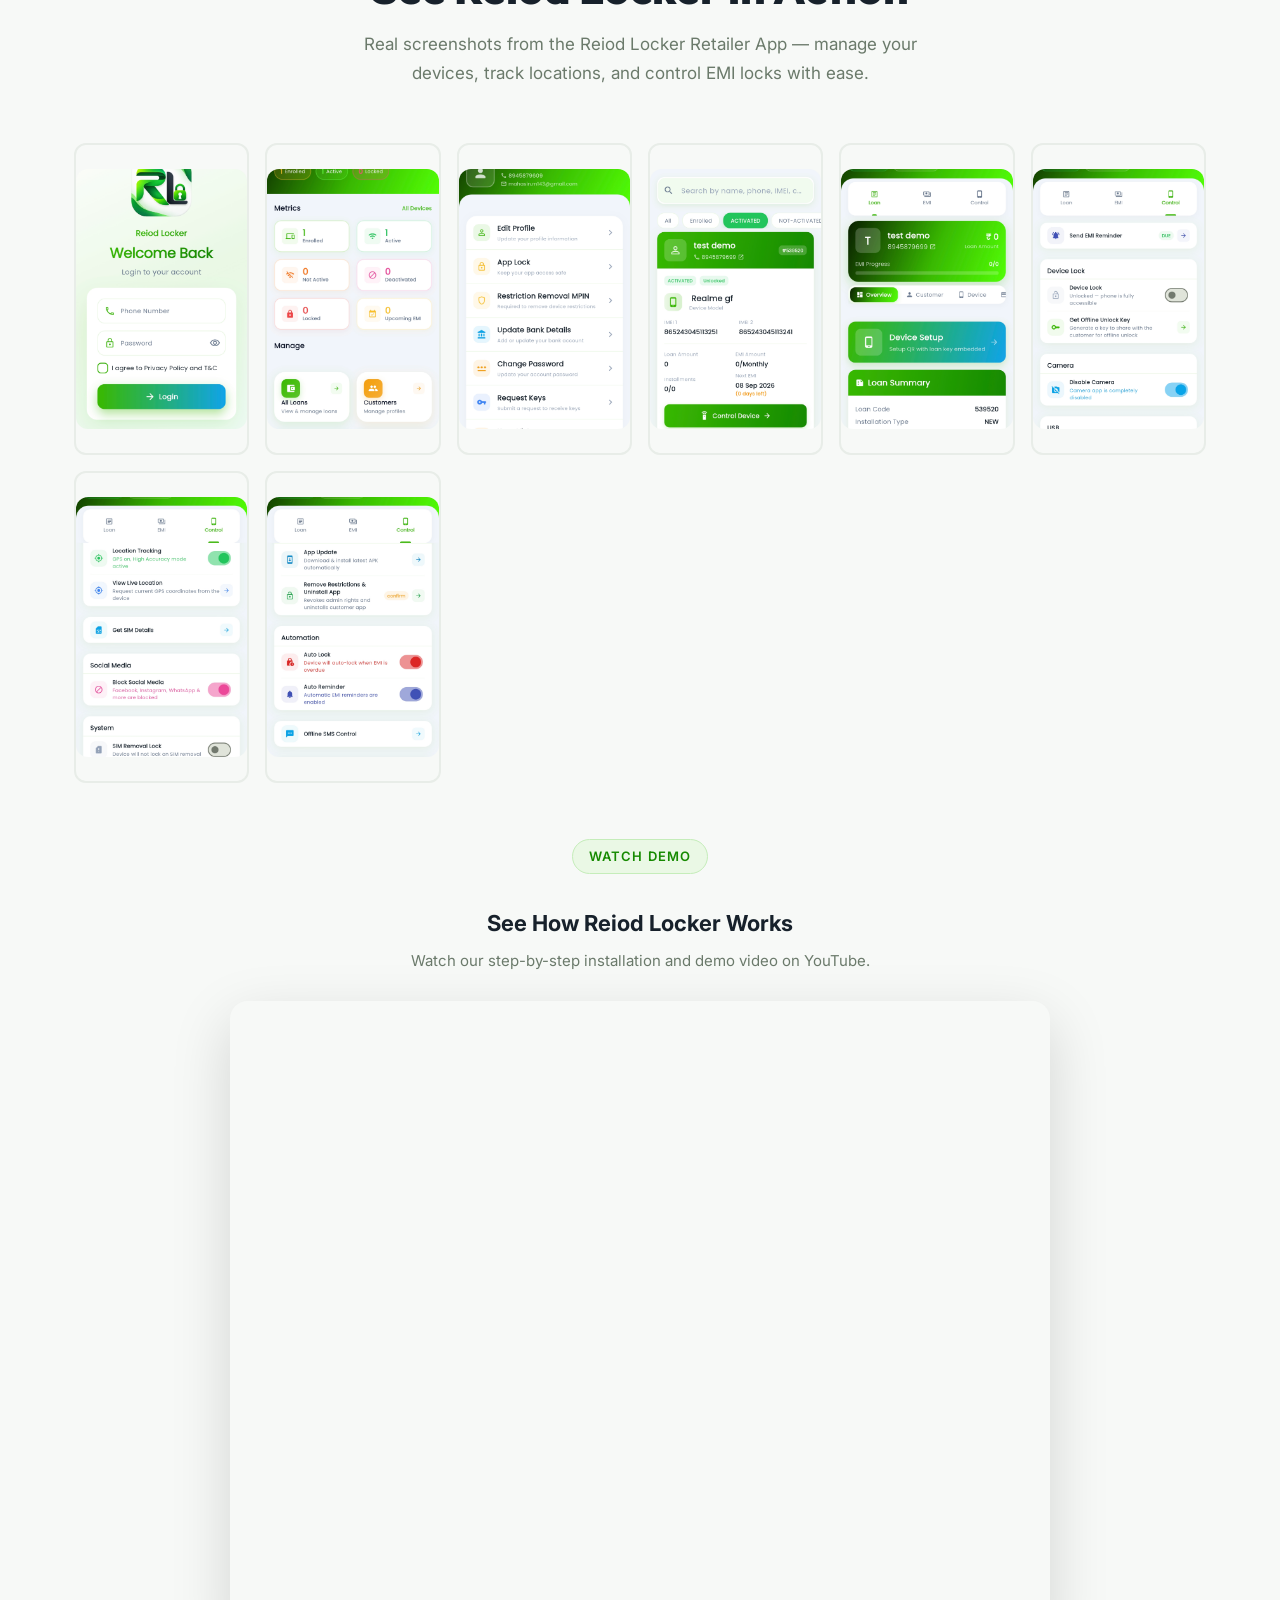
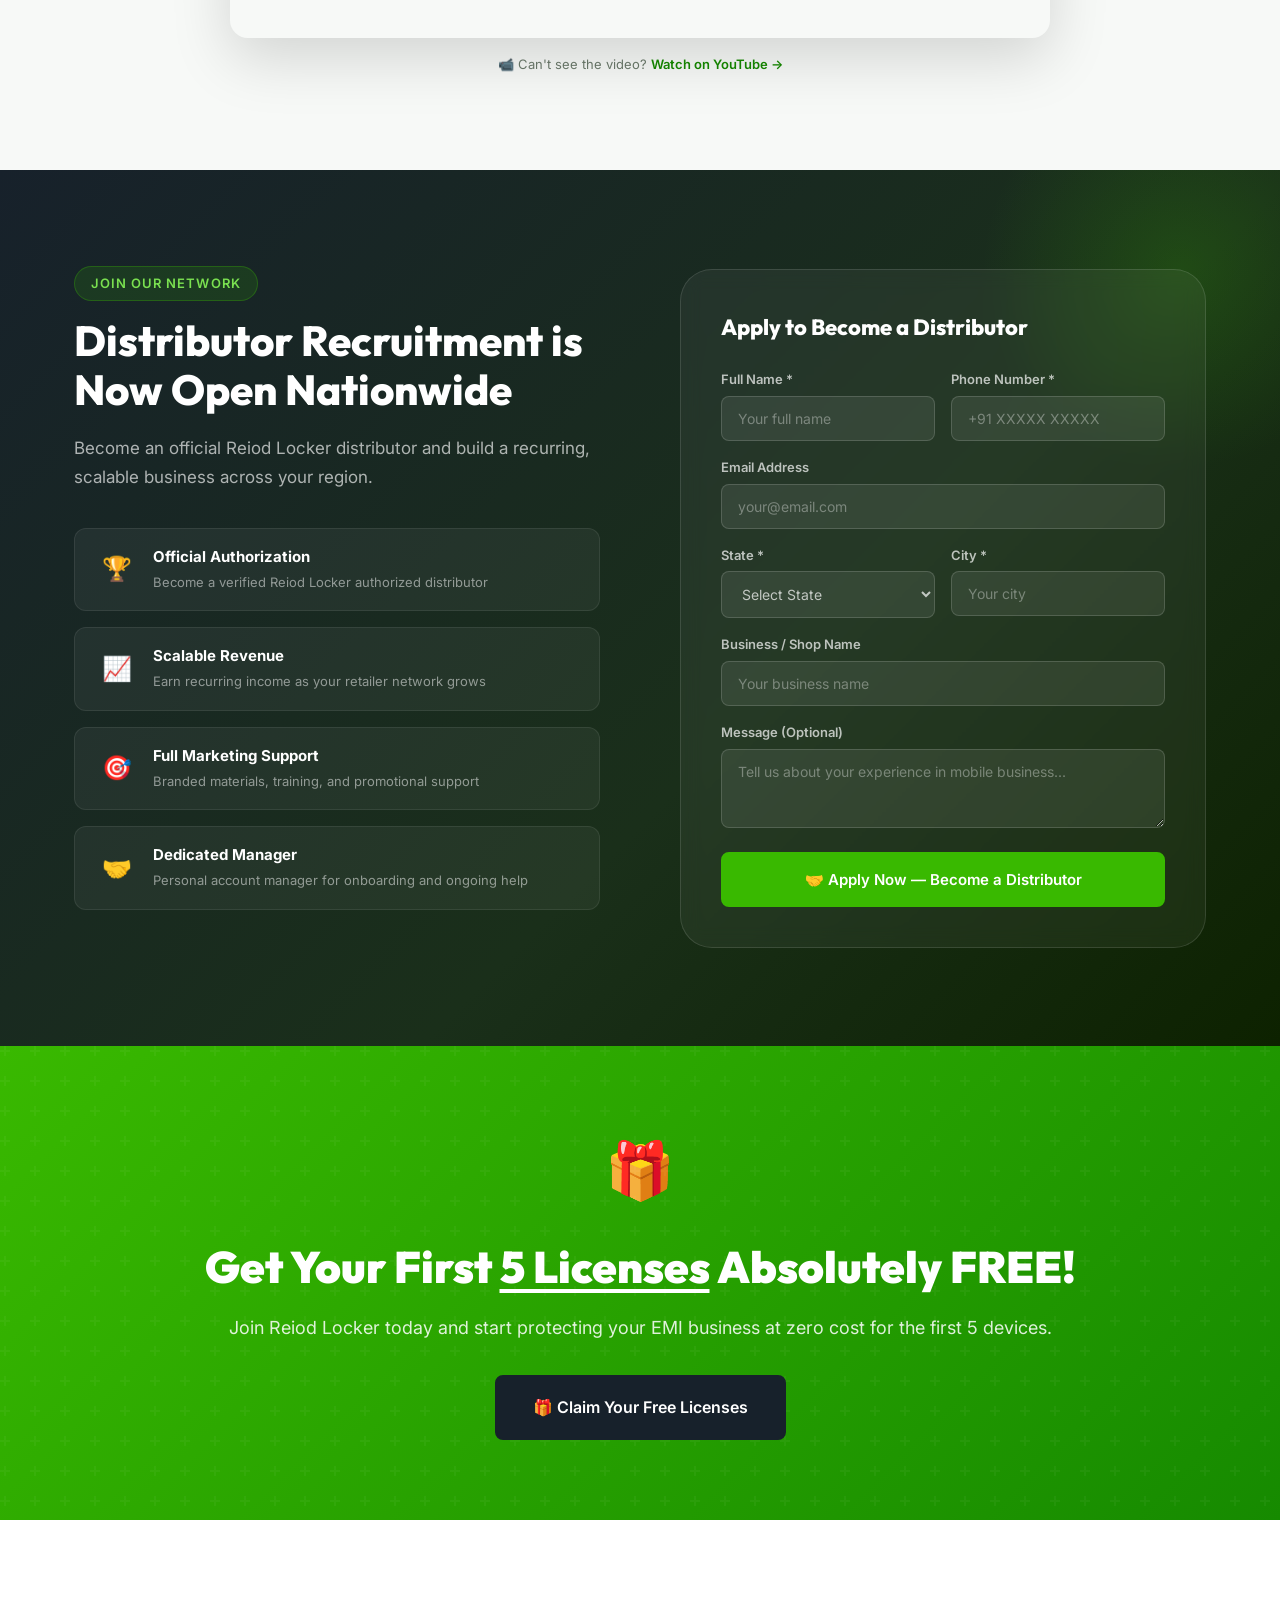
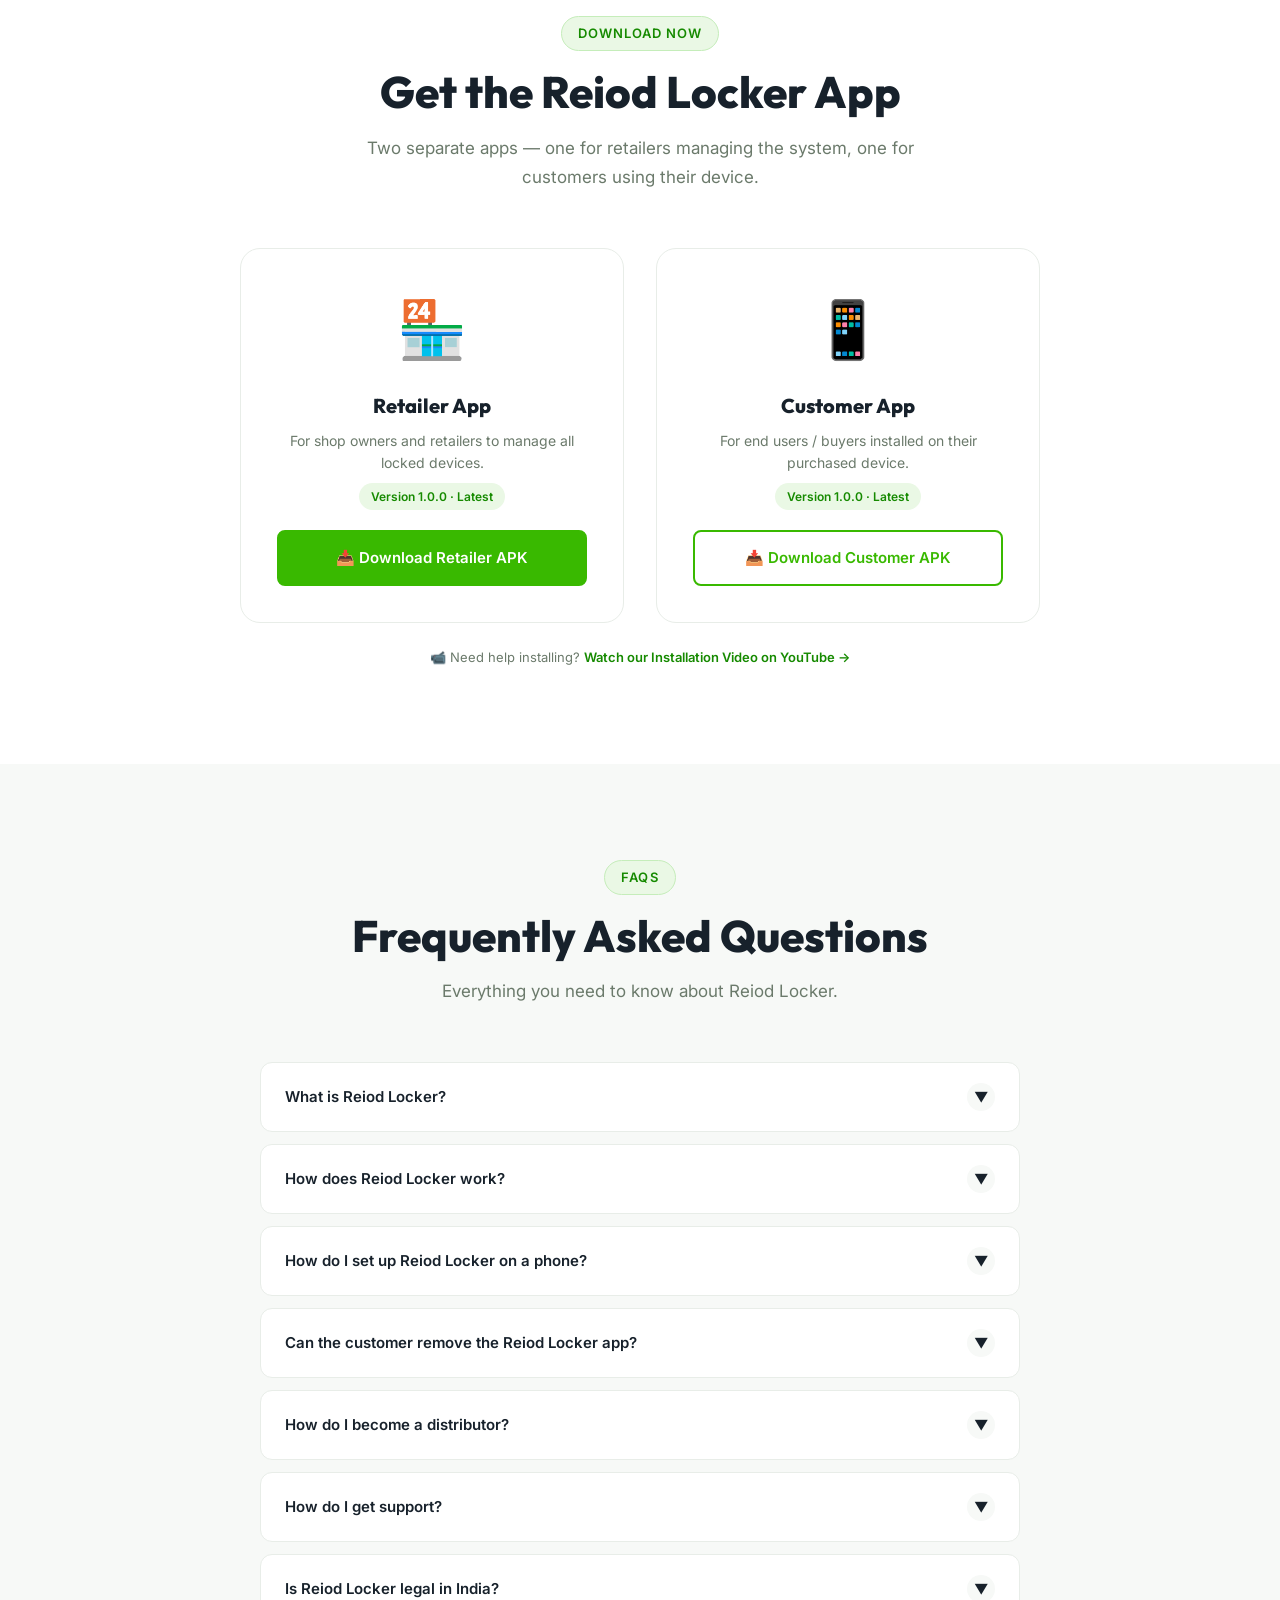
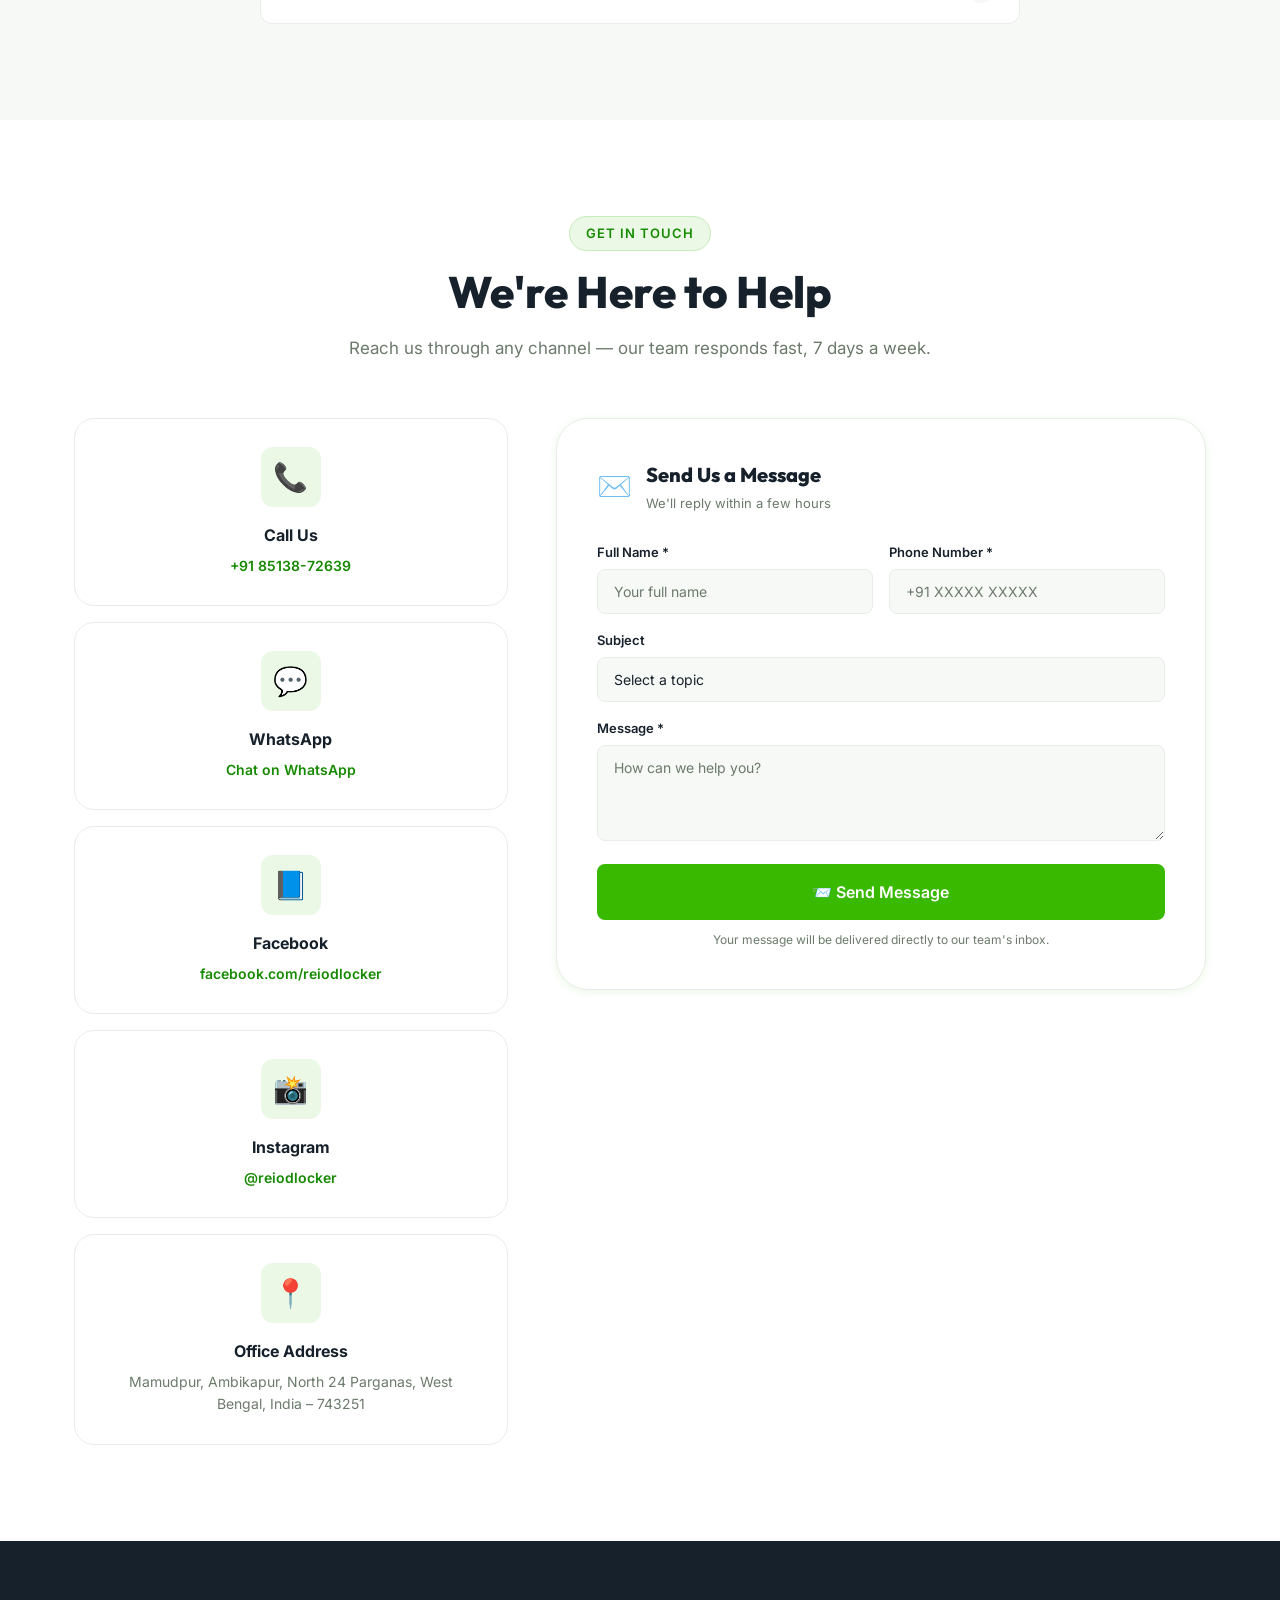
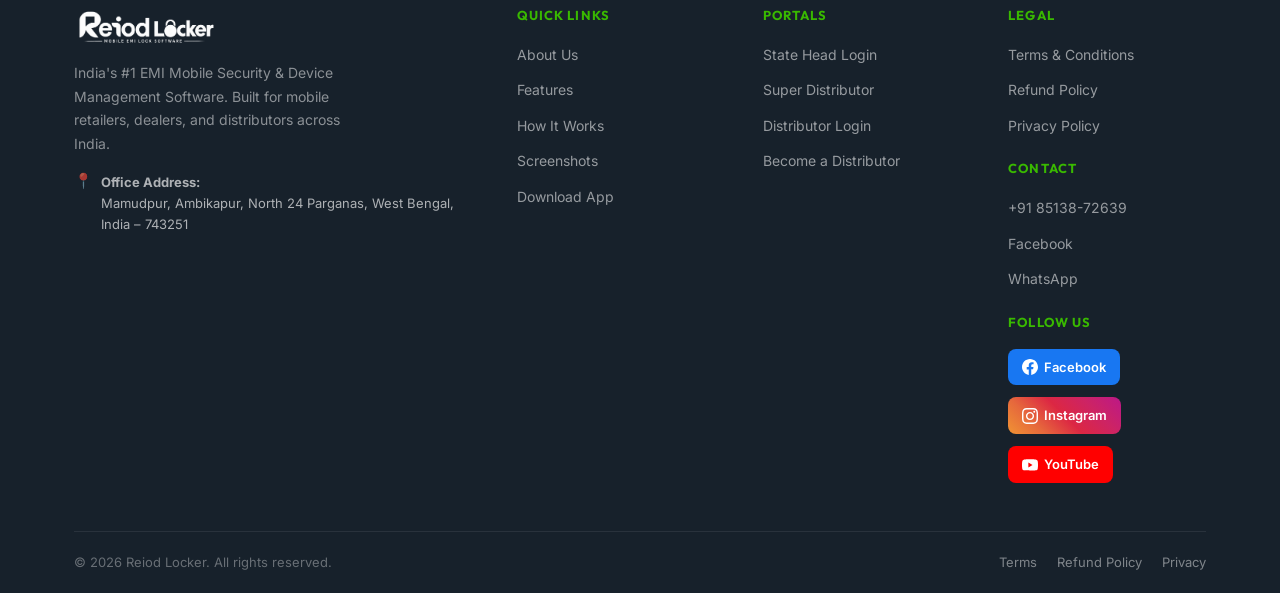
==== commit 0e62dabd: "Add office address to footer and contact sections" ====
--- a/index.html
+++ b/index.html
@@ -721,6 +721,13 @@
             <a href="https://www.instagram.com/reiodlocker" target="_blank" rel="noopener">@reiodlocker</a>
           </div>
         </div>
+        <div class="contact-card">
+          <div class="contact-card-icon">📍</div>
+          <div class="contact-card-title">Office Address</div>
+          <div class="contact-card-value">
+            Mamudpur, Ambikapur, North 24 Parganas, West Bengal, India – 743251
+          </div>
+        </div>
       </div>
       <!-- Contact Form -->
       <div class="contact-form-wrap">
@@ -784,7 +791,13 @@
     <div class="footer-grid">
       <div class="footer-brand">
         <img src="assets/logo.png" alt="Reiod Locker" />
-        <p>India's #1 EMI Mobile Security & Device Management Software. Built for mobile retailers, dealers, and distributors across India.</p>
+        <p>India's #1 EMI Mobile Security &amp; Device Management Software. Built for mobile retailers, dealers, and distributors across India.</p>
+        <div class="footer-address" style="margin-top:16px;font-size:13px;line-height:1.6;color:rgba(255,255,255,0.65);">
+          <div style="display:flex;gap:8px;align-items:flex-start;">
+            <span style="font-size:15px;line-height:1.2;">📍</span>
+            <span><strong>Office Address:</strong><br />Mamudpur, Ambikapur, North 24 Parganas, West Bengal, India – 743251</span>
+          </div>
+        </div>
       </div>
       <div class="footer-col">
         <div class="footer-col-title">Quick Links</div>
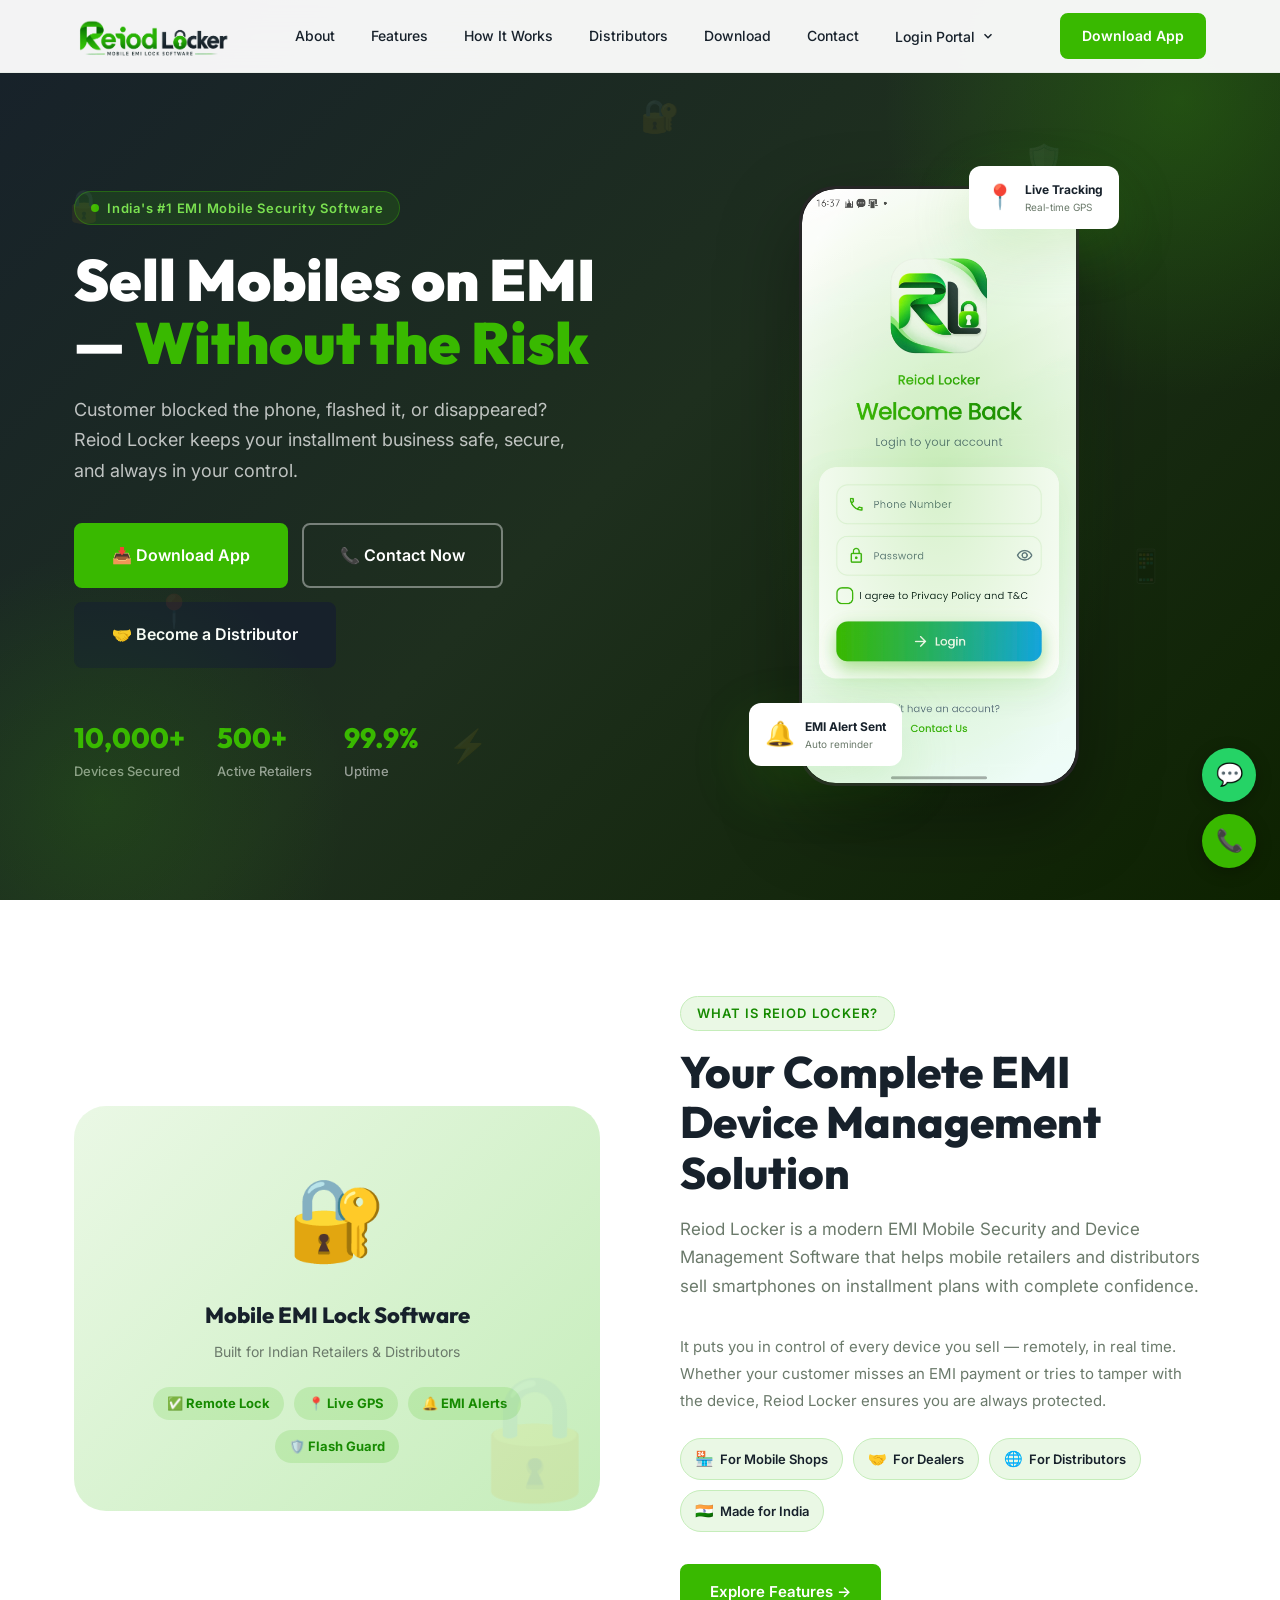
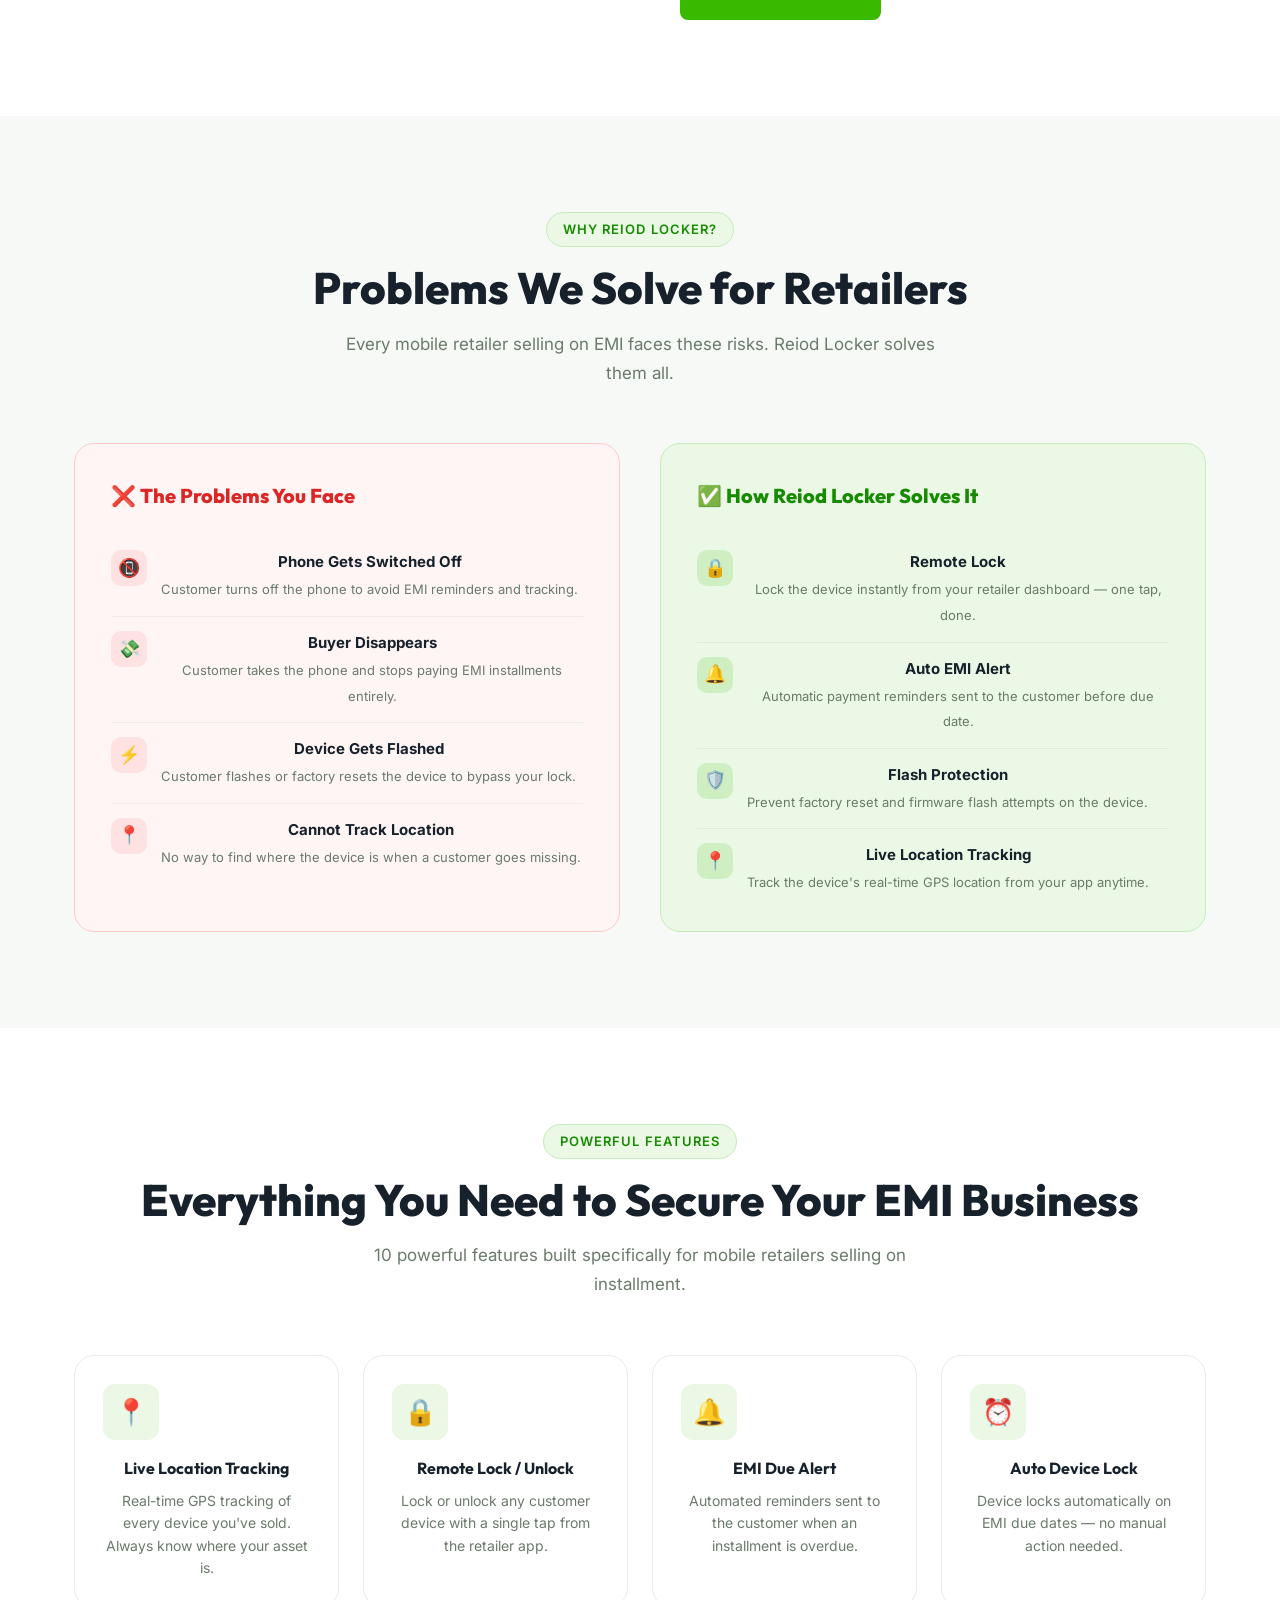
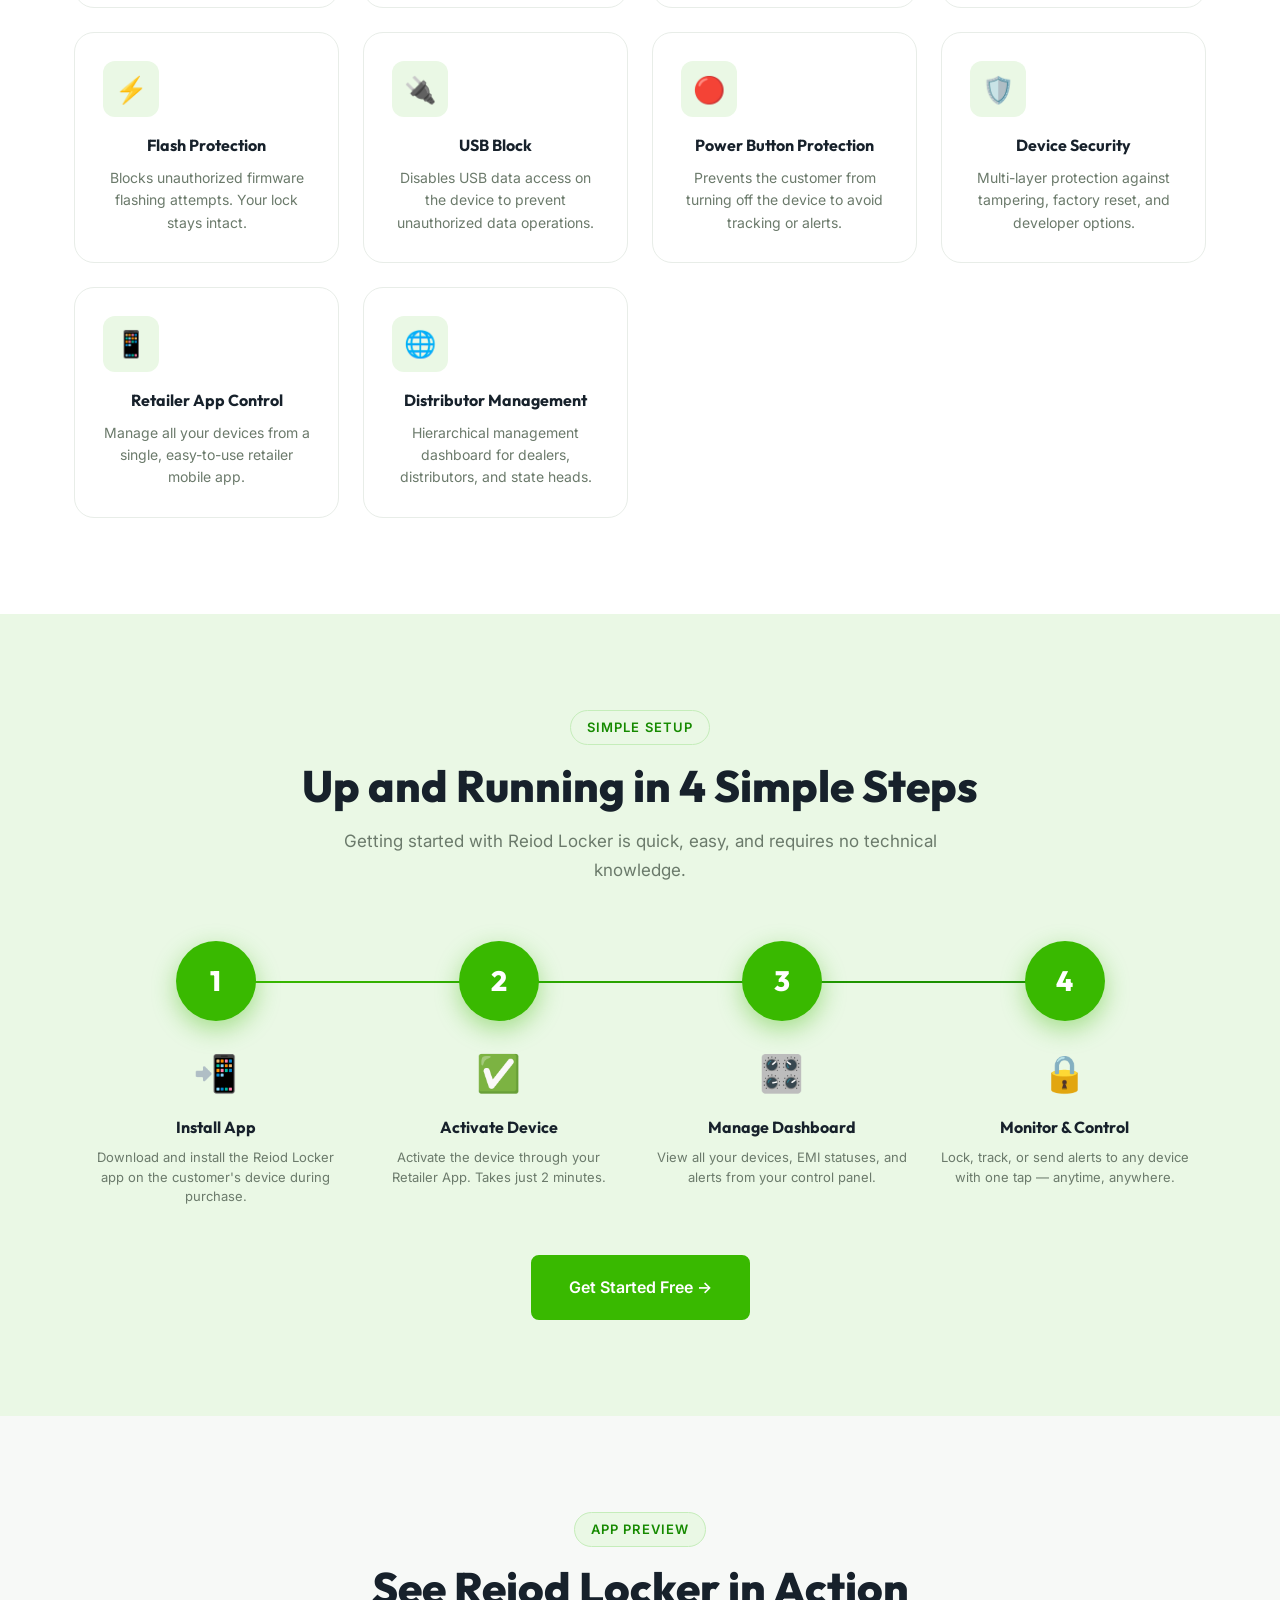
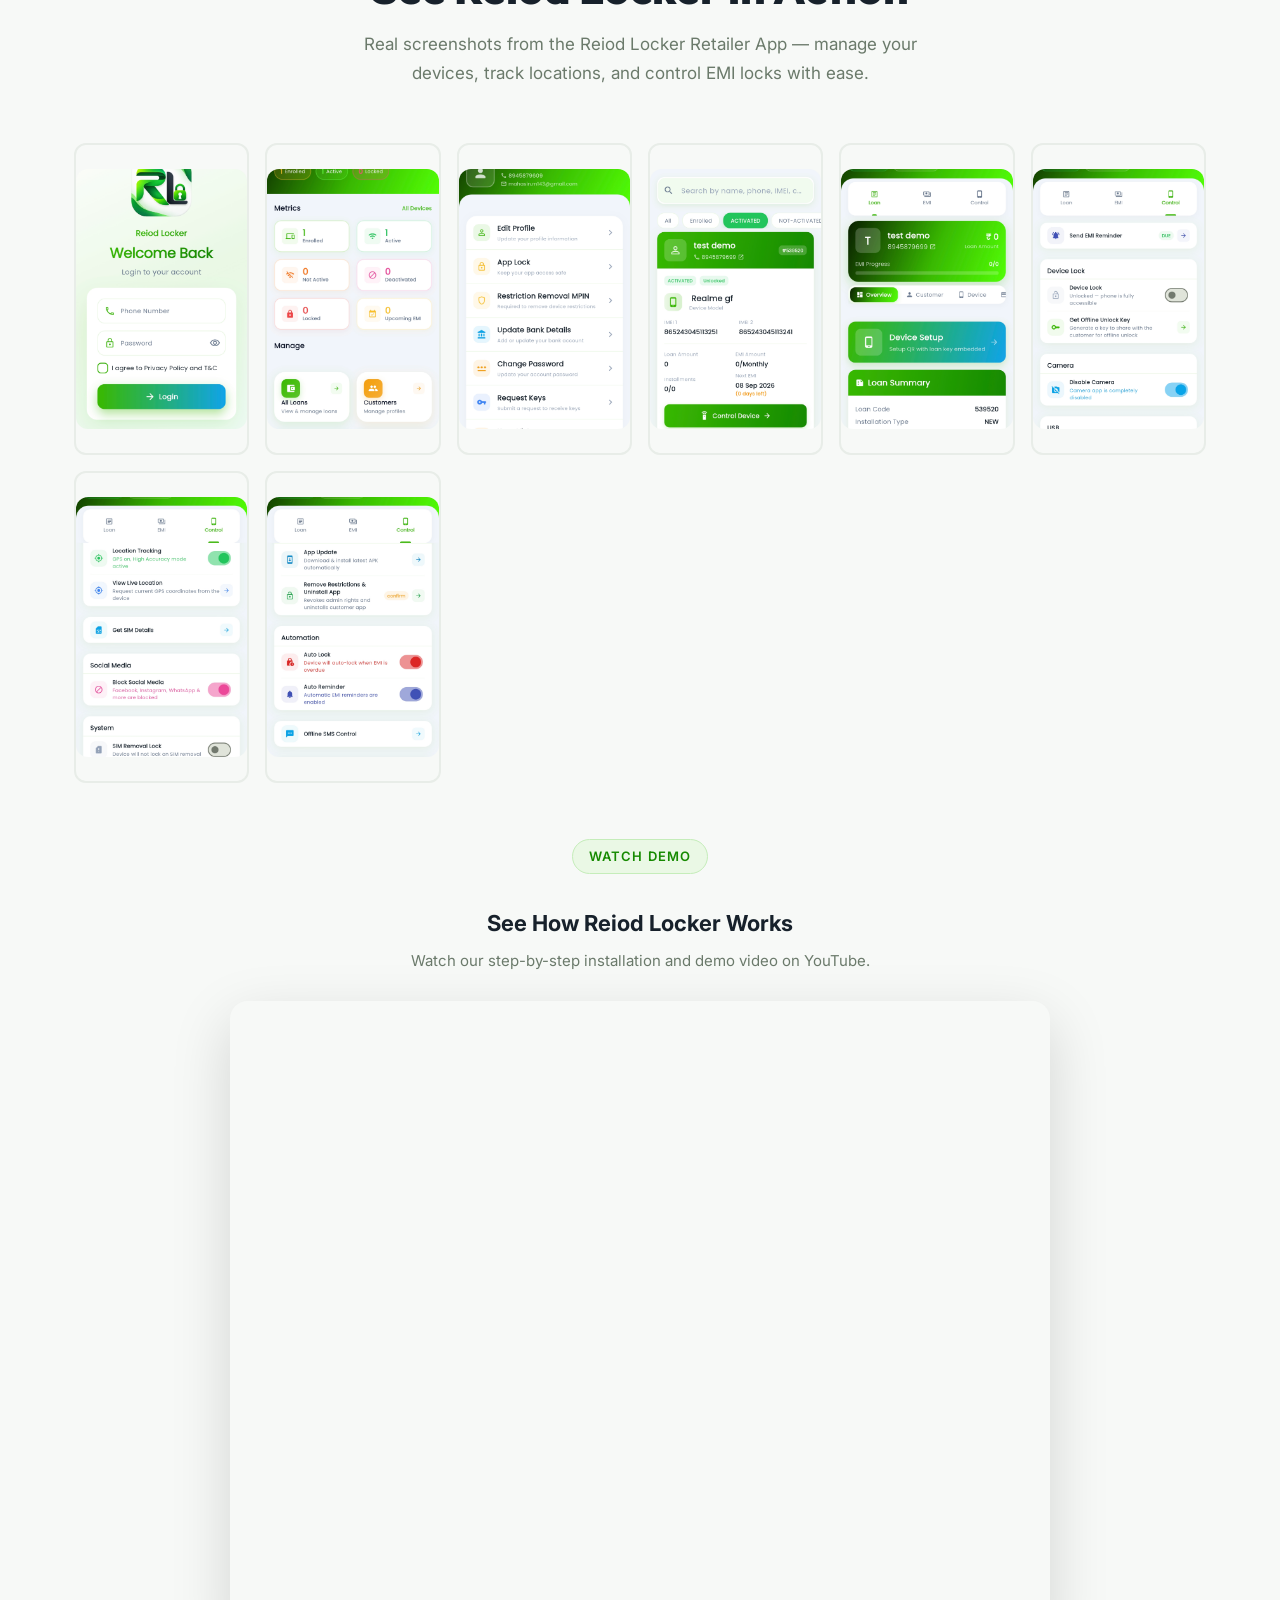
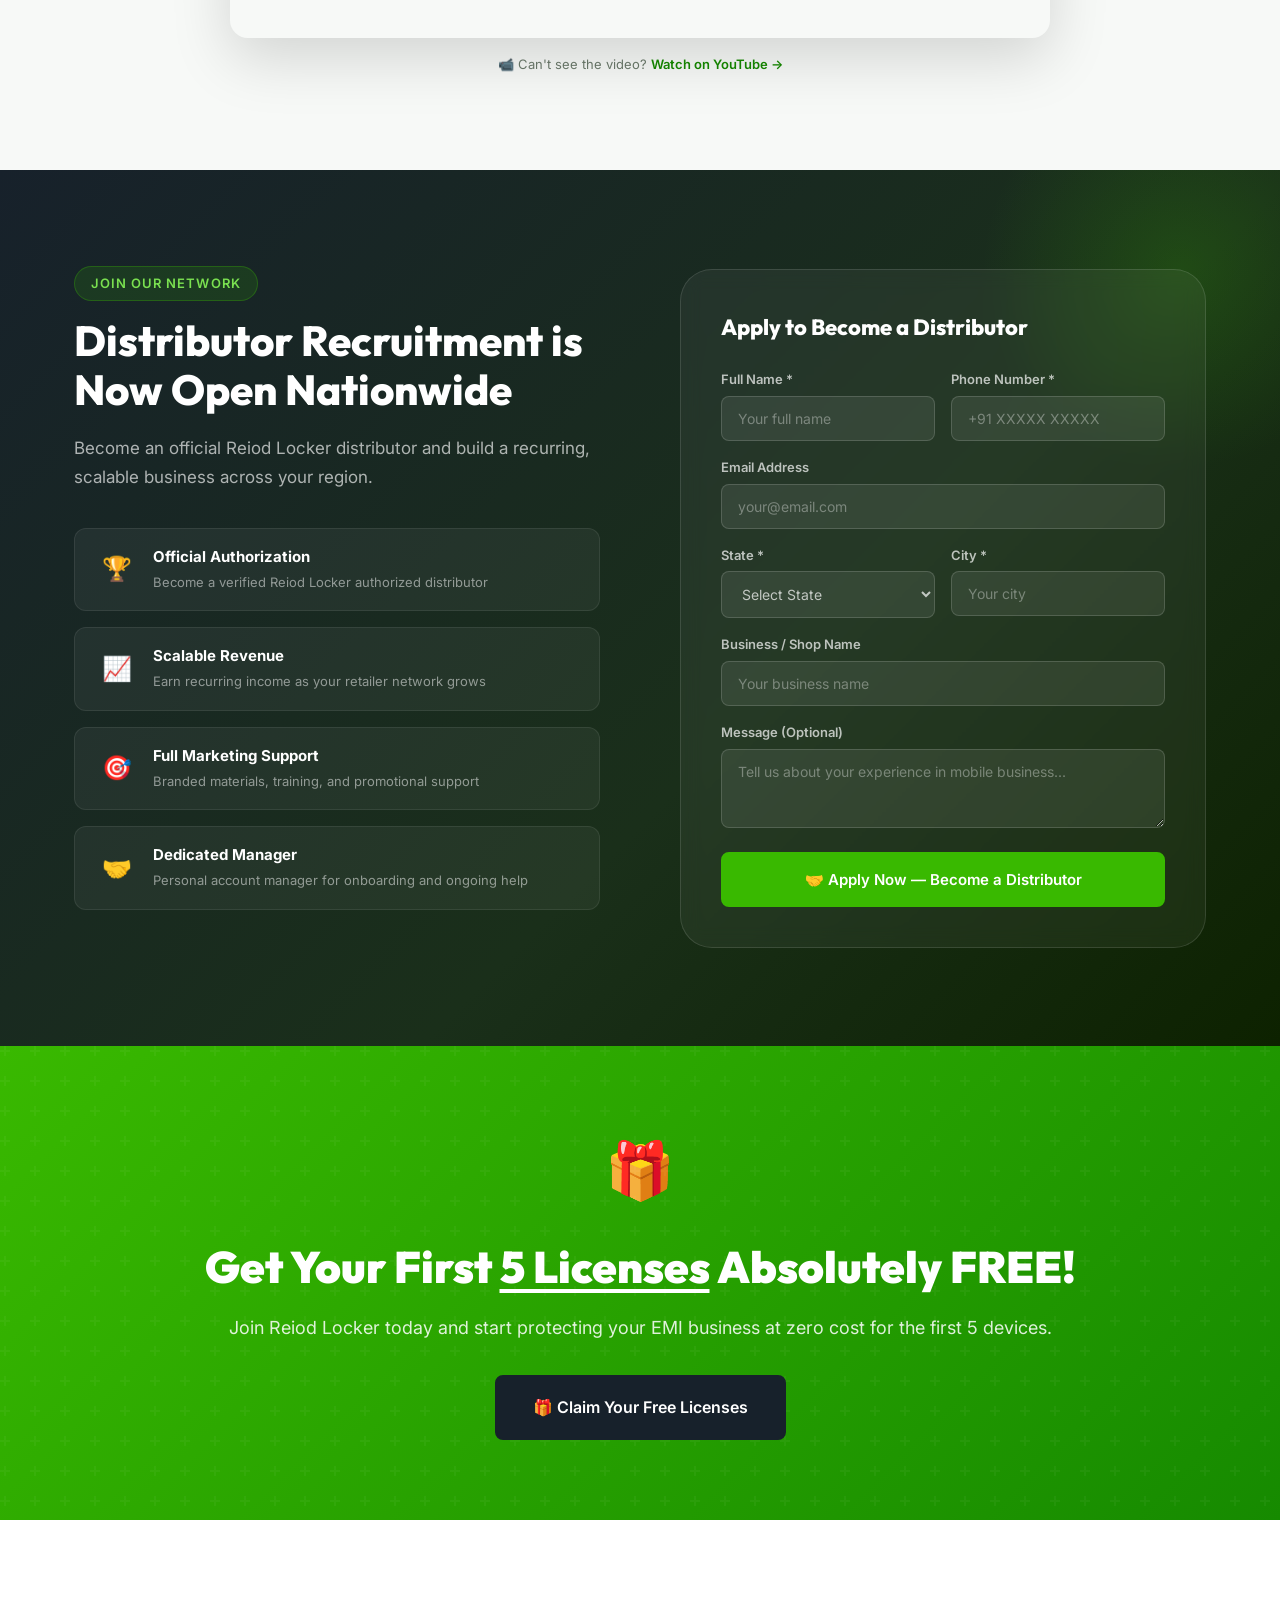
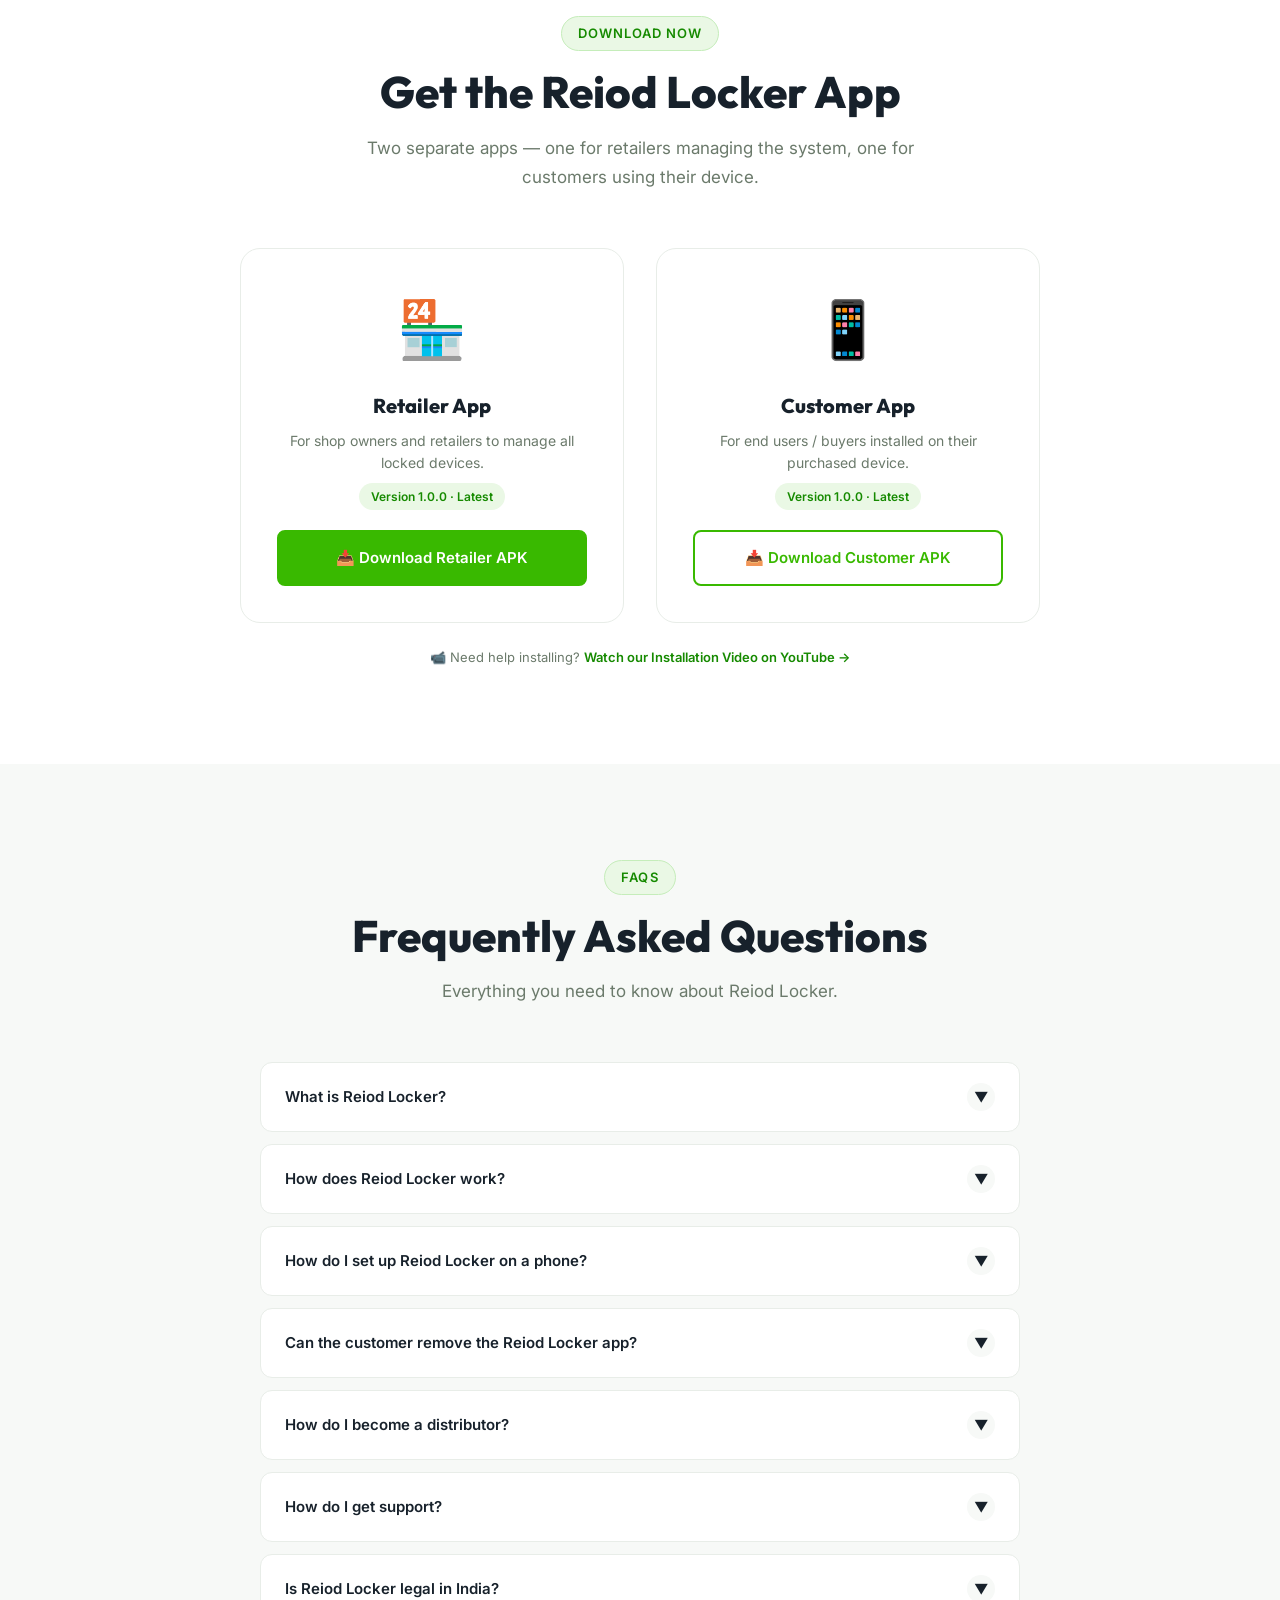
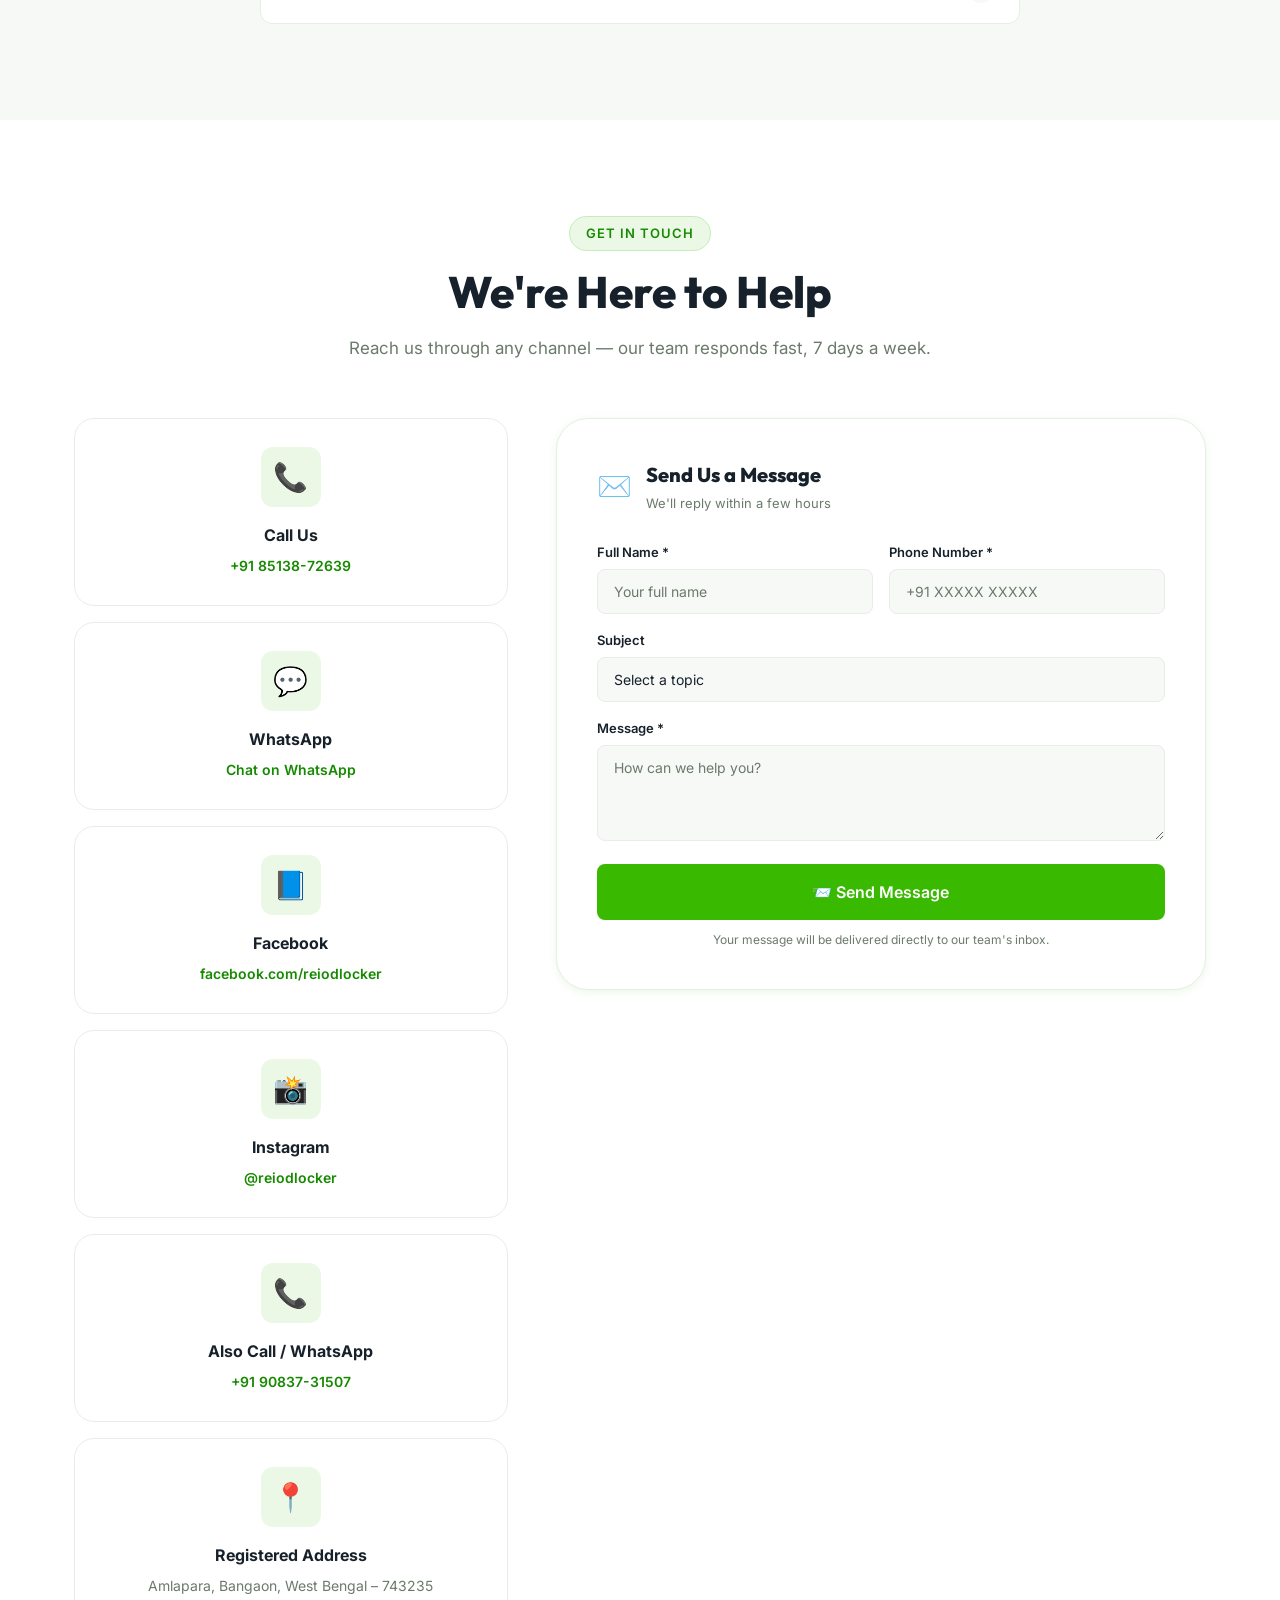
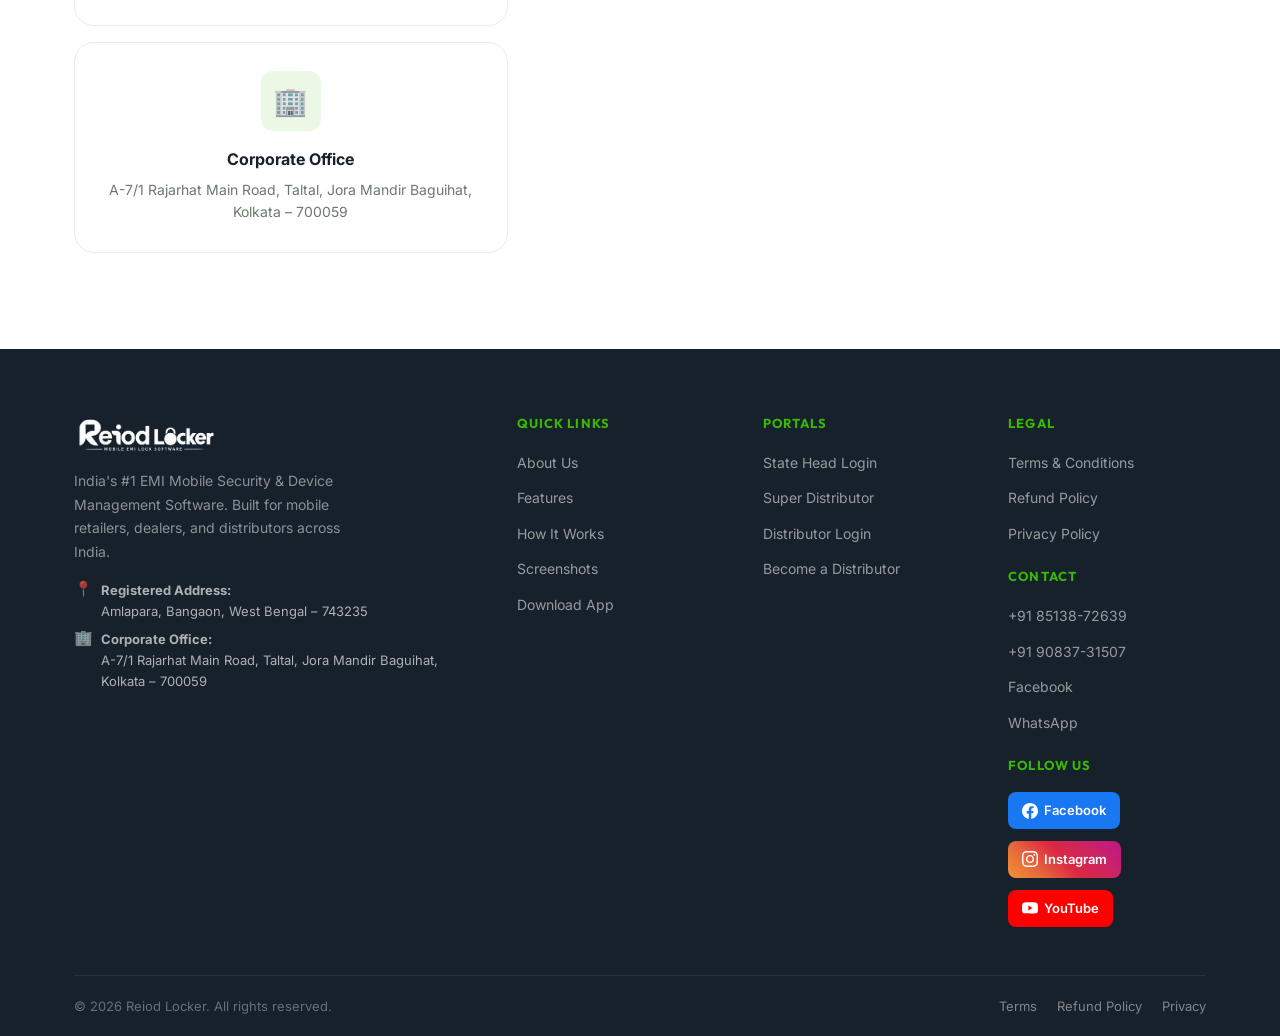
==== commit 06fe72f7: "Update address and add mobile number 9083731507" ====
--- a/index.html
+++ b/index.html
@@ -722,10 +722,24 @@
           </div>
         </div>
         <div class="contact-card">
+          <div class="contact-card-icon">📞</div>
+          <div class="contact-card-title">Also Call / WhatsApp</div>
+          <div class="contact-card-value">
+            <a href="tel:9083731507">+91 90837-31507</a>
+          </div>
+        </div>
+        <div class="contact-card">
           <div class="contact-card-icon">📍</div>
-          <div class="contact-card-title">Office Address</div>
+          <div class="contact-card-title">Registered Address</div>
           <div class="contact-card-value">
-            Mamudpur, Ambikapur, North 24 Parganas, West Bengal, India – 743251
+            Amlapara, Bangaon, West Bengal – 743235
+          </div>
+        </div>
+        <div class="contact-card">
+          <div class="contact-card-icon">🏢</div>
+          <div class="contact-card-title">Corporate Office</div>
+          <div class="contact-card-value">
+            A-7/1 Rajarhat Main Road, Taltal, Jora Mandir Baguihat, Kolkata – 700059
           </div>
         </div>
       </div>
@@ -793,9 +807,13 @@
         <img src="assets/logo.png" alt="Reiod Locker" />
         <p>India's #1 EMI Mobile Security &amp; Device Management Software. Built for mobile retailers, dealers, and distributors across India.</p>
         <div class="footer-address" style="margin-top:16px;font-size:13px;line-height:1.6;color:rgba(255,255,255,0.65);">
+          <div style="display:flex;gap:8px;align-items:flex-start;margin-bottom:8px;">
+            <span style="font-size:15px;line-height:1.2;">📍</span>
+            <span><strong>Registered Address:</strong><br />Amlapara, Bangaon, West Bengal – 743235</span>
+          </div>
           <div style="display:flex;gap:8px;align-items:flex-start;">
-            <span style="font-size:15px;line-height:1.2;">📍</span>
-            <span><strong>Office Address:</strong><br />Mamudpur, Ambikapur, North 24 Parganas, West Bengal, India – 743251</span>
+            <span style="font-size:15px;line-height:1.2;">🏢</span>
+            <span><strong>Corporate Office:</strong><br />A-7/1 Rajarhat Main Road, Taltal, Jora Mandir Baguihat, Kolkata – 700059</span>
           </div>
         </div>
       </div>
@@ -828,6 +846,7 @@
         <div class="footer-col-title" style="margin-top:20px;">Contact</div>
         <ul>
           <li><a href="tel:8513872639">+91 85138-72639</a></li>
+          <li><a href="tel:9083731507">+91 90837-31507</a></li>
           <li><a href="https://www.facebook.com/reiodlocker" target="_blank">Facebook</a></li>
           <li><a href="https://wa.me/918513872639" target="_blank">WhatsApp</a></li>
         </ul>
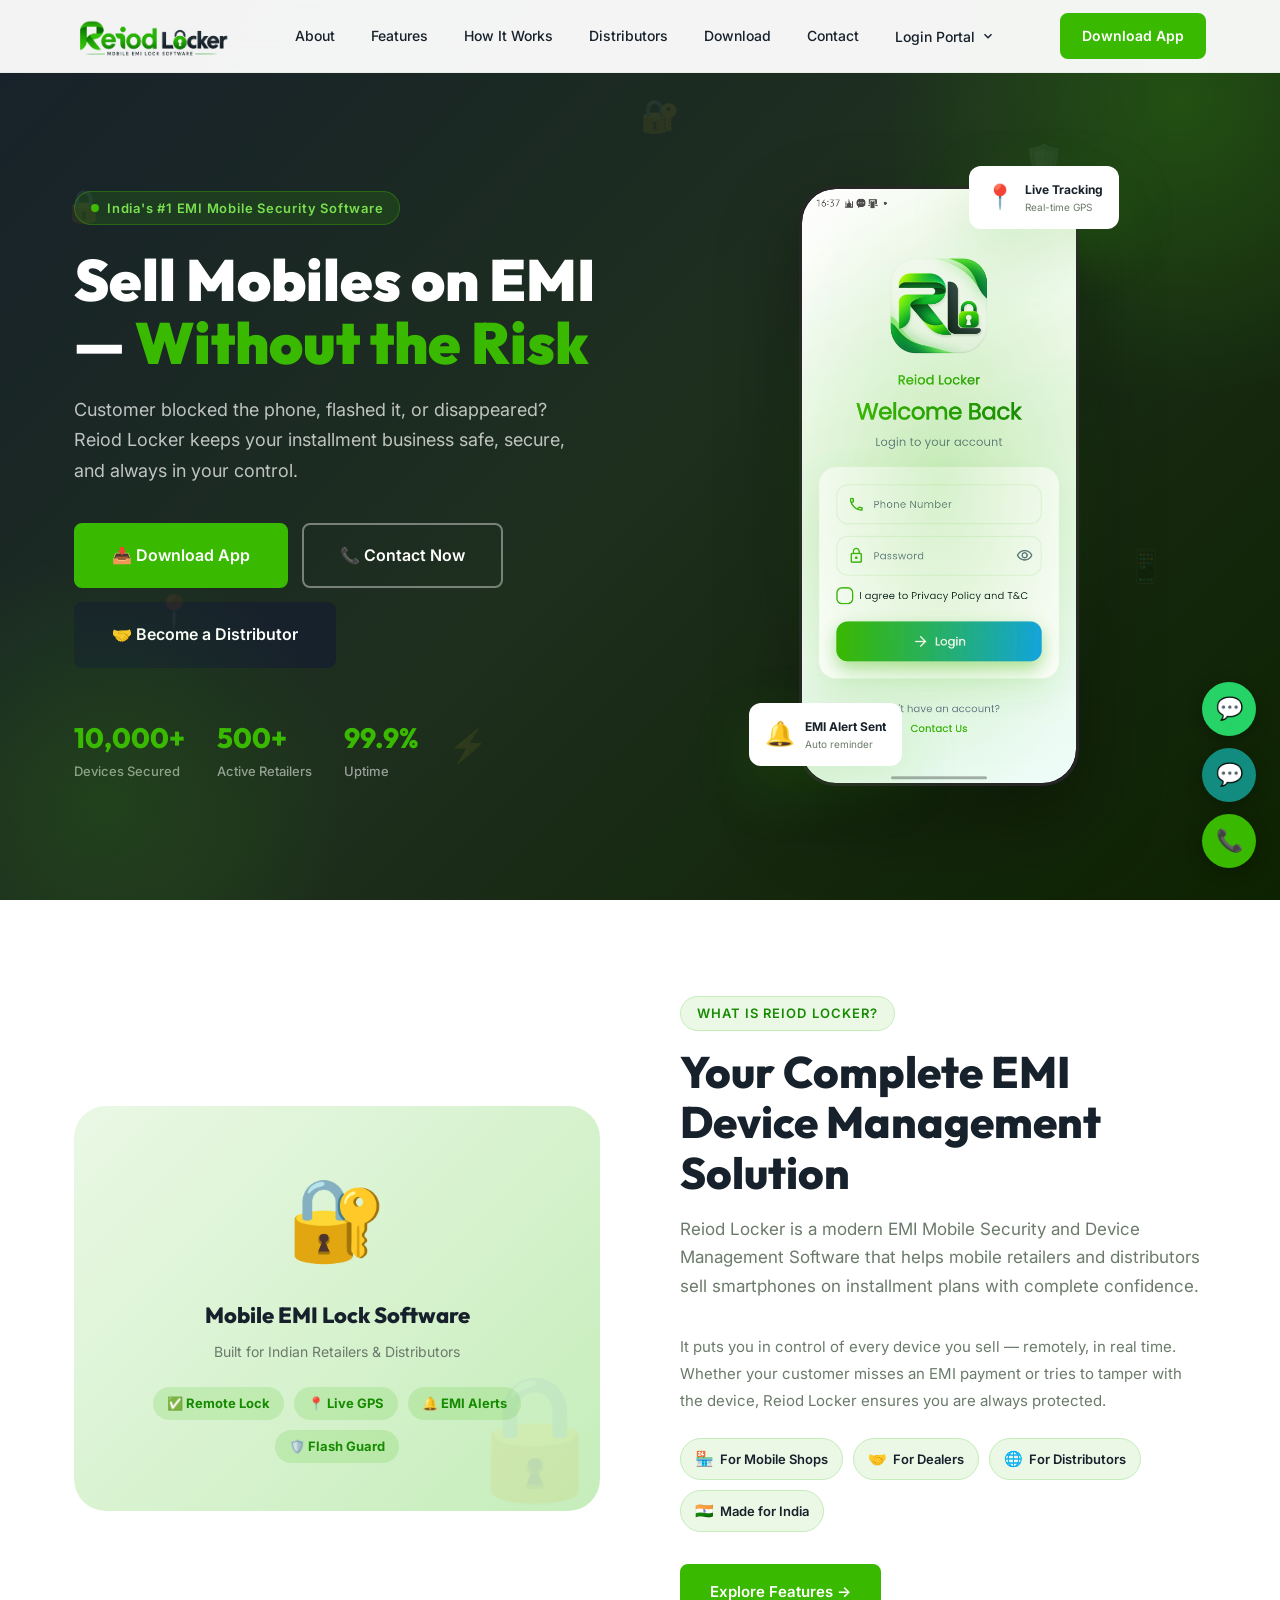
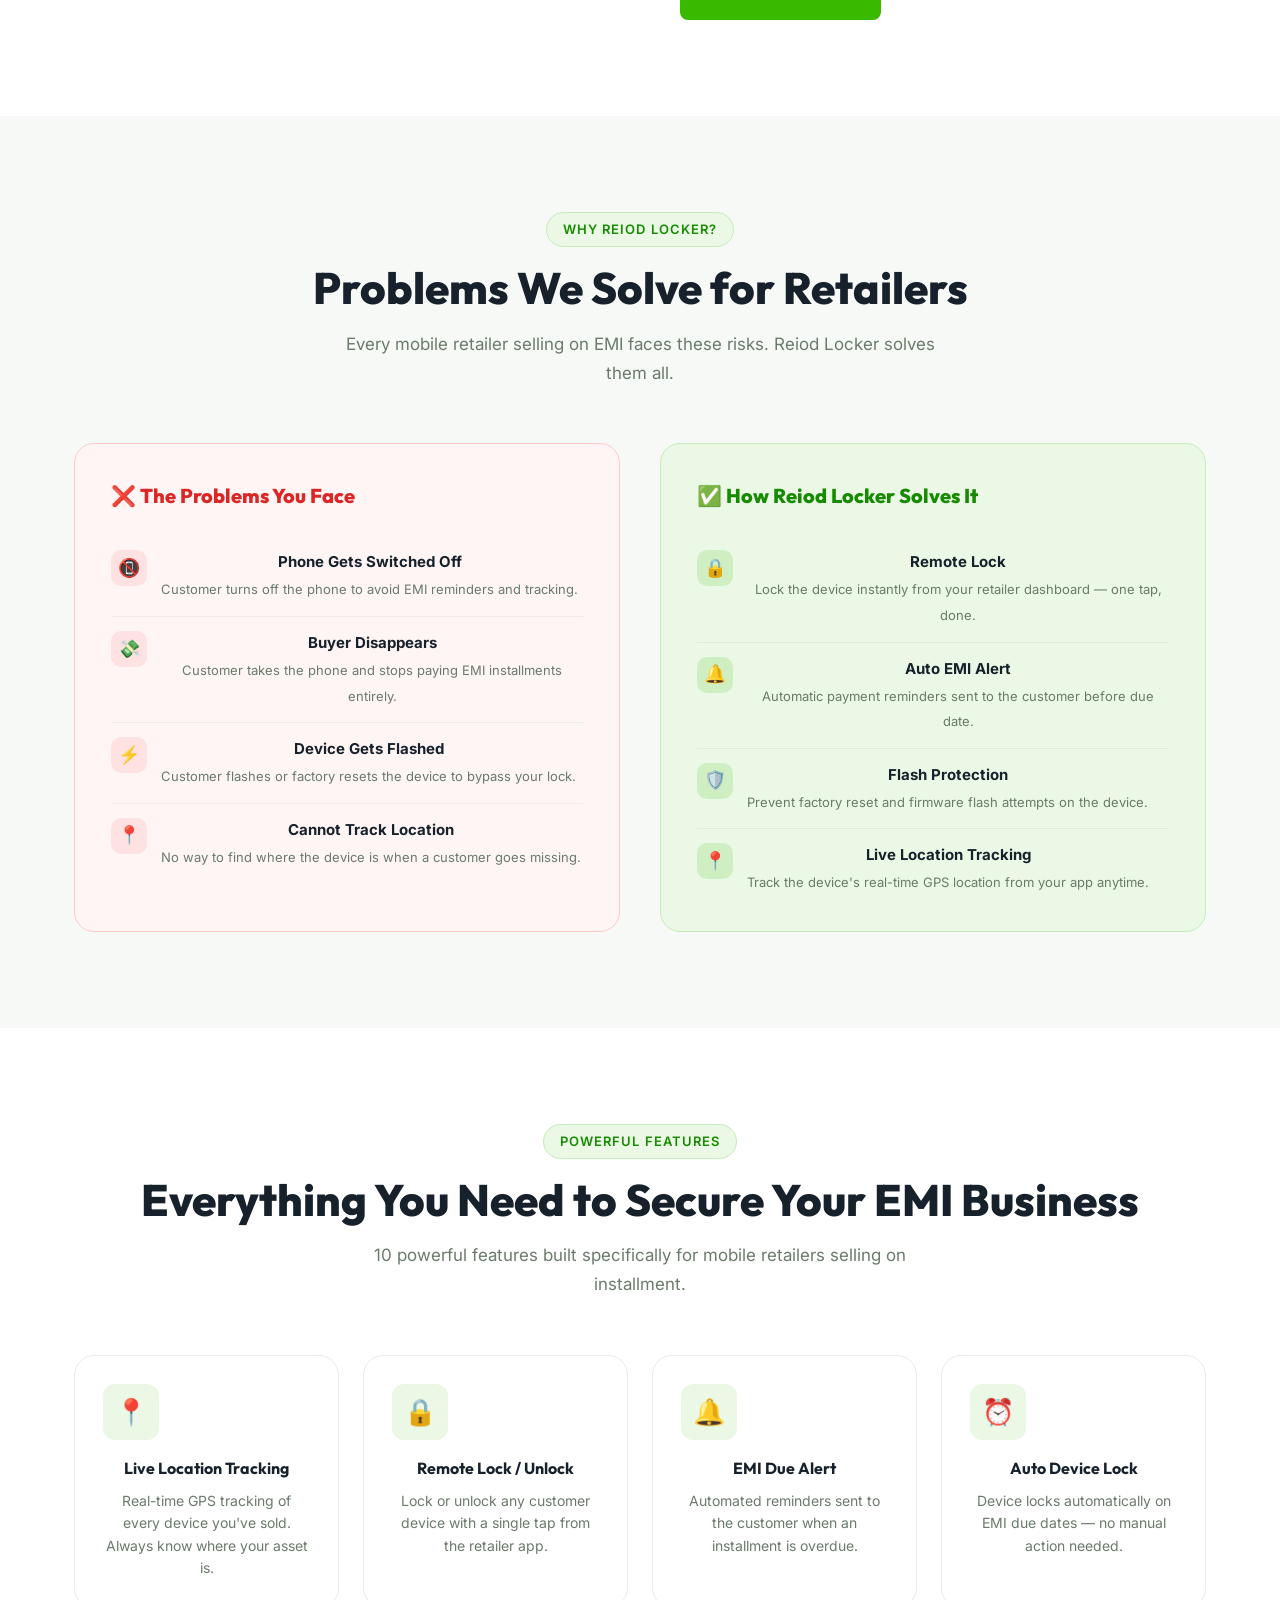
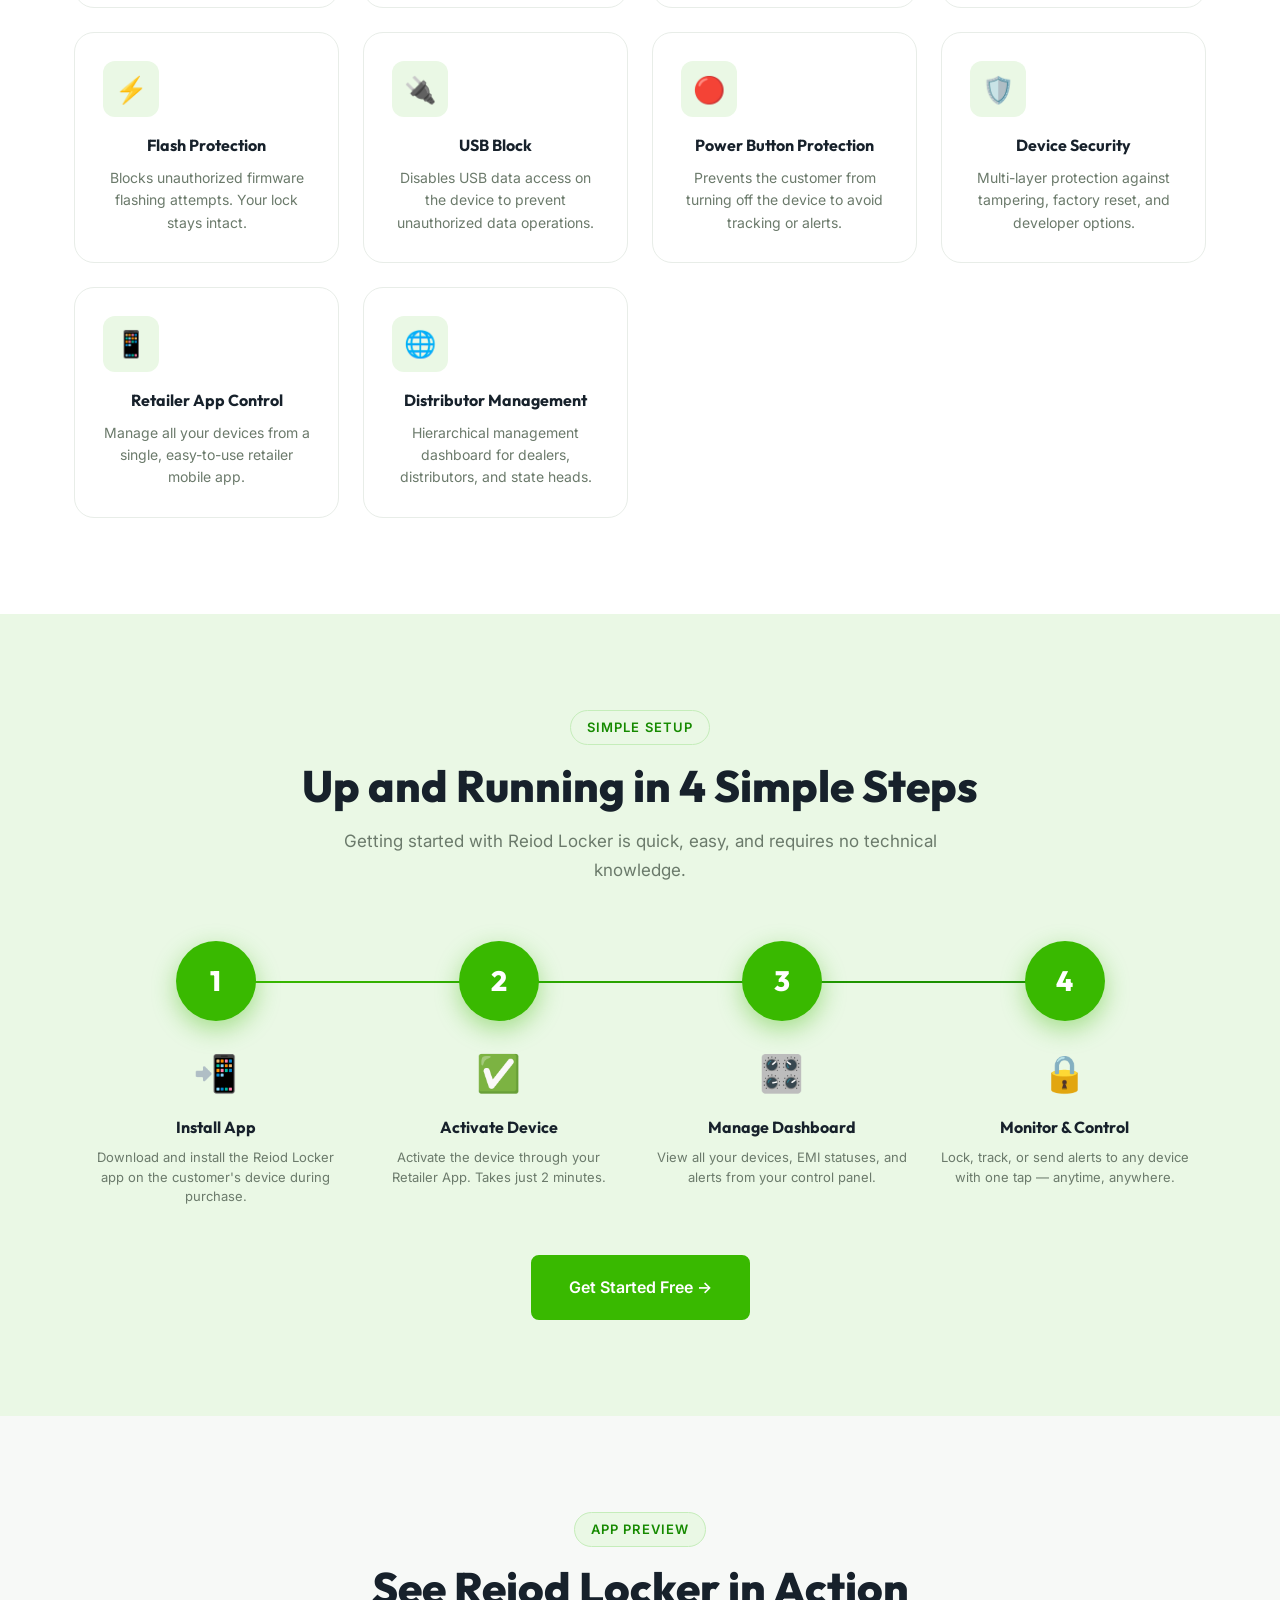
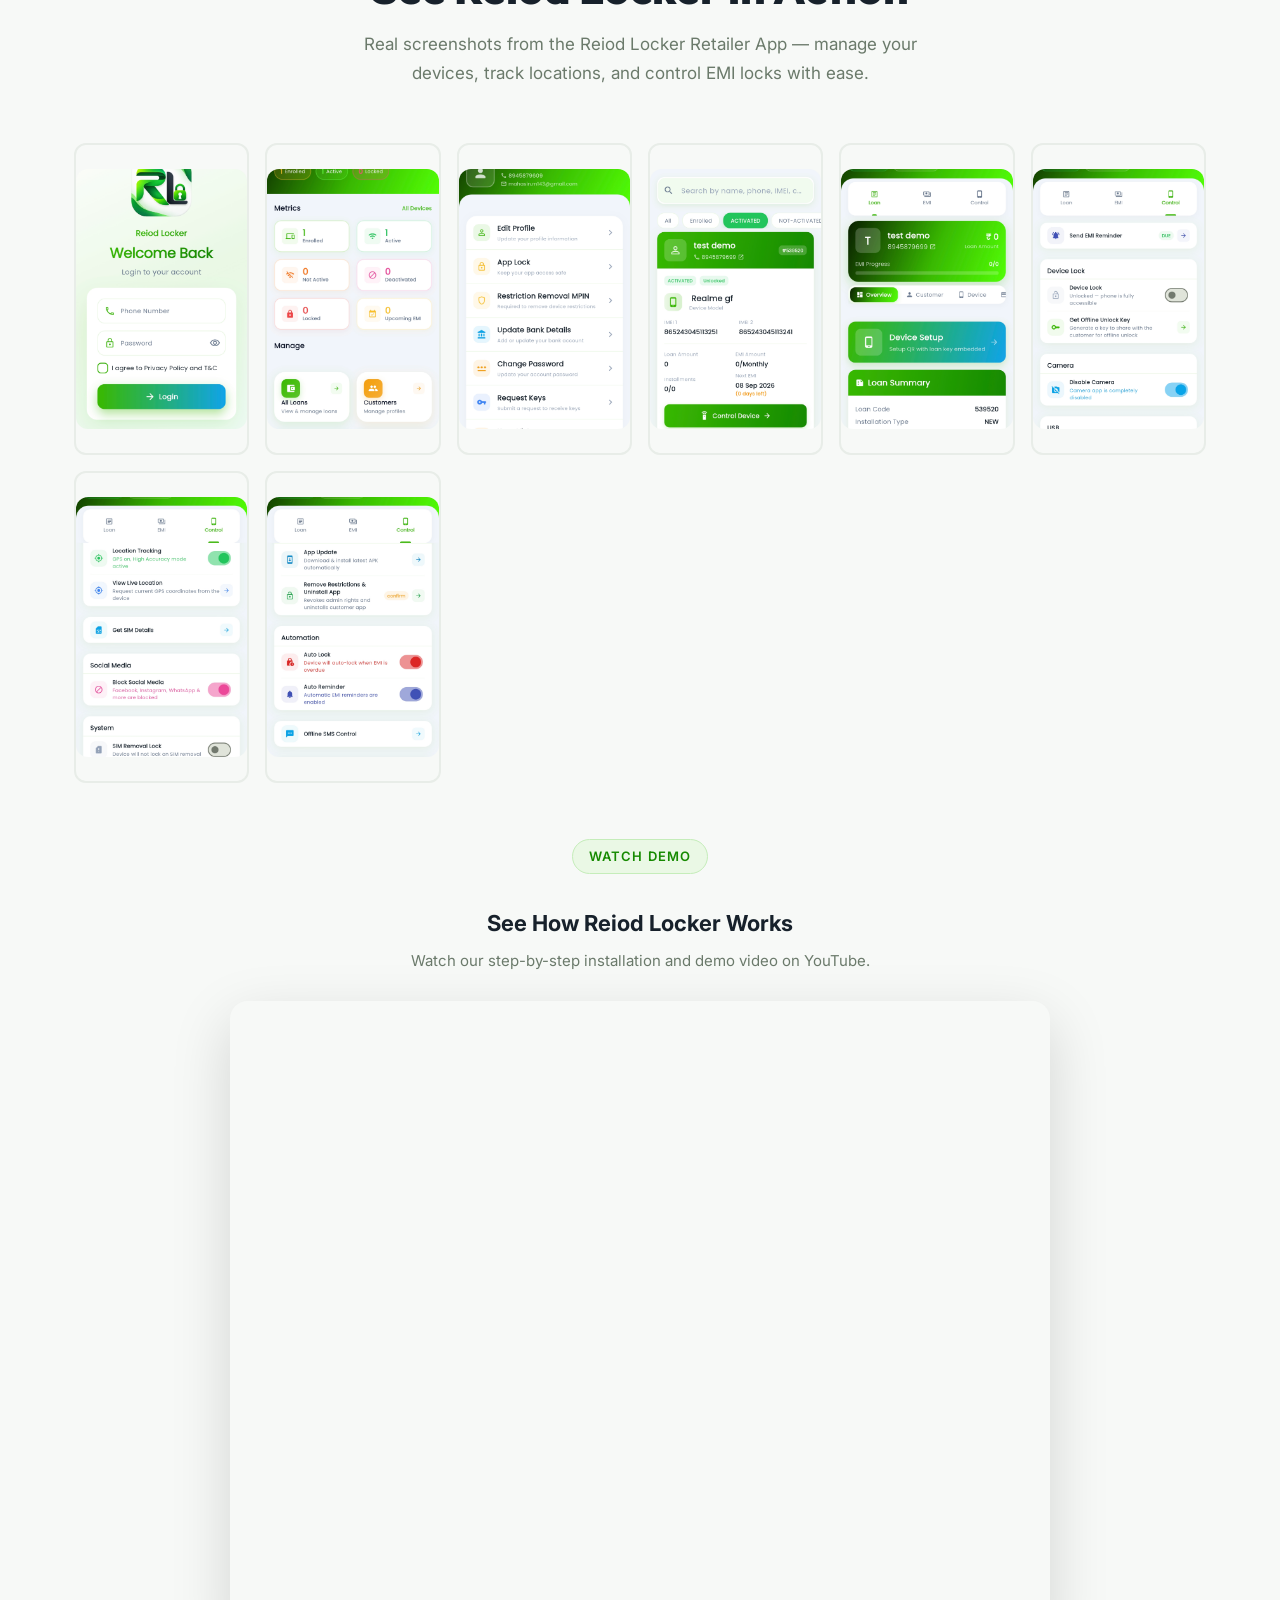
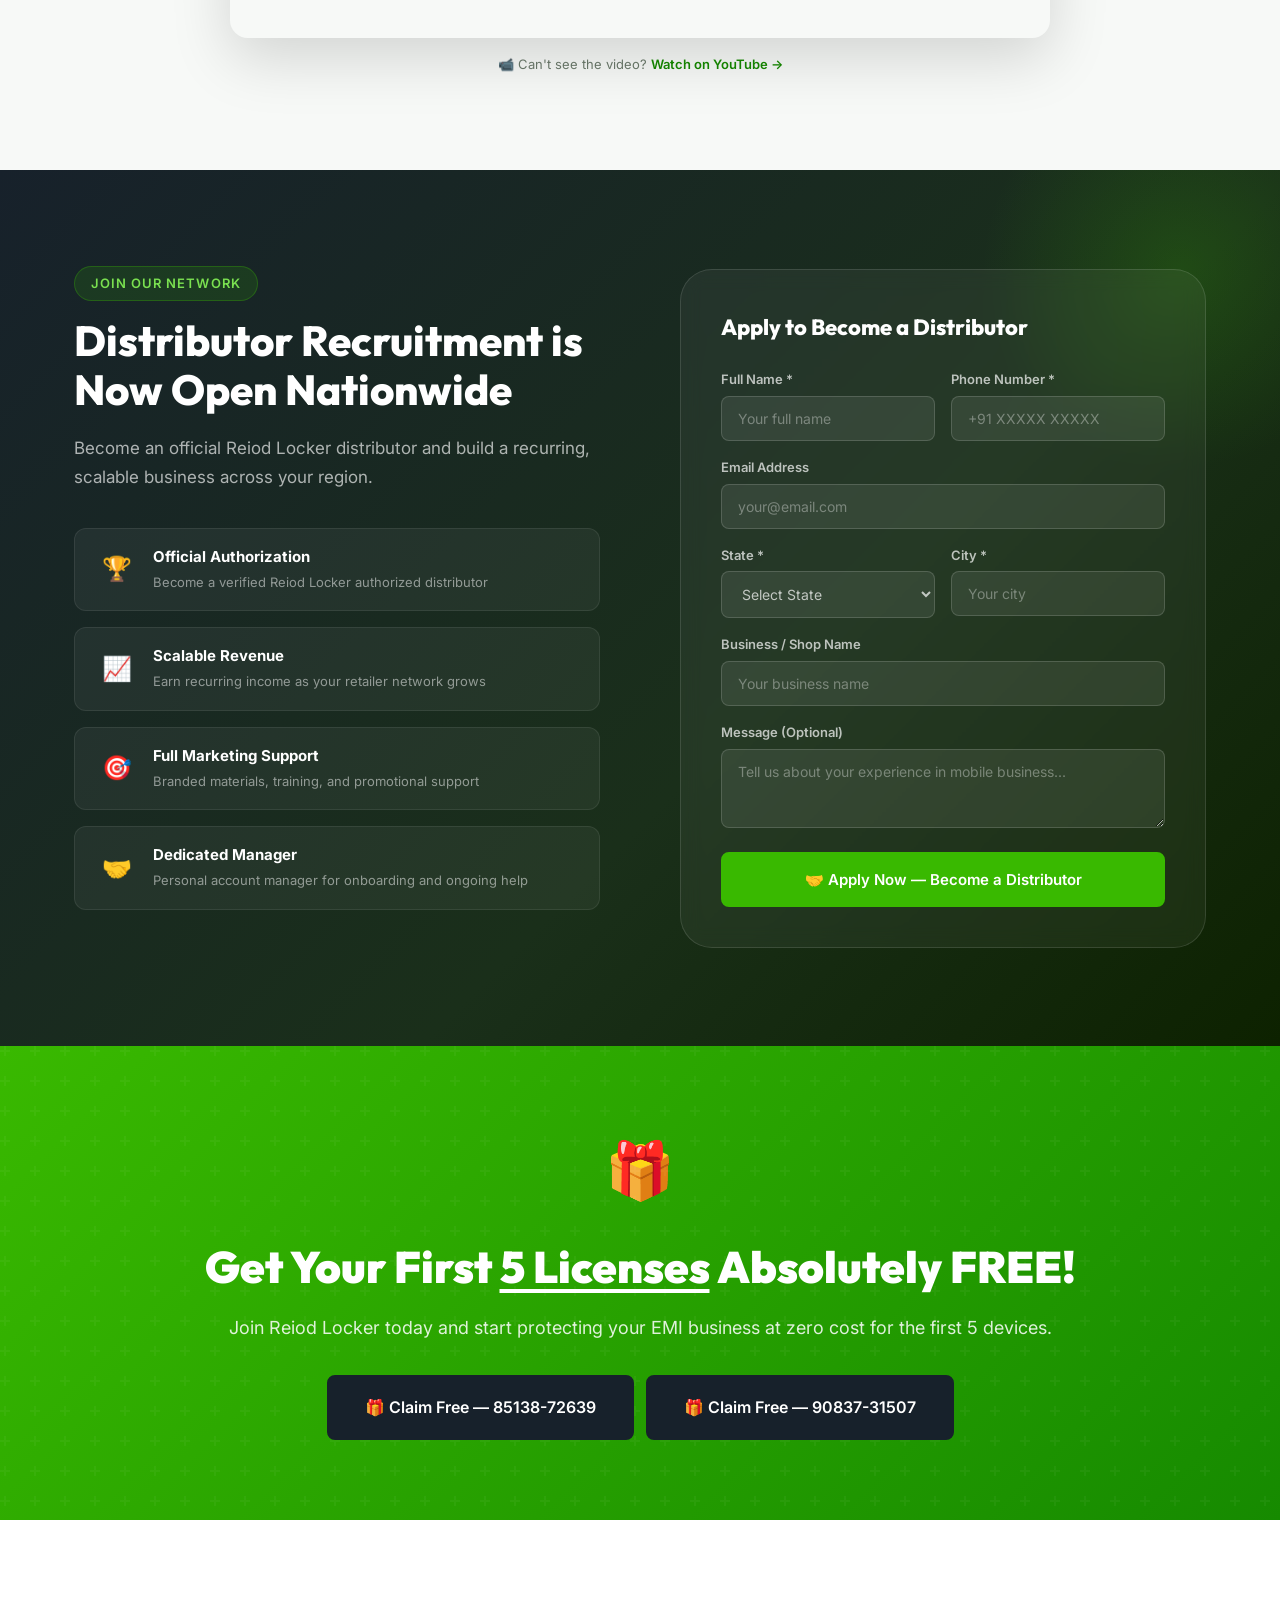
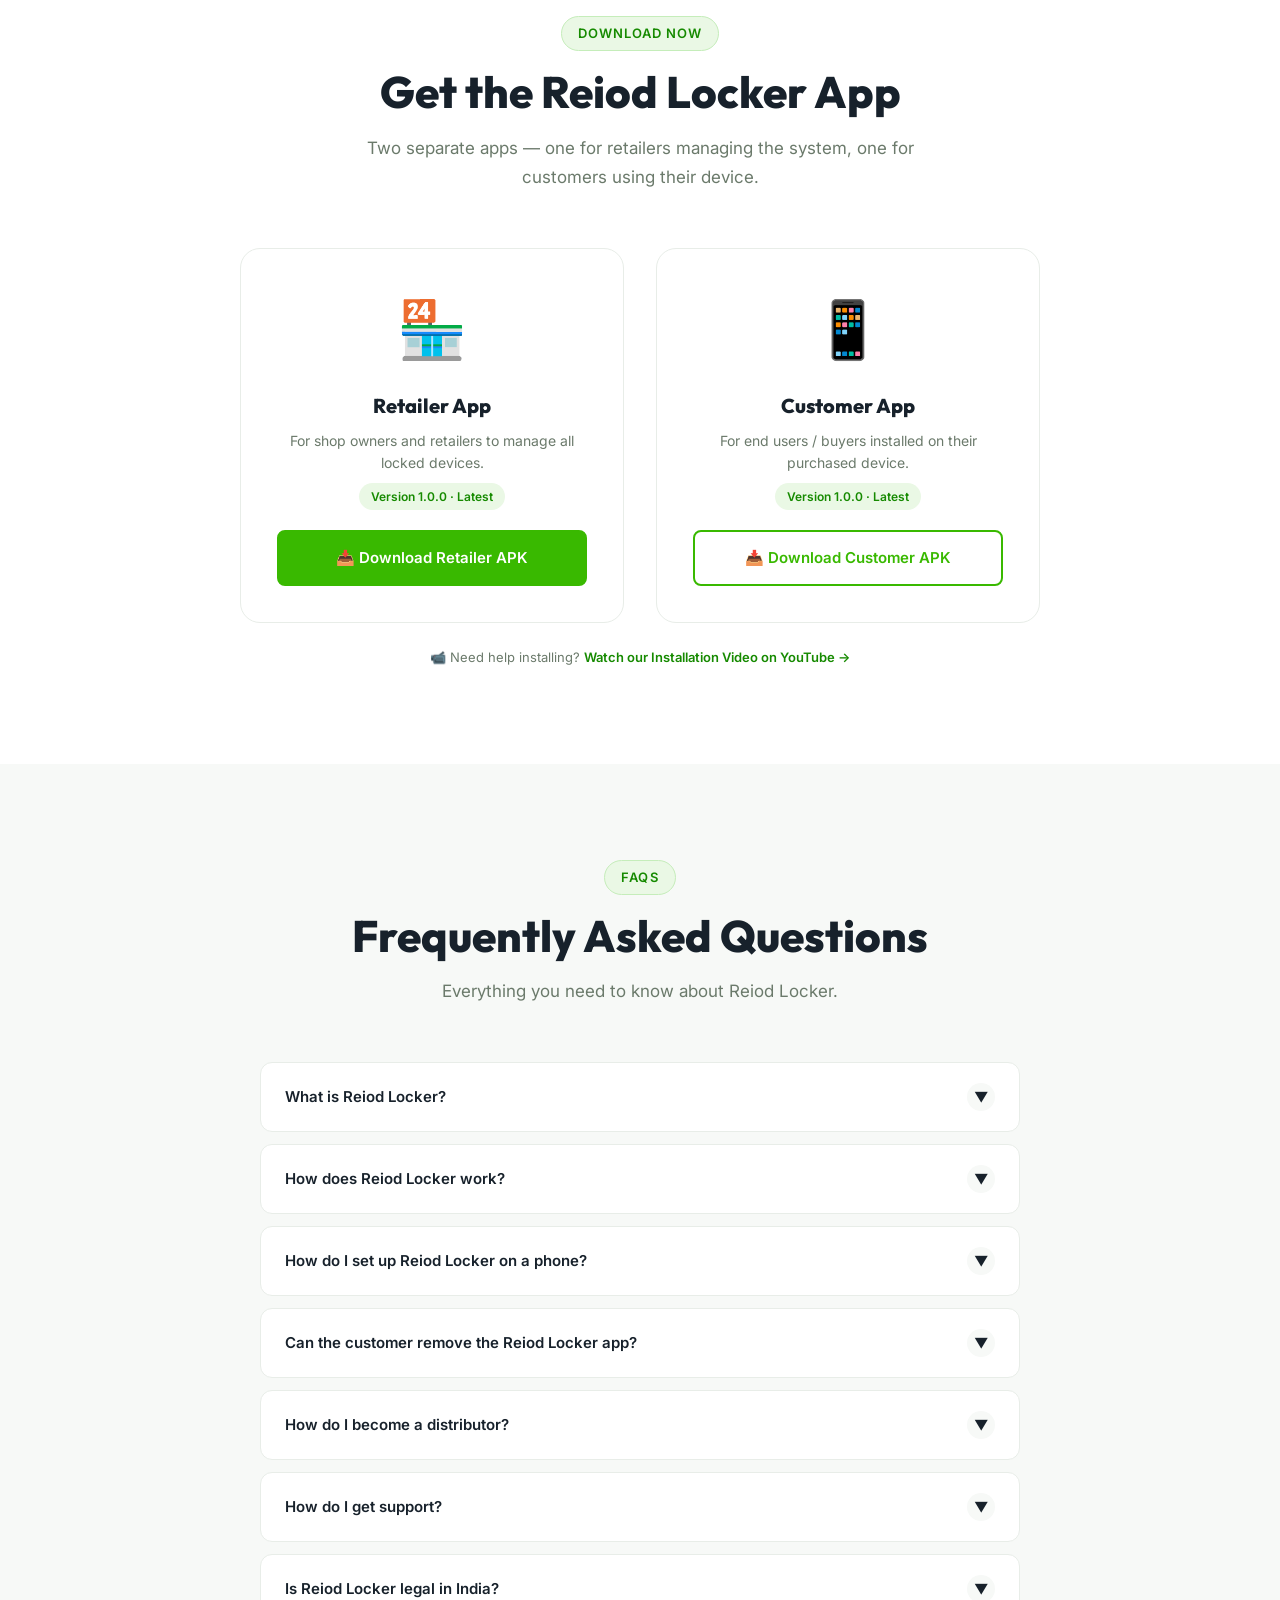
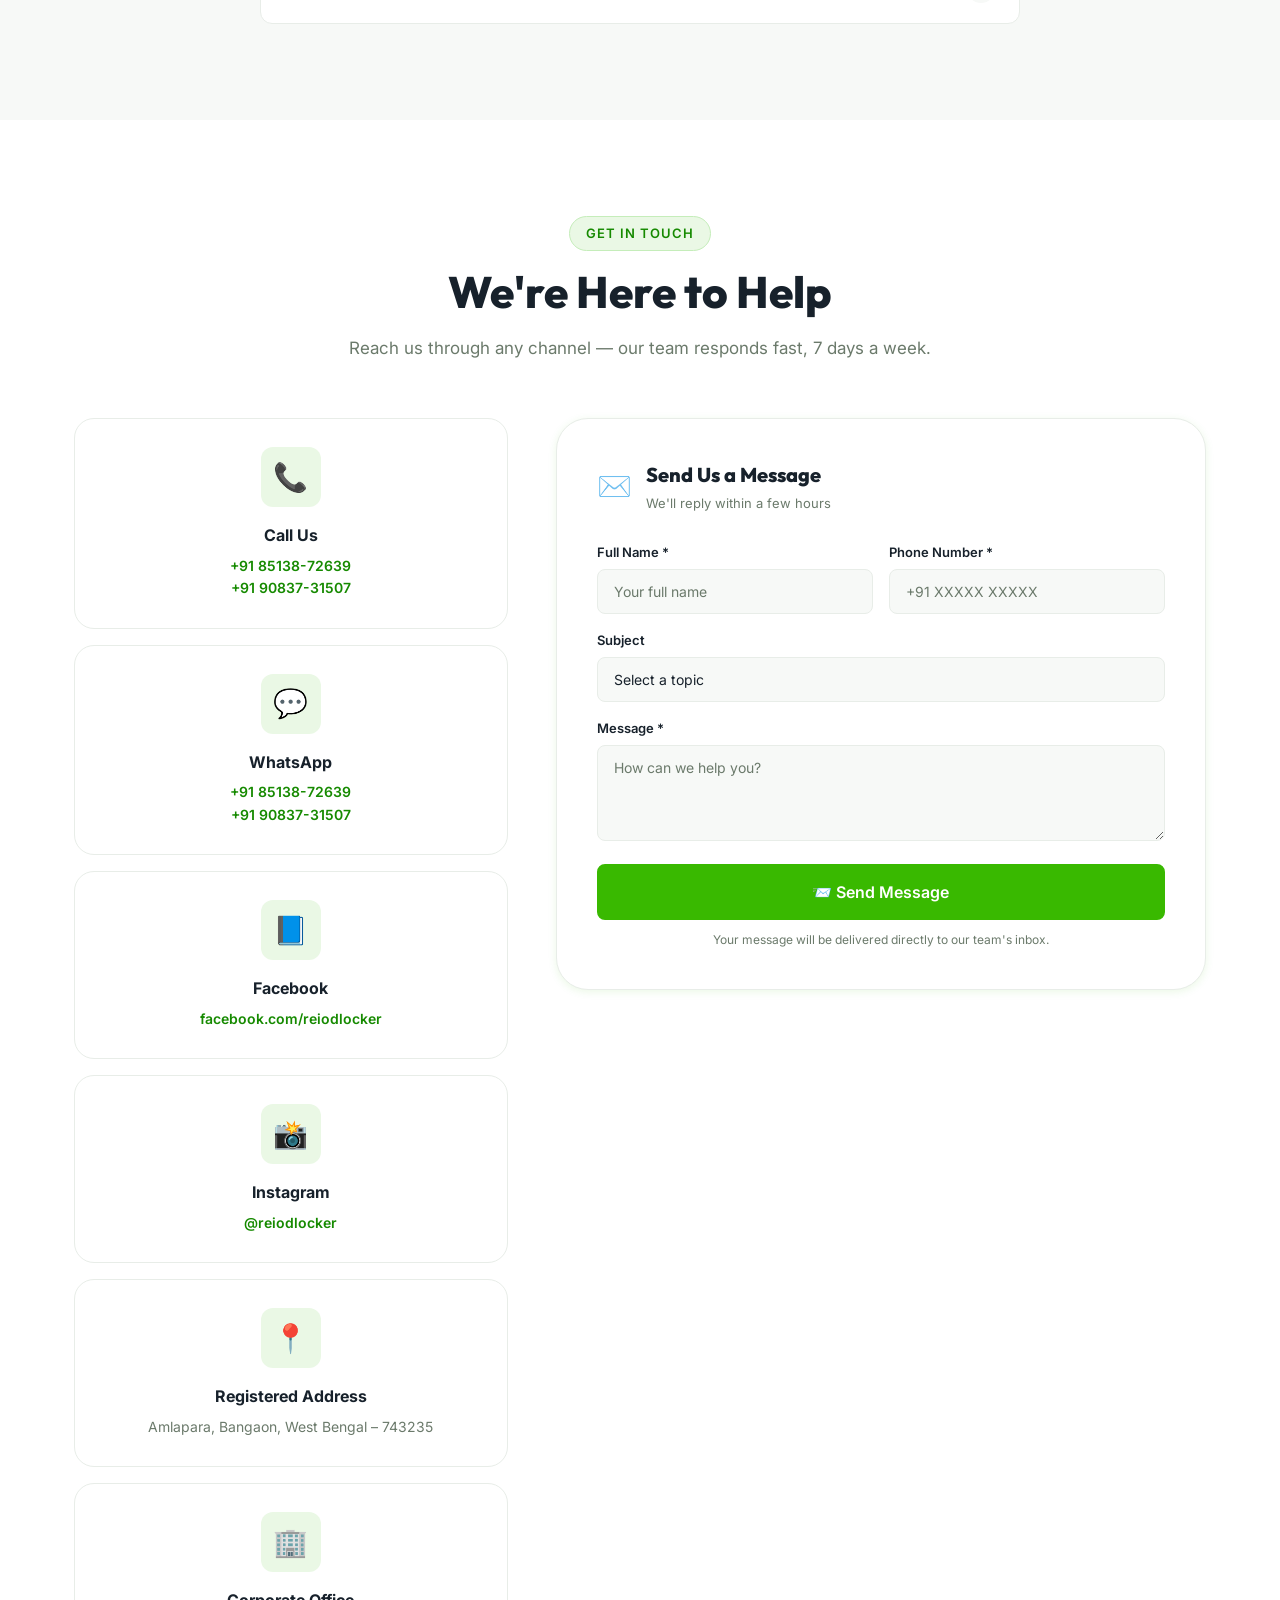
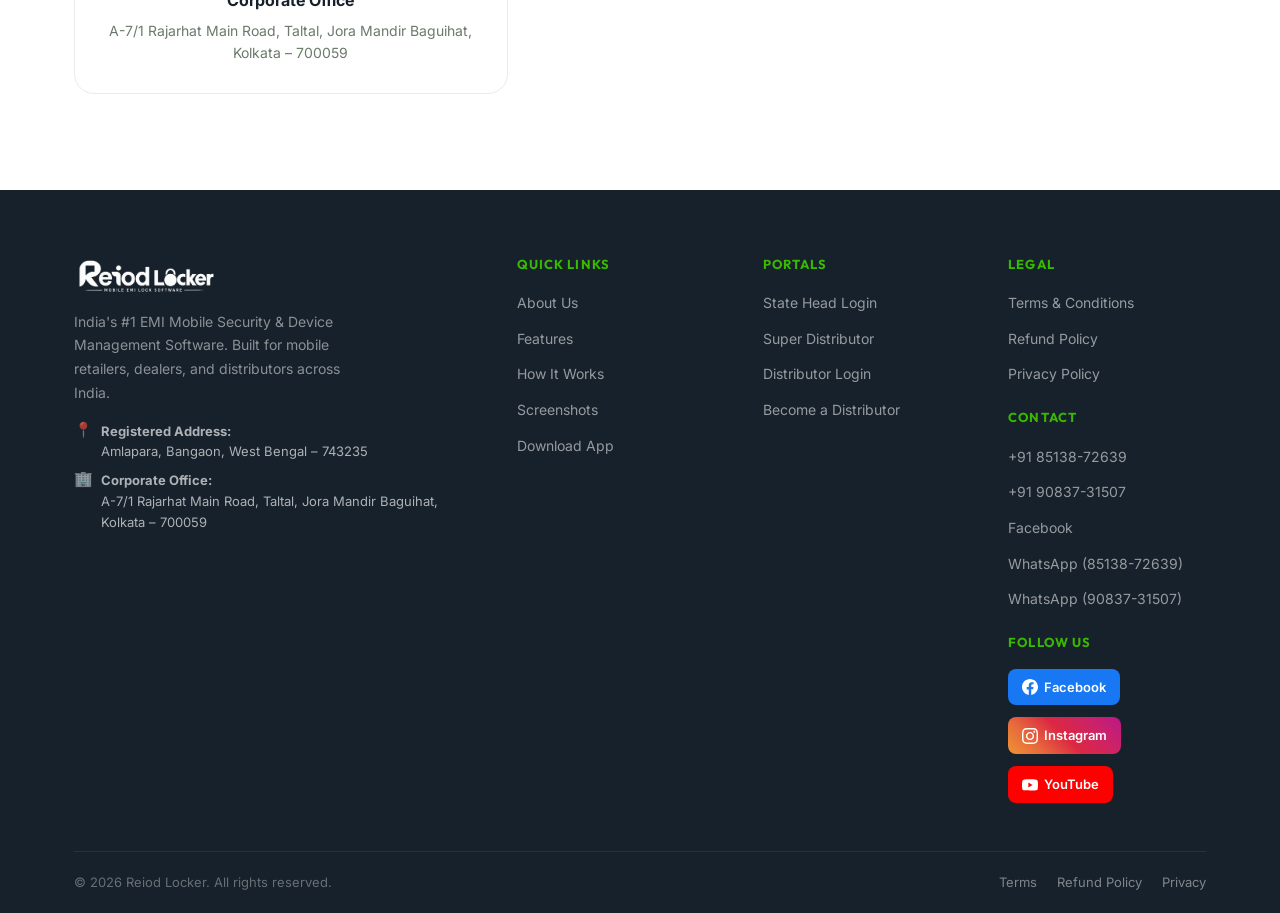
==== commit 862ebcbd: "Add both numbers (8513872639 & 9083731507) with WhatsApp links across all pages" ====
--- a/index.html
+++ b/index.html
@@ -563,9 +563,14 @@
       Get Your First <span style="text-decoration:underline;text-underline-offset:6px;">5 Licenses</span> Absolutely FREE!
     </h2>
     <p class="offer-sub">Join Reiod Locker today and start protecting your EMI business at zero cost for the first 5 devices.</p>
-    <a href="https://wa.me/918513872639?text=Hi%2C%20I%20want%20to%20claim%20my%205%20free%20licenses%20for%20Reiod%20Locker" target="_blank" rel="noopener" class="btn btn-dark btn-lg" id="offer-claim-btn">
-      🎁 Claim Your Free Licenses
-    </a>
+    <div style="display:flex;gap:12px;flex-wrap:wrap;justify-content:center;">
+      <a href="https://wa.me/918513872639?text=Hi%2C%20I%20want%20to%20claim%20my%205%20free%20licenses%20for%20Reiod%20Locker" target="_blank" rel="noopener" class="btn btn-dark btn-lg" id="offer-claim-btn">
+        🎁 Claim Free — 85138-72639
+      </a>
+      <a href="https://wa.me/919083731507?text=Hi%2C%20I%20want%20to%20claim%20my%205%20free%20licenses%20for%20Reiod%20Locker" target="_blank" rel="noopener" class="btn btn-dark btn-lg" id="offer-claim-btn2">
+        🎁 Claim Free — 90837-31507
+      </a>
+    </div>
   </div>
 </section>
 
@@ -697,14 +702,16 @@
           <div class="contact-card-icon">📞</div>
           <div class="contact-card-title">Call Us</div>
           <div class="contact-card-value">
-            <a href="tel:8513872639">+91 85138-72639</a>
+            <a href="tel:8513872639">+91 85138-72639</a><br />
+            <a href="tel:9083731507">+91 90837-31507</a>
           </div>
         </div>
         <div class="contact-card">
           <div class="contact-card-icon">💬</div>
           <div class="contact-card-title">WhatsApp</div>
           <div class="contact-card-value">
-            <a href="https://wa.me/918513872639" target="_blank" rel="noopener">Chat on WhatsApp</a>
+            <a href="https://wa.me/918513872639" target="_blank" rel="noopener">+91 85138-72639</a><br />
+            <a href="https://wa.me/919083731507" target="_blank" rel="noopener">+91 90837-31507</a>
           </div>
         </div>
         <div class="contact-card">
@@ -721,13 +728,7 @@
             <a href="https://www.instagram.com/reiodlocker" target="_blank" rel="noopener">@reiodlocker</a>
           </div>
         </div>
-        <div class="contact-card">
-          <div class="contact-card-icon">📞</div>
-          <div class="contact-card-title">Also Call / WhatsApp</div>
-          <div class="contact-card-value">
-            <a href="tel:9083731507">+91 90837-31507</a>
-          </div>
-        </div>
+
         <div class="contact-card">
           <div class="contact-card-icon">📍</div>
           <div class="contact-card-title">Registered Address</div>
@@ -848,7 +849,8 @@
           <li><a href="tel:8513872639">+91 85138-72639</a></li>
           <li><a href="tel:9083731507">+91 90837-31507</a></li>
           <li><a href="https://www.facebook.com/reiodlocker" target="_blank">Facebook</a></li>
-          <li><a href="https://wa.me/918513872639" target="_blank">WhatsApp</a></li>
+          <li><a href="https://wa.me/918513872639" target="_blank">WhatsApp (85138-72639)</a></li>
+          <li><a href="https://wa.me/919083731507" target="_blank">WhatsApp (90837-31507)</a></li>
         </ul>
         <!-- Social Media Links -->
         <div class="footer-col-title" style="margin-top:20px;">Follow Us</div>
@@ -888,9 +890,15 @@
 <div class="sticky-actions" aria-label="Quick contact buttons">
   <a href="https://wa.me/918513872639?text=Hi%2C%20I%20want%20to%20know%20more%20about%20Reiod%20Locker"
      target="_blank" rel="noopener"
-     class="sticky-btn whatsapp" aria-label="WhatsApp" id="sticky-whatsapp">
+     class="sticky-btn whatsapp" aria-label="WhatsApp 1" id="sticky-whatsapp">
     <span aria-hidden="true">💬</span>
-    <span class="sticky-label">WhatsApp</span>
+    <span class="sticky-label">WA 85138</span>
+  </a>
+  <a href="https://wa.me/919083731507?text=Hi%2C%20I%20want%20to%20know%20more%20about%20Reiod%20Locker"
+     target="_blank" rel="noopener"
+     class="sticky-btn whatsapp" aria-label="WhatsApp 2" id="sticky-whatsapp2" style="background:#128c7e;">
+    <span aria-hidden="true">💬</span>
+    <span class="sticky-label">WA 90837</span>
   </a>
   <a href="tel:8513872639"
      class="sticky-btn call" aria-label="Call us" id="sticky-call">
